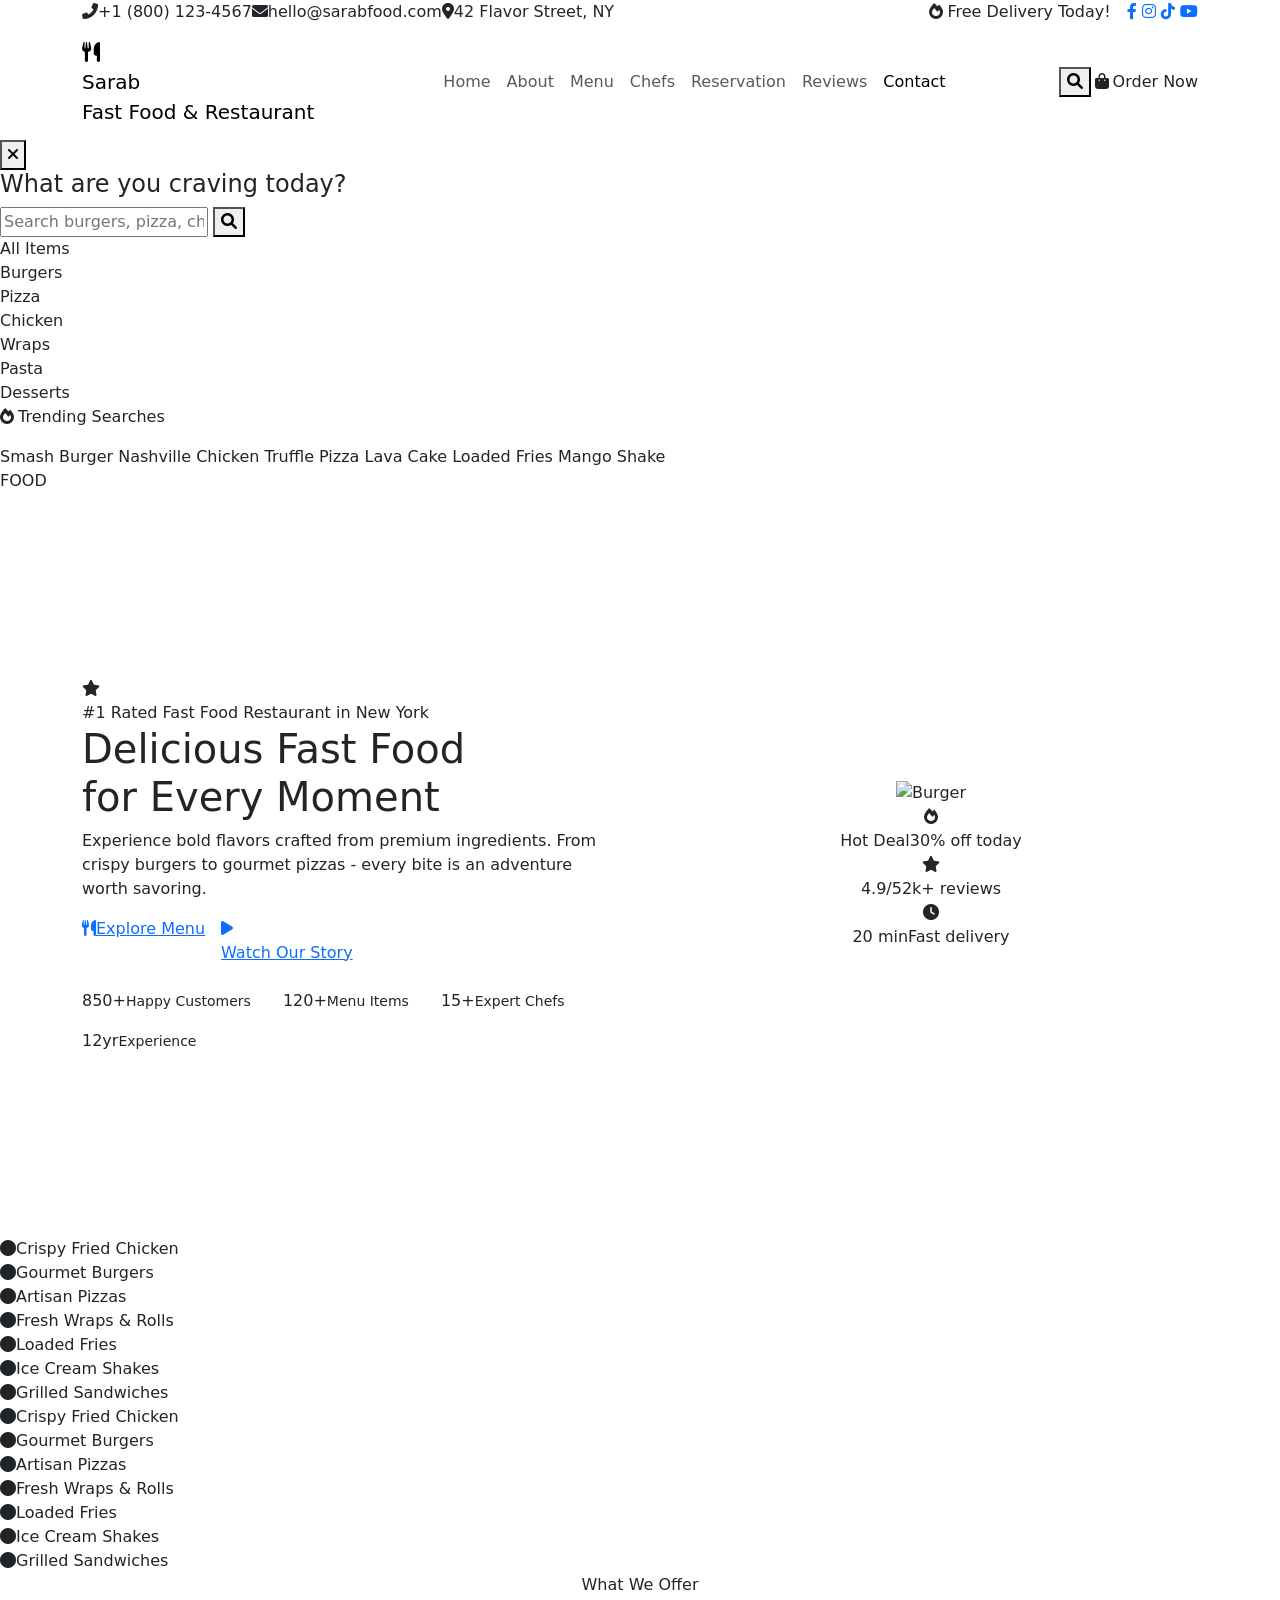
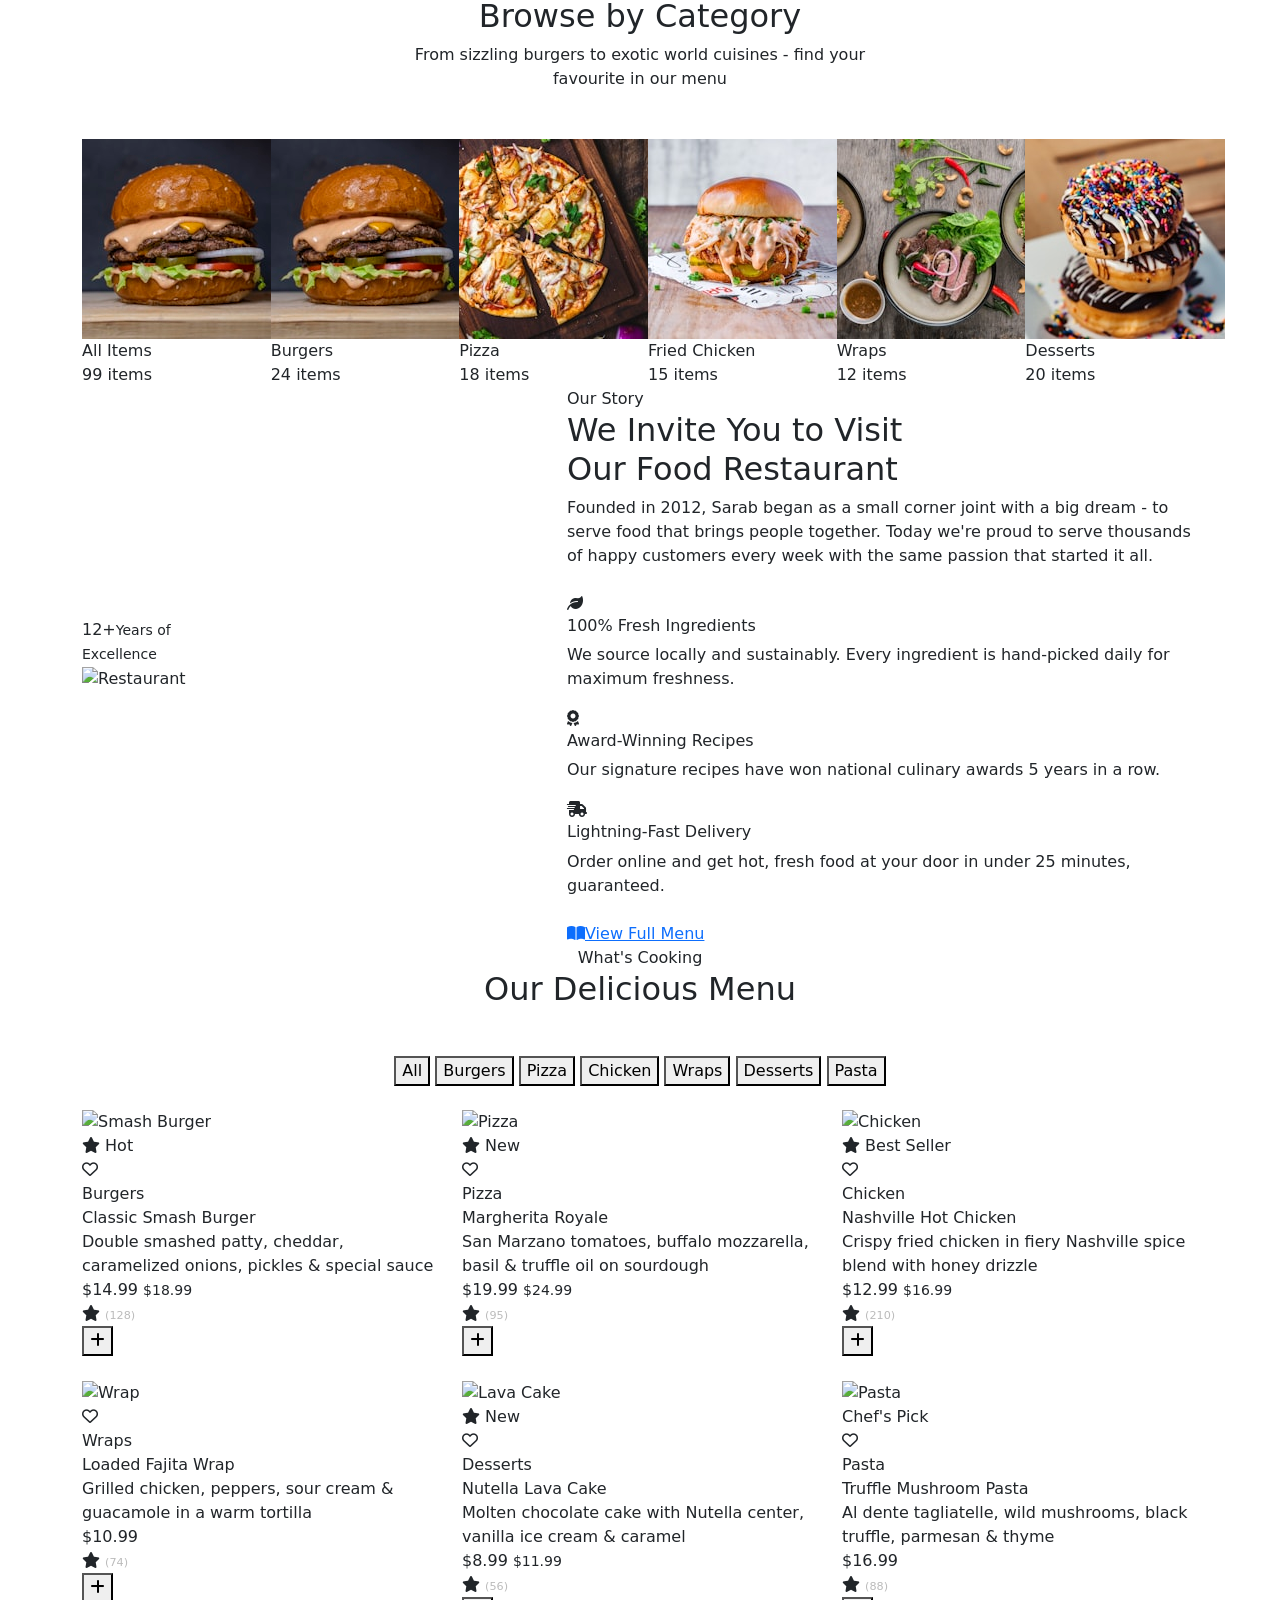
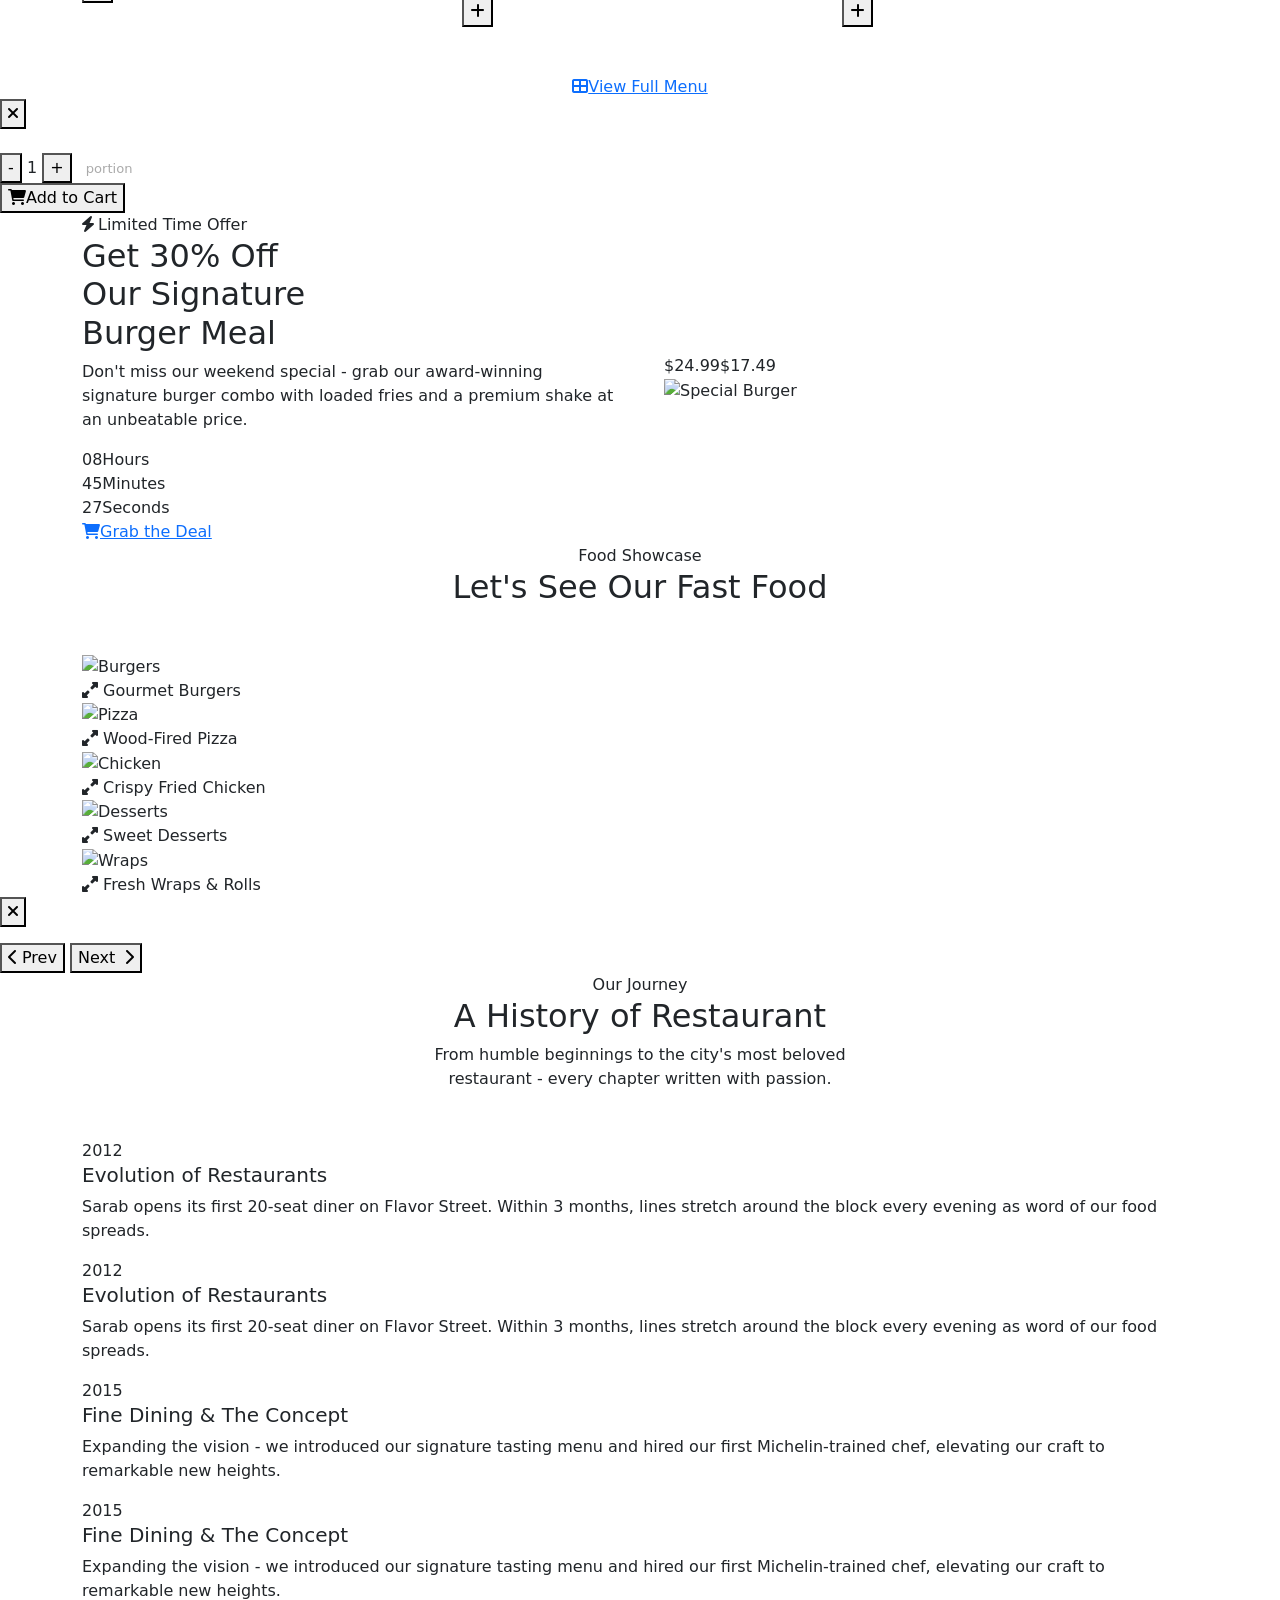
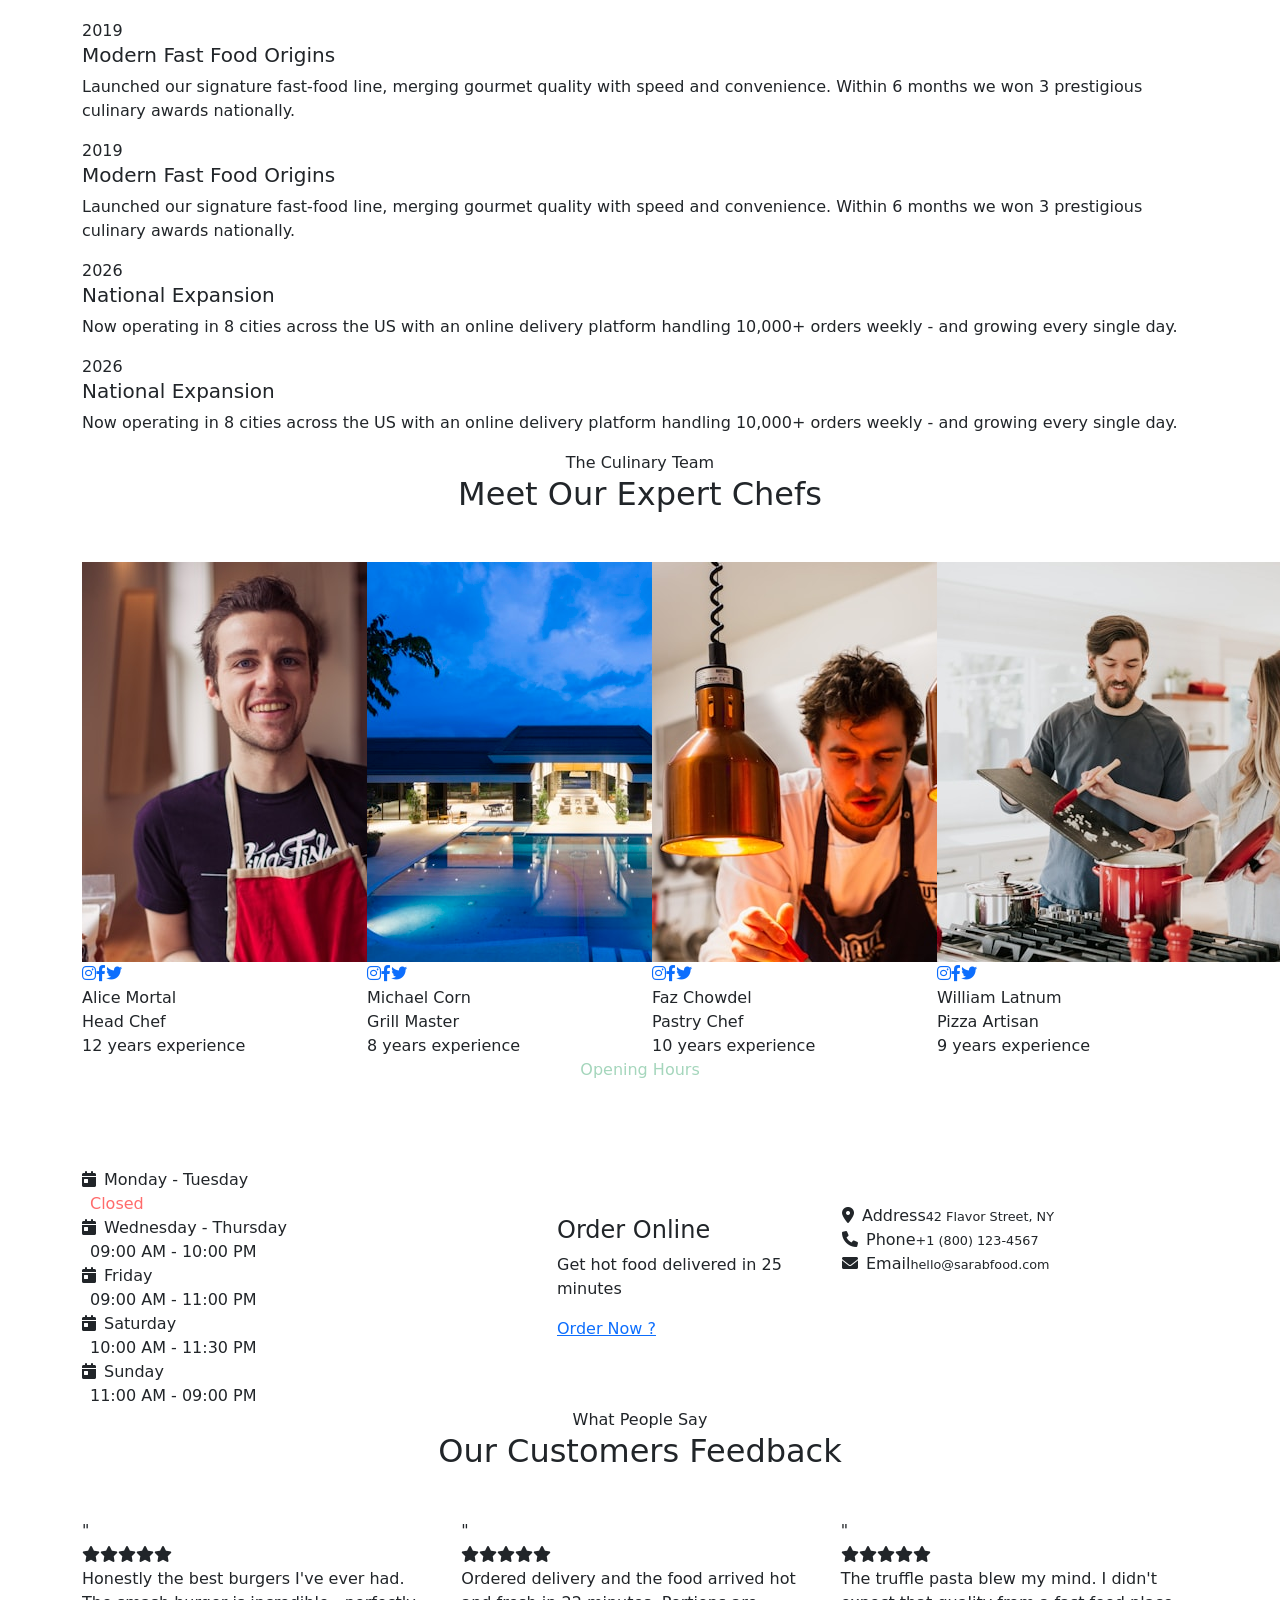
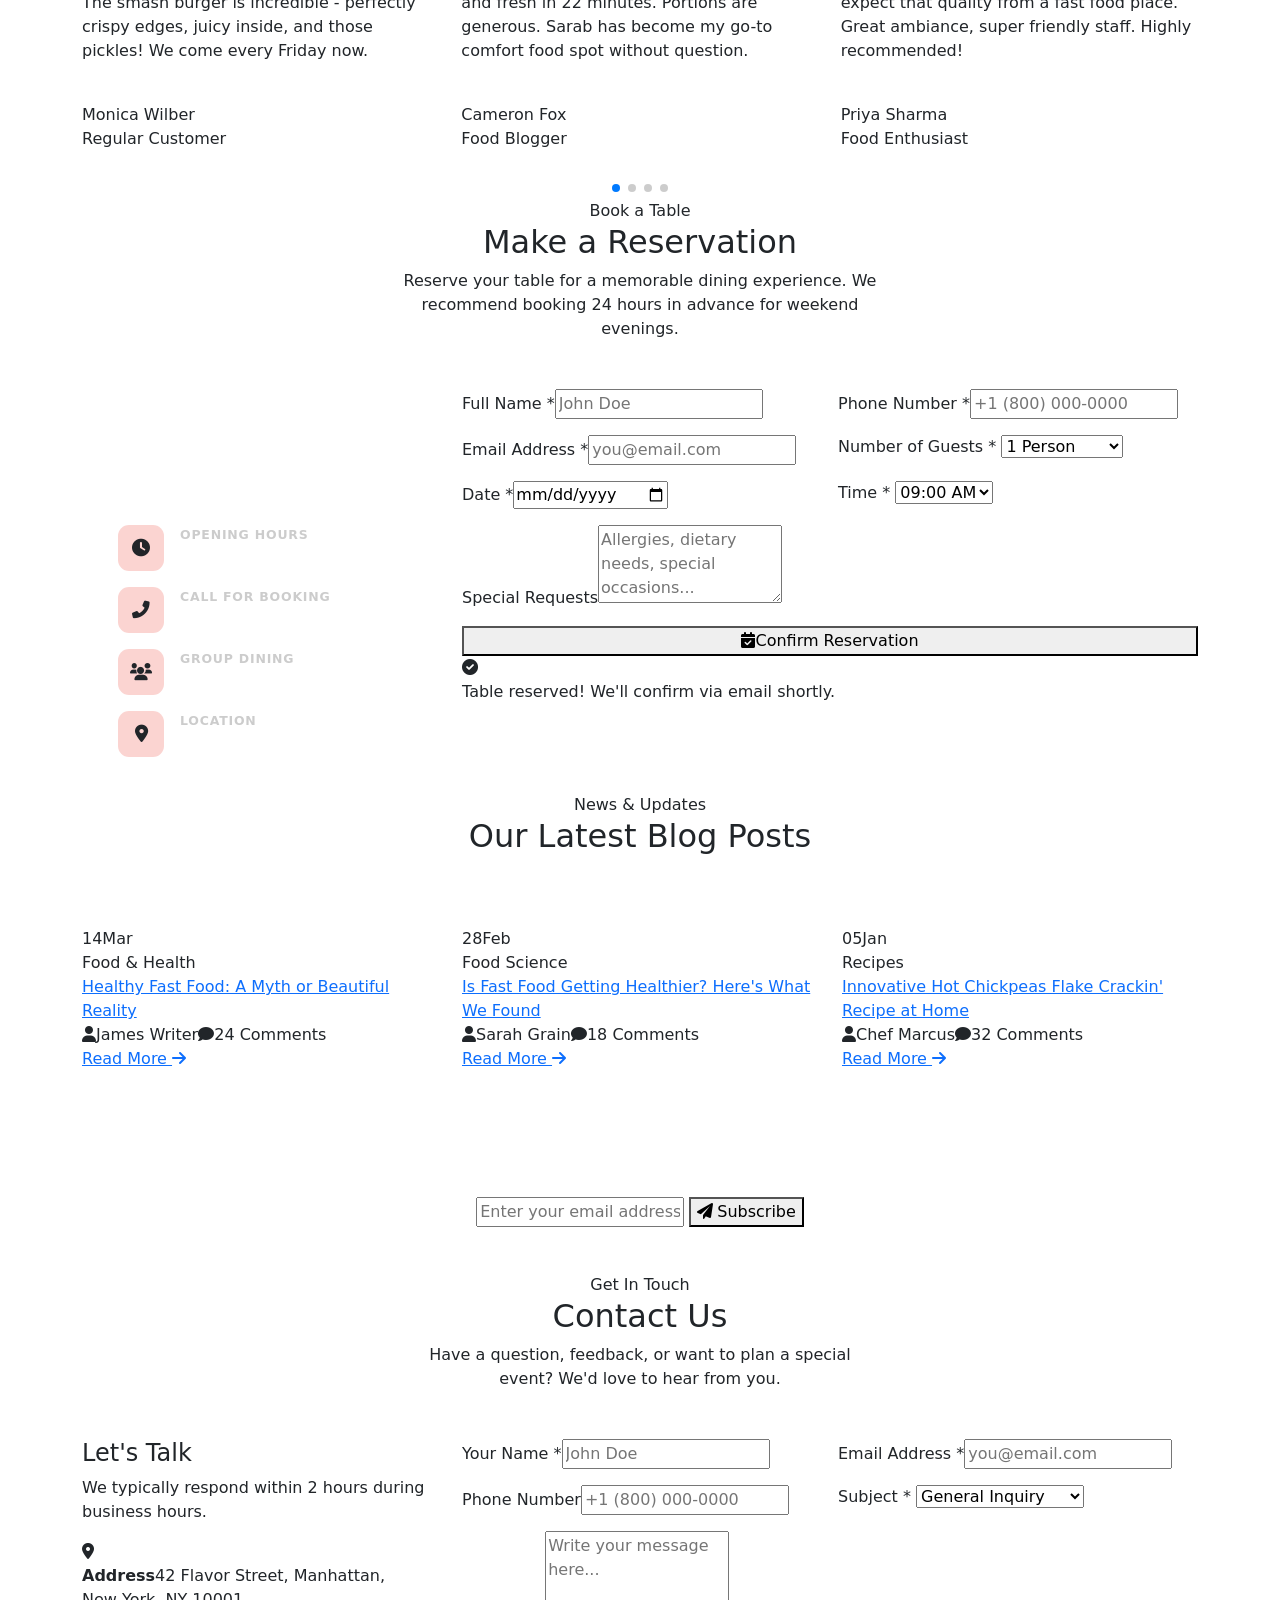
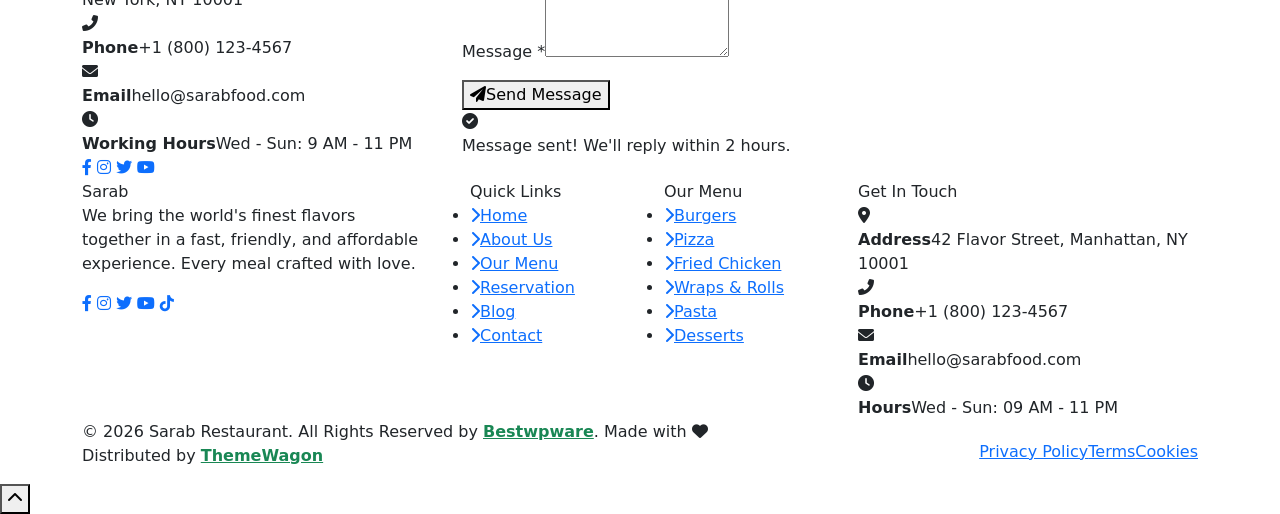
==== sarab/index.html @ 5ac284dc "versão 0.1" ====
<!DOCTYPE html>
<html lang="en">
   <head>
      <meta charset="UTF-8">
      <meta http-equiv="X-UA-Compatible" content="IE=edge">
      <meta name="viewport" content="width=device-width, initial-scale=1">
      <meta name="author" content="Sarab">
      <meta name="description" content="Sarab - Fast Food & Restaurant HTML Template">
      <title>Sarab - Fast Food & Restaurant HTML Template</title>
      <link href="https://fonts.googleapis.com/css2?family=Playfair+Display:wght@400;700;900&family=Poppins:wght@300;400;500;600;700&family=Dancing+Script:wght@700&display=swap" rel="stylesheet"/>
      <!-- Bootstrap 5.3 -->
      <link href="css/bootstrap.min.css" rel="stylesheet"/>
      <!-- AOS Animate on Scroll -->
      <link href="css/aos.css" rel="stylesheet"/>
      <!-- Swiper -->
      <link href="css/swiper-bundle.min.css" rel="stylesheet"/>
      <!-- all min css -->
      <link rel="stylesheet" href="css/all.min.css"/>
      <!-- magnific CSS -->
      <link rel="stylesheet" href="css/magnific-popup.css"/>
      <!-- Style CSS -->
      <link rel="stylesheet" href="css/style.css" />
   </head>
   <body>
      <!-- ============================================================
         TOP BAR
         ============================================================ -->
      <div id="topbar">
         <div class="container">
            <div class="d-flex justify-content-between align-items-center flex-wrap gap-2">
               <div class="top-contact d-flex flex-wrap">
                  <span><i class="fas fa-phone-alt"></i>+1 (800) 123-4567</span>
                  <span><i class="fas fa-envelope"></i>hello@sarabfood.com</span>
                  <span><i class="fas fa-map-marker-alt"></i>42 Flavor Street, NY</span>
               </div>
               <div class="d-flex align-items-center gap-3">
                  <span class="ttag"><i class="fas fa-fire me-1"></i>Free Delivery Today!</span>
                  <div class="tsoc">
                     <a href="#"><i class="fab fa-facebook-f"></i></a>
                     <a href="#"><i class="fab fa-instagram"></i></a>
                     <a href="#"><i class="fab fa-tiktok"></i></a>
                     <a href="#"><i class="fab fa-youtube"></i></a>
                  </div>
               </div>
            </div>
         </div>
      </div>
      <!-- ============================================================
         NAVBAR
         ============================================================ -->
      <nav class="navbar navbar-expand-lg" id="nav">
         <div class="container">
            <a class="navbar-brand" href="#">
               <div class="blogo">
                  <div class="bico"><i class="fas fa-utensils"></i></div>
                  <div>
                     <div class="bname">Sar<span>ab</span></div>
                     <div class="bsub">Fast Food & Restaurant</div>
                  </div>
               </div>
            </a>
            <button class="navbar-toggler border-0" type="button" data-bs-toggle="collapse" data-bs-target="#navmenu">
            <i class="fas fa-bars" style="color:var(--primary);font-size:1.35rem;"></i>
            </button>
            <div class="collapse navbar-collapse" id="navmenu">
               <ul class="navbar-nav mx-auto">
                  <li class="nav-item"><a class="nav-link active" href="#hero">Home</a></li>
                  <li class="nav-item"><a class="nav-link" href="#about">About</a></li>
                  <li class="nav-item"><a class="nav-link" href="#menu">Menu</a></li>
                  <li class="nav-item"><a class="nav-link" href="#chefs">Chefs</a></li>
                  <li class="nav-item"><a class="nav-link" href="#reservation">Reservation</a></li>
                  <li class="nav-item"><a class="nav-link" href="#testimonials">Reviews</a></li>
                  <li class="nav-item"><a class="nav-link" href="#contact-section">Contact</a></li>
               </ul>
               <div class="d-flex align-items-center gap-1">
                  <!-- FIX 1: Search button -->
                  <button id="navSearchBtn" title="Search"><i class="fas fa-search"></i></button>
                  <a href="#menu" class="nav-link nav-cta"><i class="fas fa-shopping-bag me-1"></i>Order Now</a>
               </div>
            </div>
         </div>
      </nav>
      <!-- ============================================================
         FIX 1 � SEARCH OVERLAY POPUP
         ============================================================ -->
      <div id="searchOv">
         <button class="sovclose" id="searchClose"><i class="fas fa-times"></i></button>
         <div class="sovbox">
            <h4>What are you craving today?</h4>
            <div class="sovinput">
               <input type="text" id="searchInput" placeholder="Search burgers, pizza, chicken..." autocomplete="off"/>
               <button><i class="fas fa-search"></i></button>
            </div>
            <!-- Categories inside search box -->
            <div class="sovcats">
               <div class="sovcat active" data-cat="all">
                  <img src="img/menu/1.jpg" alt=""/>All Items
               </div>
               <div class="sovcat" data-cat="burgers">
                  <img src="img/menu/1.jpg" alt=""/>Burgers
               </div>
               <div class="sovcat" data-cat="pizza">
                  <img src="img/menu/2.jpg" alt=""/>Pizza
               </div>
               <div class="sovcat" data-cat="chicken">
                  <img src="img/menu/3.jpg" alt=""/>Chicken
               </div>
               <div class="sovcat" data-cat="wraps">
                  <img src="img/menu/4.jpg" alt=""/>Wraps
               </div>
               <div class="sovcat" data-cat="pasta">
                  <img src="img/menu/5.jpg" alt=""/>Pasta
               </div>
               <div class="sovcat" data-cat="desserts">
                  <img src="img/menu/6.jpg" alt=""/>Desserts
               </div>
            </div>
            <div class="sovtrend">
               <p><i class="fas fa-fire me-1" style="color:var(--secondary);"></i>Trending Searches</p>
               <span class="ttag">Smash Burger</span>
               <span class="ttag">Nashville Chicken</span>
               <span class="ttag">Truffle Pizza</span>
               <span class="ttag">Lava Cake</span>
               <span class="ttag">Loaded Fries</span>
               <span class="ttag">Mango Shake</span>
            </div>
         </div>
      </div>
      <!-- ============================================================
         HERO
         ============================================================ -->
      <section id="hero">
         <div class="hs hs1"></div>
         <div class="hs hs2"></div>
         <div class="hbgtxt">FOOD</div>
         <div class="container">
            <div class="row align-items-center g-5" style="min-height:88vh;">
               <div class="col-lg-6">
                  <div class="hbadge">
                     <div class="hbi"><i class="fas fa-star"></i></div>
                     <span>#1 Rated Fast Food Restaurant in New York</span>
                  </div>
                  <h1 class="htitle">Delicious <span class="hl">Fast Food</span><br/>for Every Moment</h1>
                  <p class="hdesc">Experience bold flavors crafted from premium ingredients. From crispy burgers to gourmet pizzas - every bite is an adventure worth savoring.</p>
                  <div class="d-flex flex-wrap gap-3 mb-2">
                     <a href="#menu" class="btn-red"><i class="fas fa-utensils"></i>Explore Menu</a>
                     <!-- FIX 2: Magnific popup video trigger -->
					 <a href="https://www.youtube.com/watch?v=RXv_uIN6e-Y" class="magnific_popup btn-play popup-youtube">
						<div class="pico"><i class="fas fa-play"></i></div>
						<span>Watch Our Story</span>
					 </a>
                  </div>
                  <div class="hstats d-flex gap-3 flex-wrap mt-4">
                     <div class="hstat"><span class="snum">850<em>+</em></span><small>Happy Customers</small></div>
                     <div class="sdiv"></div>
                     <div class="hstat"><span class="snum">120<em>+</em></span><small>Menu Items</small></div>
                     <div class="sdiv"></div>
                     <div class="hstat"><span class="snum">15<em>+</em></span><small>Expert Chefs</small></div>
                     <div class="sdiv"></div>
                     <div class="hstat"><span class="snum">12<em>yr</em></span><small>Experience</small></div>
                  </div>
               </div>
               <div class="col-lg-6">
                  <div style="position:relative;text-align:center;">
                     <div class="hcircle">
                        <img src="img/banner-img.jpg" alt="Burger"/>
                     </div>
                     <div class="fcard fc1">
                        <div class="fcoi r"><i class="fas fa-fire"></i></div>
                        <div><span class="fcnum">Hot Deal</span><span class="fcsm">30% off today</span></div>
                     </div>
                     <div class="fcard fc2">
                        <div class="fcoi y"><i class="fas fa-star"></i></div>
                        <div><span class="fcnum">4.9/5</span><span class="fcsm">2k+ reviews</span></div>
                     </div>
                     <div class="fcard fc3">
                        <div class="fcoi g"><i class="fas fa-clock"></i></div>
                        <div><span class="fcnum">20 min</span><span class="fcsm">Fast delivery</span></div>
                     </div>
                  </div>
               </div>
            </div>
         </div>
      </section>
      <!-- MARQUEE -->
      <div class="mqsec">
         <div class="mqtrack">
            <div class="mqitem"><i class="fas fa-circle"></i>Crispy Fried Chicken</div>
            <div class="mqitem"><i class="fas fa-circle"></i>Gourmet Burgers</div>
            <div class="mqitem"><i class="fas fa-circle"></i>Artisan Pizzas</div>
            <div class="mqitem"><i class="fas fa-circle"></i>Fresh Wraps &amp; Rolls</div>
            <div class="mqitem"><i class="fas fa-circle"></i>Loaded Fries</div>
            <div class="mqitem"><i class="fas fa-circle"></i>Ice Cream Shakes</div>
            <div class="mqitem"><i class="fas fa-circle"></i>Grilled Sandwiches</div>
            <div class="mqitem"><i class="fas fa-circle"></i>Crispy Fried Chicken</div>
            <div class="mqitem"><i class="fas fa-circle"></i>Gourmet Burgers</div>
            <div class="mqitem"><i class="fas fa-circle"></i>Artisan Pizzas</div>
            <div class="mqitem"><i class="fas fa-circle"></i>Fresh Wraps &amp; Rolls</div>
            <div class="mqitem"><i class="fas fa-circle"></i>Loaded Fries</div>
            <div class="mqitem"><i class="fas fa-circle"></i>Ice Cream Shakes</div>
            <div class="mqitem"><i class="fas fa-circle"></i>Grilled Sandwiches</div>
         </div>
      </div>
      <!-- CATEGORY -->
      <section id="category">
         <div class="container">
            <div class="text-center mb-5" data-aos="fade-up">
               <span class="slbl">What We Offer</span>
               <h2 class="stitle">Browse by <span>Category</span></h2>
               <div class="sline"></div>
               <p class="sdesc mx-auto" style="max-width:480px;">From sizzling burgers to exotic world cuisines - find your favourite in our menu</p>
            </div>
            <div class="row g-3 justify-content-center">
               <div class="col-6 col-sm-4 col-md-3 col-lg-2" data-aos="zoom-in" data-aos-delay="0">
                  <div class="catcard active" data-filter="all">
                     <img class="catimg" src="img/category/1.jpg" alt=""/>
                     <div class="catnm">All Items</div>
                     <div class="catct">99 items</div>
                  </div>
               </div>
               <div class="col-6 col-sm-4 col-md-3 col-lg-2" data-aos="zoom-in" data-aos-delay="70">
                  <div class="catcard" data-filter="burgers">
                     <img class="catimg" src="img/category/2.jpg" alt=""/>
                     <div class="catnm">Burgers</div>
                     <div class="catct">24 items</div>
                  </div>
               </div>
               <div class="col-6 col-sm-4 col-md-3 col-lg-2" data-aos="zoom-in" data-aos-delay="140">
                  <div class="catcard" data-filter="pizza">
                     <img class="catimg" src="img/category/3.jpg" alt=""/>
                     <div class="catnm">Pizza</div>
                     <div class="catct">18 items</div>
                  </div>
               </div>
               <div class="col-6 col-sm-4 col-md-3 col-lg-2" data-aos="zoom-in" data-aos-delay="210">
                  <div class="catcard" data-filter="chicken">
                     <img class="catimg" src="img/category/4.jpg" alt=""/>
                     <div class="catnm">Fried Chicken</div>
                     <div class="catct">15 items</div>
                  </div>
               </div>
               <div class="col-6 col-sm-4 col-md-3 col-lg-2" data-aos="zoom-in" data-aos-delay="280">
                  <div class="catcard" data-filter="wraps">
                     <img class="catimg" src="img/category/5.jpg" alt=""/>
                     <div class="catnm">Wraps</div>
                     <div class="catct">12 items</div>
                  </div>
               </div>
               <div class="col-6 col-sm-4 col-md-3 col-lg-2" data-aos="zoom-in" data-aos-delay="350">
                  <div class="catcard" data-filter="desserts">
                     <img class="catimg" src="img/category/6.jpg" alt=""/>
                     <div class="catnm">Desserts</div>
                     <div class="catct">20 items</div>
                  </div>
               </div>
            </div>
         </div>
      </section>
      <!-- ABOUT -->
      <section id="about">
         <div class="container">
            <div class="row align-items-center g-5">
               <div class="col-lg-5" data-aos="fade-right">
                  <div class="astack">
                     <div class="aexp"><span class="anum">12+</span><small>Years of<br/>Excellence</small></div>
                     <div class="amain"><img src="img/about1.jpg" alt="Restaurant"/></div>
                     <div class="asm"><img src="img/about2.jpg" alt=""/></div>
                  </div>
               </div>
               <div class="col-lg-7" data-aos="fade-left">
                  <span class="slbl">Our Story</span>
                  <h2 class="stitle text-start">We Invite You to Visit<br/>Our <span>Food Restaurant</span></h2>
                  <div class="sline lft"></div>
                  <p class="sdesc mb-4">Founded in 2012, Sarab began as a small corner joint with a big dream - to serve food that brings people together. Today we're proud to serve thousands of happy customers every week with the same passion that started it all.</p>
                  <div class="mb-4">
                     <div class="fti">
                        <div class="ftico r"><i class="fas fa-leaf"></i></div>
                        <div>
                           <h6>100% Fresh Ingredients</h6>
                           <p>We source locally and sustainably. Every ingredient is hand-picked daily for maximum freshness.</p>
                        </div>
                     </div>
                     <div class="fti">
                        <div class="ftico y"><i class="fas fa-award"></i></div>
                        <div>
                           <h6>Award-Winning Recipes</h6>
                           <p>Our signature recipes have won national culinary awards 5 years in a row.</p>
                        </div>
                     </div>
                     <div class="fti">
                        <div class="ftico g"><i class="fas fa-shipping-fast"></i></div>
                        <div>
                           <h6>Lightning-Fast Delivery</h6>
                           <p>Order online and get hot, fresh food at your door in under 25 minutes, guaranteed.</p>
                        </div>
                     </div>
                  </div>
                  <a href="#menu" class="btn-red"><i class="fas fa-book-open"></i>View Full Menu</a>
               </div>
            </div>
         </div>
      </section>
      <!-- ============================================================
         MENU � FIX 3 (filter works) + FIX 4 (plus opens popup)
         ============================================================ -->
      <section id="menu">
         <div class="container">
            <div class="text-center mb-5" data-aos="fade-up">
               <span class="slbl">What's Cooking</span>
               <h2 class="stitle">Our Delicious <span>Menu</span></h2>
               <div class="sline"></div>
            </div>
            <!-- FIX 3 � filter buttons -->
            <div class="text-center mb-4" data-aos="fade-up">
               <button class="filtbtn active" data-f="all">All</button>
               <button class="filtbtn" data-f="burgers">Burgers</button>
               <button class="filtbtn" data-f="pizza">Pizza</button>
               <button class="filtbtn" data-f="chicken">Chicken</button>
               <button class="filtbtn" data-f="wraps">Wraps</button>
               <button class="filtbtn" data-f="desserts">Desserts</button>
               <button class="filtbtn" data-f="pasta">Pasta</button>
            </div>
            <div class="row g-4" id="mgrid">
               <!-- CARD 1: Burgers -->
               <div class="col-sm-6 col-lg-4 mwrap" data-c="burgers" data-aos="fade-up">
                  <div class="mcard"
                     data-img="img/menu/1.jpg"
                     data-title="Classic Smash Burger"
                     data-cat="Burgers"
                     data-price="$14.99" data-old="$18.99"
                     data-rating="4.9" data-reviews="128"
                     data-cal="620" data-time="12"
                     data-desc="Double smashed patty, cheddar cheese, caramelized onions, house pickles and our legendary special sauce. Made fresh to order on a toasted brioche bun."
                     data-tags="Spicy,Bestseller,Beef">
                     <div class="mimg">
                        <img src="img/menu/1.jpg" alt="Smash Burger"/>
                        <div class="mbdg hot"><i class="fas fa-star"></i> Hot</div>
                        <div class="mhrt"><i class="far fa-heart"></i></div>
                     </div>
                     <div class="mbody">
                        <div class="mcat">Burgers</div>
                        <div class="mtit">Classic Smash Burger</div>
                        <div class="mdesc">Double smashed patty, cheddar, caramelized onions, pickles &amp; special sauce</div>
                        <div class="mfoot">
                           <div>
                              <div class="mprice">$14.99 <small>$18.99</small></div>
                              <div class="mstars"><i class="fas fa-star"></i> <span style="color:#bbb;font-size:.7rem;">(128)</span></div>
                           </div>
                           <button class="madd" title="View Details"><i class="fas fa-plus"></i></button>
                        </div>
                     </div>
                  </div>
               </div>
               <!-- CARD 2: Pizza -->
               <div class="col-sm-6 col-lg-4 mwrap" data-c="pizza" data-aos="fade-up" data-aos-delay="80">
                  <div class="mcard"
                     data-img="img/menu/2.jpg"
                     data-title="Margherita Royale"
                     data-cat="Pizza"
                     data-price="$19.99" data-old="$24.99"
                     data-rating="4.8" data-reviews="95"
                     data-cal="480" data-time="18"
                     data-desc="San Marzano tomatoes, fresh buffalo mozzarella, fragrant basil leaves, drizzled with Italian truffle oil on a hand-stretched sourdough base."
                     data-tags="Vegetarian,New,Italian">
                     <div class="mimg">
                        <img src="img/menu/2.jpg" alt="Pizza"/>
                        <div class="mbdg new"><i class="fas fa-star"></i> New</div>
                        <div class="mhrt"><i class="far fa-heart"></i></div>
                     </div>
                     <div class="mbody">
                        <div class="mcat">Pizza</div>
                        <div class="mtit">Margherita Royale</div>
                        <div class="mdesc">San Marzano tomatoes, buffalo mozzarella, basil &amp; truffle oil on sourdough</div>
                        <div class="mfoot">
                           <div>
                              <div class="mprice">$19.99 <small>$24.99</small></div>
                              <div class="mstars"><i class="fas fa-star"></i> <span style="color:#bbb;font-size:.7rem;">(95)</span></div>
                           </div>
                           <button class="madd" title="View Details"><i class="fas fa-plus"></i></button>
                        </div>
                     </div>
                  </div>
               </div>
               <!-- CARD 3: Chicken -->
               <div class="col-sm-6 col-lg-4 mwrap" data-c="chicken" data-aos="fade-up" data-aos-delay="160">
                  <div class="mcard"
                     data-img="img/menu/3.jpg"
                     data-title="Nashville Hot Chicken"
                     data-cat="Chicken"
                     data-price="$12.99" data-old="$16.99"
                     data-rating="5.0" data-reviews="210"
                     data-cal="710" data-time="15"
                     data-desc="Extra-crispy fried chicken tossed in our signature fiery Nashville spice blend, served with honey drizzle and house pickles on a toasted brioche bun."
                     data-tags="Spicy,Bestseller,Crispy">
                     <div class="mimg">
                        <img src="img/menu/3.jpg" alt="Chicken"/>
                        <div class="mbdg"><i class="fas fa-star"></i> Best Seller</div>
                        <div class="mhrt"><i class="far fa-heart"></i></div>
                     </div>
                     <div class="mbody">
                        <div class="mcat">Chicken</div>
                        <div class="mtit">Nashville Hot Chicken</div>
                        <div class="mdesc">Crispy fried chicken in fiery Nashville spice blend with honey drizzle</div>
                        <div class="mfoot">
                           <div>
                              <div class="mprice">$12.99 <small>$16.99</small></div>
                              <div class="mstars"><i class="fas fa-star"></i> <span style="color:#bbb;font-size:.7rem;">(210)</span></div>
                           </div>
                           <button class="madd" title="View Details"><i class="fas fa-plus"></i></button>
                        </div>
                     </div>
                  </div>
               </div>
               <!-- CARD 4: Wraps -->
               <div class="col-sm-6 col-lg-4 mwrap" data-c="wraps" data-aos="fade-up">
                  <div class="mcard"
                     data-img="img/menu/4.jpg"
                     data-title="Loaded Fajita Wrap"
                     data-cat="Wraps"
                     data-price="$10.99" data-old=""
                     data-rating="4.5" data-reviews="74"
                     data-cal="520" data-time="10"
                     data-desc="Grilled chicken strips, saut�ed bell peppers and onions, sour cream, fresh guacamole and salsa wrapped in a warm flour tortilla with melted cheddar."
                     data-tags="Grilled,Fresh,Mexican">
                     <div class="mimg">
                        <img src="img/menu/4.jpg" alt="Wrap"/>
                        <div class="mhrt"><i class="far fa-heart"></i></div>
                     </div>
                     <div class="mbody">
                        <div class="mcat">Wraps</div>
                        <div class="mtit">Loaded Fajita Wrap</div>
                        <div class="mdesc">Grilled chicken, peppers, sour cream &amp; guacamole in a warm tortilla</div>
                        <div class="mfoot">
                           <div>
                              <div class="mprice">$10.99</div>
                              <div class="mstars"><i class="fas fa-star"></i> <span style="color:#bbb;font-size:.7rem;">(74)</span></div>
                           </div>
                           <button class="madd" title="View Details"><i class="fas fa-plus"></i></button>
                        </div>
                     </div>
                  </div>
               </div>
               <!-- CARD 5: Desserts -->
               <div class="col-sm-6 col-lg-4 mwrap" data-c="desserts" data-aos="fade-up" data-aos-delay="80">
                  <div class="mcard"
                     data-img="img/menu/5.jpg"
                     data-title="Nutella Lava Cake"
                     data-cat="Desserts"
                     data-price="$8.99" data-old="$11.99"
                     data-rating="4.9" data-reviews="56"
                     data-cal="390" data-time="8"
                     data-desc="Warm molten chocolate cake with a gooey Nutella center, served alongside Madagascar vanilla bean ice cream with salted caramel drizzle and fresh berries."
                     data-tags="Sweet,New,Chocolate">
                     <div class="mimg">
                        <img src="img/menu/5.jpg" alt="Lava Cake"/>
                        <div class="mbdg new"><i class="fas fa-star"></i> New</div>
                        <div class="mhrt"><i class="far fa-heart"></i></div>
                     </div>
                     <div class="mbody">
                        <div class="mcat">Desserts</div>
                        <div class="mtit">Nutella Lava Cake</div>
                        <div class="mdesc">Molten chocolate cake with Nutella center, vanilla ice cream &amp; caramel</div>
                        <div class="mfoot">
                           <div>
                              <div class="mprice">$8.99 <small>$11.99</small></div>
                              <div class="mstars"><i class="fas fa-star"></i> <span style="color:#bbb;font-size:.7rem;">(56)</span></div>
                           </div>
                           <button class="madd" title="View Details"><i class="fas fa-plus"></i></button>
                        </div>
                     </div>
                  </div>
               </div>
               <!-- CARD 6: Pasta -->
               <div class="col-sm-6 col-lg-4 mwrap" data-c="pasta" data-aos="fade-up" data-aos-delay="160">
                  <div class="mcard"
                     data-img="img/menu/6.jpg"
                     data-title="Truffle Mushroom Pasta"
                     data-cat="Pasta"
                     data-price="$16.99" data-old=""
                     data-rating="4.9" data-reviews="88"
                     data-cal="560" data-time="20"
                     data-desc="Al dente tagliatelle tossed with mixed wild mushrooms, freshly shaved black truffle, aged parmesan, fresh thyme and a touch of cream in garlic butter."
                     data-tags="Vegetarian,Chef's Pick,Italian">
                     <div class="mimg">
                        <img src="img/menu/6.jpg" alt="Pasta"/>
                        <div class="mbdg hot">Chef's Pick</div>
                        <div class="mhrt"><i class="far fa-heart"></i></div>
                     </div>
                     <div class="mbody">
                        <div class="mcat">Pasta</div>
                        <div class="mtit">Truffle Mushroom Pasta</div>
                        <div class="mdesc">Al dente tagliatelle, wild mushrooms, black truffle, parmesan &amp; thyme</div>
                        <div class="mfoot">
                           <div>
                              <div class="mprice">$16.99</div>
                              <div class="mstars"><i class="fas fa-star"></i> <span style="color:#bbb;font-size:.7rem;">(88)</span></div>
                           </div>
                           <button class="madd" title="View Details"><i class="fas fa-plus"></i></button>
                        </div>
                     </div>
                  </div>
               </div>
            </div>
            <!-- end #mgrid -->
            <div class="text-center mt-5"><a href="#" class="btn-red"><i class="fas fa-th-large"></i>View Full Menu</a></div>
         </div>
      </section>
	  
	  
      <!-- ============================================================
         FIX 4 � MENU DETAIL POPUP MODAL
         ============================================================ -->
      <div id="menuPop">
         <div class="mpbox">
            <button class="mpclose" id="mpClose"><i class="fas fa-times"></i></button>
            <div class="mpimg"><img id="mpImg" src="" alt=""/></div>
            <div class="mpbody">
               <div id="mpCat"></div>
               <div id="mpTitle"></div>
               <div id="mpStars"></div>
               <div id="mpDesc"></div>
               <div id="mpPrice"></div>
               <div class="mpmeta" id="mpMeta"></div>
               <div class="mpqty">
                  <button class="mpqbtn" id="mpMinus">-</button>
                  <span class="mpqnum" id="mpQnum">1</span>
                  <button class="mpqbtn" id="mpPlus">+</button>
                  <span style="font-size:.82rem;color:#aaa;margin-left:9px;">portion</span>
               </div>
               <div class="mptags" id="mpTags"></div>
               <button class="mpaddcart" id="mpAddCart"><i class="fas fa-shopping-cart"></i>Add to Cart</button>
            </div>
         </div>
      </div>
      <!-- SPECIAL OFFER -->
      <section id="special">
         <div class="spbg"></div>
         <div class="container" style="position:relative;z-index:2;">
            <div class="row align-items-center g-5">
               <div class="col-lg-6" data-aos="fade-right">
                  <div class="sptag"><i class="fas fa-bolt me-1"></i>Limited Time Offer</div>
                  <h2 class="sptitle">Get 30% Off<br/>Our Signature<br/><span>Burger</span> Meal</h2>
                  <p class="spdesc">Don't miss our weekend special - grab our award-winning signature burger combo with loaded fries and a premium shake at an unbeatable price.</p>
                  <div class="cdwrap">
                     <div class="cditem"><span class="cdnum" id="cdH">08</span><span class="cdlbl">Hours</span></div>
                     <div class="cditem"><span class="cdnum" id="cdM">45</span><span class="cdlbl">Minutes</span></div>
                     <div class="cditem"><span class="cdnum" id="cdS">30</span><span class="cdlbl">Seconds</span></div>
                  </div>
                  <a href="#menu" class="btn-red"><i class="fas fa-shopping-cart"></i>Grab the Deal</a>
               </div>
               <div class="col-lg-6" data-aos="fade-left">
                  <div class="spimgw">
                     <div class="spglow"></div>
                     <div class="sppbdg"><span class="old">$24.99</span><span class="np">$17.49</span></div>
                     <img src="img/off-img.jpg" alt="Special Burger"/>
                  </div>
               </div>
            </div>
         </div>
      </section>
	  
	  
      <!-- ============================================================
         GALLERY � FIX 7 (click opens detail popup)
         ============================================================ -->
      <section id="gallery">
         <div class="container">
            <div class="text-center mb-5" data-aos="fade-up">
               <span class="slbl">Food Showcase</span>
               <h2 class="stitle">Let's See Our <span>Fast Food</span></h2>
               <div class="sline"></div>
            </div>
            <div class="ggrid" data-aos="fade-up">
               <div class="gitem"
                  data-gi="0"
                  data-gimg="img/portfolio/work1.jpg"
                  data-gtitle="Gourmet Burgers"
                  data-gdesc="Our award-winning smash burgers, hand-crafted with 100% premium beef, aged cheddar and house-made sauces.">
                  <img src="img/portfolio/work1.jpg" alt="Burgers"/>
                  <div class="gover"><span><i class="fas fa-expand-alt"></i> Gourmet Burgers</span></div>
               </div>
               <div class="gitem"
                  data-gi="1"
                  data-gimg="img/portfolio/work2.jpg"
                  data-gtitle="Wood-Fired Pizza"
                  data-gdesc="Authentic Neapolitan-style pizzas fired at 900deg F in our wood-burning stone oven for the perfect char.">
                  <img src="img/portfolio/work2.jpg" alt="Pizza"/>
                  <div class="gover"><span><i class="fas fa-expand-alt"></i> Wood-Fired Pizza</span></div>
               </div>
               <div class="gitem"
                  data-gi="2"
                  data-gimg="img/portfolio/work3.jpg"
                  data-gtitle="Crispy Fried Chicken"
                  data-gdesc="Double-brined, hand-battered chicken fried to golden perfection using our 15-spice secret blend.">
                  <img src="img/portfolio/work3.jpg" alt="Chicken"/>
                  <div class="gover"><span><i class="fas fa-expand-alt"></i> Crispy Fried Chicken</span></div>
               </div>
               <div class="gitem"
                  data-gi="3"
                  data-gimg="img/portfolio/work4.jpg"
                  data-gtitle="Sweet Desserts"
                  data-gdesc="Handcrafted desserts - from molten lava cakes to artisan ice cream sundaes and seasonal pastries.">
                  <img src="img/portfolio/work4.jpg" alt="Desserts"/>
                  <div class="gover"><span><i class="fas fa-expand-alt"></i> Sweet Desserts</span></div>
               </div>
               <div class="gitem"
                  data-gi="4"
                  data-gimg="img/portfolio/work5.jpg"
                  data-gtitle="Fresh Wraps &amp; Rolls"
                  data-gdesc="Loaded fresh wraps packed with grilled proteins, crunchy vegetables and our house-made sauces.">
                  <img src="img/portfolio/work5.jpg" alt="Wraps"/>
                  <div class="gover"><span><i class="fas fa-expand-alt"></i> Fresh Wraps &amp; Rolls</span></div>
               </div>
            </div>
         </div>
      </section>
      <!-- FIX 7 � GALLERY POPUP -->
      <div id="galPop">
         <div class="gpbox">
            <button class="gpclose" id="gpClose"><i class="fas fa-times"></i></button>
            <img id="gpImg" src="" alt=""/>
            <div class="gpcap">
               <h5 id="gpTitle"></h5>
               <p id="gpDesc"></p>
            </div>
            <div class="gpnav">
               <button id="gpPrev"><i class="fas fa-chevron-left me-1"></i>Prev</button>
               <button id="gpNext">Next <i class="fas fa-chevron-right ms-1"></i></button>
            </div>
         </div>
      </div>
	  
	  
      <!-- ============================================================
         HISTORY � FIX 8 (alternating left/right text)
         ============================================================ -->
      <section id="history">
         <div class="container">
            <div class="text-center mb-5" data-aos="fade-up">
               <span class="slbl">Our Journey</span>
               <h2 class="stitle">A History of <span>Restaurant</span></h2>
               <div class="sline"></div>
               <p class="sdesc mx-auto" style="max-width:480px;">From humble beginnings to the city's most beloved restaurant - every chapter written with passion.</p>
            </div>
            <div class="timeline" data-aos="fade-up">
               <!-- ODD ? text on LEFT -->
               <div class="tli">
                  <div class="tl-left">
                     <div class="tlyear">2012</div>
                     <h5>Evolution of Restaurants</h5>
                     <p>Sarab opens its first 20-seat diner on Flavor Street. Within 3 months, lines stretch around the block every evening as word of our food spreads.</p>
                  </div>
                  <div class="tl-center">
                     <div class="tldot"></div>
                  </div>
                  <div class="tl-right">
                     <div class="tlyear">2012</div>
                     <h5>Evolution of Restaurants</h5>
                     <p>Sarab opens its first 20-seat diner on Flavor Street. Within 3 months, lines stretch around the block every evening as word of our food spreads.</p>
                  </div>
               </div>
               <!-- EVEN ? text on RIGHT -->
               <div class="tli">
                  <div class="tl-left">
                     <div class="tlyear">2015</div>
                     <h5>Fine Dining &amp; The Concept</h5>
                     <p>Expanding the vision - we introduced our signature tasting menu and hired our first Michelin-trained chef, elevating our craft to remarkable new heights.</p>
                  </div>
                  <div class="tl-center">
                     <div class="tldot"></div>
                  </div>
                  <div class="tl-right">
                     <div class="tlyear">2015</div>
                     <h5>Fine Dining &amp; The Concept</h5>
                     <p>Expanding the vision - we introduced our signature tasting menu and hired our first Michelin-trained chef, elevating our craft to remarkable new heights.</p>
                  </div>
               </div>
               <!-- ODD ? text on LEFT -->
               <div class="tli">
                  <div class="tl-left">
                     <div class="tlyear">2019</div>
                     <h5>Modern Fast Food Origins</h5>
                     <p>Launched our signature fast-food line, merging gourmet quality with speed and convenience. Within 6 months we won 3 prestigious culinary awards nationally.</p>
                  </div>
                  <div class="tl-center">
                     <div class="tldot"></div>
                  </div>
                  <div class="tl-right">
                     <div class="tlyear">2019</div>
                     <h5>Modern Fast Food Origins</h5>
                     <p>Launched our signature fast-food line, merging gourmet quality with speed and convenience. Within 6 months we won 3 prestigious culinary awards nationally.</p>
                  </div>
               </div>
               <!-- EVEN ? text on RIGHT -->
               <div class="tli">
                  <div class="tl-left">
                     <div class="tlyear">2026</div>
                     <h5>National Expansion</h5>
                     <p>Now operating in 8 cities across the US with an online delivery platform handling 10,000+ orders weekly - and growing every single day.</p>
                  </div>
                  <div class="tl-center">
                     <div class="tldot"></div>
                  </div>
                  <div class="tl-right">
                     <div class="tlyear">2026</div>
                     <h5>National Expansion</h5>
                     <p>Now operating in 8 cities across the US with an online delivery platform handling 10,000+ orders weekly - and growing every single day.</p>
                  </div>
               </div>
            </div>
         </div>
      </section>
	  
	  
      <!-- CHEFS -->
      <section id="chefs">
         <div class="container">
            <div class="text-center mb-5" data-aos="fade-up">
               <span class="slbl">The Culinary Team</span>
               <h2 class="stitle">Meet Our Expert <span>Chefs</span></h2>
               <div class="sline"></div>
            </div>
            <div class="row g-4">
               <div class="col-sm-6 col-lg-3" data-aos="fade-up" data-aos-delay="0">
                  <div class="chcard">
                     <div class="chimg">
                        <img src="img/chefs/1.jpg" alt=""/>
                        <div class="chsoc"><a href="#"><i class="fab fa-instagram"></i></a><a href="#"><i class="fab fa-facebook-f"></i></a><a href="#"><i class="fab fa-twitter"></i></a></div>
                     </div>
                     <div class="chbody">
                        <div class="chnm">Alice Mortal</div>
                        <div class="chrole">Head Chef</div>
                        <div class="chexp">12 years experience</div>
                     </div>
                  </div>
               </div>
               <div class="col-sm-6 col-lg-3" data-aos="fade-up" data-aos-delay="80">
                  <div class="chcard">
                     <div class="chimg">
                        <img src="img/chefs/2.jpg" alt=""/>
                        <div class="chsoc"><a href="#"><i class="fab fa-instagram"></i></a><a href="#"><i class="fab fa-facebook-f"></i></a><a href="#"><i class="fab fa-twitter"></i></a></div>
                     </div>
                     <div class="chbody">
                        <div class="chnm">Michael Corn</div>
                        <div class="chrole">Grill Master</div>
                        <div class="chexp">8 years experience</div>
                     </div>
                  </div>
               </div>
               <div class="col-sm-6 col-lg-3" data-aos="fade-up" data-aos-delay="160">
                  <div class="chcard">
                     <div class="chimg">
                        <img src="img/chefs/3.jpg" alt=""/>
                        <div class="chsoc"><a href="#"><i class="fab fa-instagram"></i></a><a href="#"><i class="fab fa-facebook-f"></i></a><a href="#"><i class="fab fa-twitter"></i></a></div>
                     </div>
                     <div class="chbody">
                        <div class="chnm">Faz Chowdel</div>
                        <div class="chrole">Pastry Chef</div>
                        <div class="chexp">10 years experience</div>
                     </div>
                  </div>
               </div>
               <div class="col-sm-6 col-lg-3" data-aos="fade-up" data-aos-delay="240">
                  <div class="chcard">
                     <div class="chimg">
                        <img src="img/chefs/4.jpg" alt=""/>
                        <div class="chsoc"><a href="#"><i class="fab fa-instagram"></i></a><a href="#"><i class="fab fa-facebook-f"></i></a><a href="#"><i class="fab fa-twitter"></i></a></div>
                     </div>
                     <div class="chbody">
                        <div class="chnm">William Latnum</div>
                        <div class="chrole">Pizza Artisan</div>
                        <div class="chexp">9 years experience</div>
                     </div>
                  </div>
               </div>
            </div>
         </div>
      </section>
	  
	  
      <!-- HOURS -->
      <section id="hours">
         <div class="hrsbg"></div>
         <div class="container" style="position:relative;z-index:2;">
            <div class="text-center mb-5" data-aos="fade-up">
               <span class="slbl" style="color:#a5d6bc;">Opening Hours</span>
               <h2 class="stitle" style="color:#fff;">We're Open <span style="color:var(--secondary);">For You</span></h2>
               <div class="sline"></div>
            </div>
            <div class="row g-4 align-items-start">
               <div class="col-lg-5" data-aos="fade-right">
                  <div class="hrscard">
                     <div class="hrsrow">
                        <span class="hrsday"><i class="fas fa-calendar-day me-2" style="color:var(--secondary);"></i>Monday - Tuesday</span>
                        <div class="d-flex align-items-center gap-2">
                           <div class="hdot off"></div>
                           <span class="hrstime" style="color:#ff6b6b;">Closed</span>
                        </div>
                     </div>
                     <div class="hrsrow">
                        <span class="hrsday"><i class="fas fa-calendar-day me-2" style="color:var(--secondary);"></i>Wednesday - Thursday</span>
                        <div class="d-flex align-items-center gap-2">
                           <div class="hdot on"></div>
                           <span class="hrstime">09:00 AM - 10:00 PM</span>
                        </div>
                     </div>
                     <div class="hrsrow">
                        <span class="hrsday"><i class="fas fa-calendar-day me-2" style="color:var(--secondary);"></i>Friday</span>
                        <div class="d-flex align-items-center gap-2">
                           <div class="hdot on"></div>
                           <span class="hrstime">09:00 AM - 11:00 PM</span>
                        </div>
                     </div>
                     <div class="hrsrow">
                        <span class="hrsday"><i class="fas fa-calendar-day me-2" style="color:var(--secondary);"></i>Saturday</span>
                        <div class="d-flex align-items-center gap-2">
                           <div class="hdot on"></div>
                           <span class="hrstime">10:00 AM - 11:30 PM</span>
                        </div>
                     </div>
                     <div class="hrsrow">
                        <span class="hrsday"><i class="fas fa-calendar-day me-2" style="color:var(--secondary);"></i>Sunday</span>
                        <div class="d-flex align-items-center gap-2">
                           <div class="hdot on"></div>
                           <span class="hrstime">11:00 AM - 09:00 PM</span>
                        </div>
                     </div>
                  </div>
               </div>
               <div class="col-lg-3" data-aos="zoom-in">
                  <div class="hrscta">
                     <i class="fas fa-truck-fast fa-2x mb-3" style="color:rgba(255,255,255,.8);"></i>
                     <h4>Order Online</h4>
                     <p>Get hot food delivered in 25 minutes</p>
                     <a href="#menu" class="btnw">Order Now ?</a>
                  </div>
               </div>
               <div class="col-lg-4" data-aos="fade-left">
                  <div class="hrscard">
                     <h5 style="color:#fff;margin-bottom:18px;font-family:'Poppins',sans-serif;font-size:.95rem;font-weight:700;"><i class="fas fa-map-marker-alt me-2" style="color:var(--secondary);"></i>Find Us</h5>
                     <div class="hrsrow"><span class="hrsday"><i class="fas fa-location-dot me-2" style="color:var(--secondary);"></i>Address</span><span class="hrstime" style="font-size:.8rem;">42 Flavor Street, NY</span></div>
                     <div class="hrsrow"><span class="hrsday"><i class="fas fa-phone me-2" style="color:var(--secondary);"></i>Phone</span><span class="hrstime" style="font-size:.8rem;">+1 (800) 123-4567</span></div>
                     <div class="hrsrow"><span class="hrsday"><i class="fas fa-envelope me-2" style="color:var(--secondary);"></i>Email</span><span class="hrstime" style="font-size:.8rem;">hello@sarabfood.com</span></div>
                  </div>
               </div>
            </div>
         </div>
      </section>
	  
	  
      <!-- TESTIMONIALS -->
      <section id="testimonials">
         <div class="container">
            <div class="text-center mb-5" data-aos="fade-up">
               <span class="slbl">What People Say</span>
               <h2 class="stitle">Our Customers <span>Feedback</span></h2>
               <div class="sline"></div>
            </div>
            <div class="swiper tesSwiper" data-aos="fade-up">
               <div class="swiper-wrapper">
                  <div class="swiper-slide">
                     <div class="tescard">
                        <div class="tesq">"</div>
                        <div class="tess"><i class="fas fa-star"></i><i class="fas fa-star"></i><i class="fas fa-star"></i><i class="fas fa-star"></i><i class="fas fa-star"></i></div>
                        <p class="testxt">Honestly the best burgers I've ever had. The smash burger is incredible - perfectly crispy edges, juicy inside, and those pickles! We come every Friday now.</p>
                        <div class="tesauth">
                           <img src="img/testimonial/1.jpg" alt=""/>
                           <div>
                              <div class="tesnm">Monica Wilber</div>
                              <div class="tesrl">Regular Customer</div>
                           </div>
                        </div>
                     </div>
                  </div>
                  <div class="swiper-slide">
                     <div class="tescard">
                        <div class="tesq">"</div>
                        <div class="tess"><i class="fas fa-star"></i><i class="fas fa-star"></i><i class="fas fa-star"></i><i class="fas fa-star"></i><i class="fas fa-star"></i></div>
                        <p class="testxt">Ordered delivery and the food arrived hot and fresh in 22 minutes. Portions are generous. Sarab has become my go-to comfort food spot without question.</p>
                        <div class="tesauth">
                           <img src="img/testimonial/2.jpg" alt=""/>
                           <div>
                              <div class="tesnm">Cameron Fox</div>
                              <div class="tesrl">Food Blogger</div>
                           </div>
                        </div>
                     </div>
                  </div>
                  <div class="swiper-slide">
                     <div class="tescard">
                        <div class="tesq">"</div>
                        <div class="tess"><i class="fas fa-star"></i><i class="fas fa-star"></i><i class="fas fa-star"></i><i class="fas fa-star"></i><i class="fas fa-star"></i></div>
                        <p class="testxt">The truffle pasta blew my mind. I didn't expect that quality from a fast food place. Great ambiance, super friendly staff. Highly recommended!</p>
                        <div class="tesauth">
                           <img src="img/testimonial/3.jpg" alt=""/>
                           <div>
                              <div class="tesnm">Priya Sharma</div>
                              <div class="tesrl">Food Enthusiast</div>
                           </div>
                        </div>
                     </div>
                  </div>
                  <div class="swiper-slide">
                     <div class="tescard">
                        <div class="tesq">"</div>
                        <div class="tess"><i class="fas fa-star"></i><i class="fas fa-star"></i><i class="fas fa-star"></i><i class="fas fa-star"></i><i class="fas fa-star"></i></div>
                        <p class="testxt">Catered our office party of 50 people and everything was flawless. Fresh, delicious, on time and well presented. Nashville chicken was the absolute star!</p>
                        <div class="tesauth">
                           <img src="img/testimonial/4.jpg" alt=""/>
                           <div>
                              <div class="tesnm">David Park</div>
                              <div class="tesrl">Corporate Client</div>
                           </div>
                        </div>
                     </div>
                  </div>
               </div>
               <div class="swiper-pagination mt-4" style="position:static;"></div>
            </div>
         </div>
      </section>
	  
      <!-- RESERVATION FORM -->
      <section id="reservation">
         <div class="container">
            <div class="text-center mb-5" data-aos="fade-up">
               <span class="slbl">Book a Table</span>
               <h2 class="stitle">Make a <span>Reservation</span></h2>
               <div class="sline"></div>
               <p class="sdesc mx-auto" style="max-width:480px;">Reserve your table for a memorable dining experience. We recommend booking 24 hours in advance for weekend evenings.</p>
            </div>
            <div class="row g-4 align-items-start">
               <div class="col-lg-4" data-aos="fade-right">
                  <div style="background:var(--dark);border-radius:18px;padding:36px;">
                     <h4 style="color:#fff;font-size:1.3rem;margin-bottom:8px;">Contact Info</h4>
                     <p style="color:rgba(255,255,255,.55);font-size:.85rem;margin-bottom:26px;">We're happy to help you plan the perfect dining experience.</p>
                     <div class="d-flex flex-column gap-3">
                        <div class="d-flex align-items-center gap-3">
                           <div style="width:46px;height:46px;border-radius:11px;background:rgba(232,40,26,.2);display:flex;align-items:center;justify-content:center;color:var(--primary);font-size:1.1rem;flex-shrink:0;"><i class="fas fa-clock"></i></div>
                           <div><strong style="display:block;color:#ccc;font-size:.78rem;text-transform:uppercase;letter-spacing:.8px;">Opening Hours</strong><span style="color:#fff;font-size:.87rem;">Wed - Sun, 9 AM - 11 PM</span></div>
                        </div>
                        <div class="d-flex align-items-center gap-3">
                           <div style="width:46px;height:46px;border-radius:11px;background:rgba(232,40,26,.2);display:flex;align-items:center;justify-content:center;color:var(--primary);font-size:1.1rem;flex-shrink:0;"><i class="fas fa-phone-alt"></i></div>
                           <div><strong style="display:block;color:#ccc;font-size:.78rem;text-transform:uppercase;letter-spacing:.8px;">Call for Booking</strong><span style="color:#fff;font-size:.87rem;">+1 (800) 123-4567</span></div>
                        </div>
                        <div class="d-flex align-items-center gap-3">
                           <div style="width:46px;height:46px;border-radius:11px;background:rgba(232,40,26,.2);display:flex;align-items:center;justify-content:center;color:var(--primary);font-size:1.1rem;flex-shrink:0;"><i class="fas fa-users"></i></div>
                           <div><strong style="display:block;color:#ccc;font-size:.78rem;text-transform:uppercase;letter-spacing:.8px;">Group Dining</strong><span style="color:#fff;font-size:.87rem;">Special menus for 10+ guests</span></div>
                        </div>
                        <div class="d-flex align-items-center gap-3">
                           <div style="width:46px;height:46px;border-radius:11px;background:rgba(232,40,26,.2);display:flex;align-items:center;justify-content:center;color:var(--primary);font-size:1.1rem;flex-shrink:0;"><i class="fas fa-map-marker-alt"></i></div>
                           <div><strong style="display:block;color:#ccc;font-size:.78rem;text-transform:uppercase;letter-spacing:.8px;">Location</strong><span style="color:#fff;font-size:.87rem;">42 Flavor Street, NY</span></div>
                        </div>
                     </div>
                  </div>
               </div>
               <div class="col-lg-8" data-aos="fade-left">
                  <div class="fcard">
                     <div class="row g-3">
                        <div class="col-sm-6"><label class="flbl">Full Name *</label><input type="text" class="fctrl" placeholder="John Doe"/></div>
                        <div class="col-sm-6"><label class="flbl">Phone Number *</label><input type="tel" class="fctrl" placeholder="+1 (800) 000-0000"/></div>
                        <div class="col-sm-6"><label class="flbl">Email Address *</label><input type="email" class="fctrl" placeholder="you@email.com"/></div>
                        <div class="col-sm-6">
                           <label class="flbl">Number of Guests *</label>
                           <select class="fctrl">
                              <option>1 Person</option>
                              <option>2 People</option>
                              <option>3 - 4 People</option>
                              <option>5 - 6 People</option>
                              <option>7 -10 People</option>
                              <option>10+ People</option>
                           </select>
                        </div>
                        <div class="col-sm-6"><label class="flbl">Date *</label><input type="date" class="fctrl"/></div>
                        <div class="col-sm-6">
                           <label class="flbl">Time *</label>
                           <select class="fctrl">
                              <option>09:00 AM</option>
                              <option>10:00 AM</option>
                              <option>11:00 AM</option>
                              <option>12:00 PM</option>
                              <option>01:00 PM</option>
                              <option>02:00 PM</option>
                              <option>06:00 PM</option>
                              <option>07:00 PM</option>
                              <option>08:00 PM</option>
                              <option>09:00 PM</option>
                              <option>10:00 PM</option>
                           </select>
                        </div>
                        <div class="col-12"><label class="flbl">Special Requests</label><textarea class="fctrl" rows="3" placeholder="Allergies, dietary needs, special occasions..."></textarea></div>
                        <div class="col-12"><button class="btn-red w-100 justify-content-center" id="resBtn"><i class="fas fa-calendar-check"></i>Confirm Reservation</button></div>
                     </div>
                     <div class="sucmsg" id="resOk">
                        <i class="fas fa-check-circle"></i>
                        <p>Table reserved! We'll confirm via email shortly.</p>
                     </div>
                  </div>
               </div>
            </div>
         </div>
      </section>
	  
      <!-- BLOG -->
      <section id="blog">
         <div class="container">
            <div class="text-center mb-5" data-aos="fade-up">
               <span class="slbl">News &amp; Updates</span>
               <h2 class="stitle">Our Latest <span>Blog</span> Posts</h2>
               <div class="sline"></div>
            </div>
            <div class="row g-4">
               <div class="col-md-6 col-lg-4" data-aos="fade-up" data-aos-delay="0">
                  <div class="blcard">
                     <div class="blimg">
                        <img src="img/blog/1.jpg" alt=""/>
                        <div class="bldatebdg"><span class="bd">14</span><span class="bm">Mar</span></div>
                     </div>
                     <div class="blbody">
                        <div class="bltag">Food &amp; Health</div>
                        <div class="bltit"><a href="#">Healthy Fast Food: A Myth or Beautiful Reality</a></div>
                        <div class="blmeta"><span><i class="fas fa-user"></i>James Writer</span><span><i class="fas fa-comment"></i>24 Comments</span></div>
                        <a href="#" class="blmore">Read More <i class="fas fa-arrow-right"></i></a>
                     </div>
                  </div>
               </div>
               <div class="col-md-6 col-lg-4" data-aos="fade-up" data-aos-delay="80">
                  <div class="blcard">
                     <div class="blimg">
                        <img src="img/blog/2.jpg" alt=""/>
                        <div class="bldatebdg"><span class="bd">28</span><span class="bm">Feb</span></div>
                     </div>
                     <div class="blbody">
                        <div class="bltag">Food Science</div>
                        <div class="bltit"><a href="#">Is Fast Food Getting Healthier? Here's What We Found</a></div>
                        <div class="blmeta"><span><i class="fas fa-user"></i>Sarah Grain</span><span><i class="fas fa-comment"></i>18 Comments</span></div>
                        <a href="#" class="blmore">Read More <i class="fas fa-arrow-right"></i></a>
                     </div>
                  </div>
               </div>
               <div class="col-md-6 col-lg-4" data-aos="fade-up" data-aos-delay="160">
                  <div class="blcard">
                     <div class="blimg">
                        <img src="img/blog/3.jpg" alt=""/>
                        <div class="bldatebdg"><span class="bd">05</span><span class="bm">Jan</span></div>
                     </div>
                     <div class="blbody">
                        <div class="bltag">Recipes</div>
                        <div class="bltit"><a href="#">Innovative Hot Chickpeas Flake Crackin' Recipe at Home</a></div>
                        <div class="blmeta"><span><i class="fas fa-user"></i>Chef Marcus</span><span><i class="fas fa-comment"></i>32 Comments</span></div>
                        <a href="#" class="blmore">Read More <i class="fas fa-arrow-right"></i></a>
                     </div>
                  </div>
               </div>
            </div>
         </div>
      </section>
	  
      <!-- NEWSLETTER -->
      <section id="newsletter">
         <div class="nlbg"></div>
         <div class="container">
            <div class="nlw text-center" data-aos="zoom-in">
               <span class="slbl" style="color:rgba(255,255,255,.7);">Stay Connected</span>
               <h2 class="mb-3" style="color:#fff;">Subscribe &amp; Get Exclusive <span style="color:var(--secondary);">Deals</span></h2>
               <p class="mb-4" style="color:rgba(255,255,255,.78);">Get 15% off your first order plus early access to new menu items</p>
               <div class="nl-form-wrap">
                  <input class="nlinput" type="email" id="nlEmail" placeholder="Enter your email address..."/>
                  <button class="nlbtn" id="nlBtn"><i class="fas fa-paper-plane me-1"></i>Subscribe</button>
               </div>
               <p style="color:rgba(255,255,255,.45);font-size:.76rem;margin-top:11px;"><i class="fas fa-lock me-1"></i>No spam, unsubscribe anytime.</p>
            </div>
         </div>
      </section>
	  
      <!-- ============================================================
         FIX 6 � CONTACT FORM
         ============================================================ -->
      <section id="contact-section">
         <div class="container">
            <div class="text-center mb-5" data-aos="fade-up">
               <span class="slbl">Get In Touch</span>
               <h2 class="stitle">Contact <span>Us</span></h2>
               <div class="sline"></div>
               <p class="sdesc mx-auto" style="max-width:480px;">Have a question, feedback, or want to plan a special event? We'd love to hear from you.</p>
            </div>
            <div class="row g-4">
               <div class="col-lg-4" data-aos="fade-right">
                  <div class="ctdark">
                     <h4>Let's Talk</h4>
                     <p class="ctsub">We typically respond within 2 hours during business hours.</p>
                     <div class="ctitem">
                        <div class="cticon"><i class="fas fa-map-marker-alt"></i></div>
                        <div class="ctinfo"><strong>Address</strong><span>42 Flavor Street, Manhattan,<br/>New York, NY 10001</span></div>
                     </div>
                     <div class="ctitem">
                        <div class="cticon"><i class="fas fa-phone-alt"></i></div>
                        <div class="ctinfo"><strong>Phone</strong><span>+1 (800) 123-4567</span></div>
                     </div>
                     <div class="ctitem">
                        <div class="cticon"><i class="fas fa-envelope"></i></div>
                        <div class="ctinfo"><strong>Email</strong><span>hello@sarabfood.com</span></div>
                     </div>
                     <div class="ctitem">
                        <div class="cticon"><i class="fas fa-clock"></i></div>
                        <div class="ctinfo"><strong>Working Hours</strong><span>Wed - Sun: 9 AM - 11 PM</span></div>
                     </div>
                     <div class="ctsocrow">
                        <a href="#"><i class="fab fa-facebook-f"></i></a>
                        <a href="#"><i class="fab fa-instagram"></i></a>
                        <a href="#"><i class="fab fa-twitter"></i></a>
                        <a href="#"><i class="fab fa-youtube"></i></a>
                     </div>
                  </div>
               </div>
               <div class="col-lg-8" data-aos="fade-left">
                  <div class="fcard">
                     <div class="row g-3">
                        <div class="col-sm-6"><label class="flbl">Your Name *</label><input type="text" class="fctrl" placeholder="John Doe"/></div>
                        <div class="col-sm-6"><label class="flbl">Email Address *</label><input type="email" class="fctrl" placeholder="you@email.com"/></div>
                        <div class="col-sm-6"><label class="flbl">Phone Number</label><input type="tel" class="fctrl" placeholder="+1 (800) 000-0000"/></div>
                        <div class="col-sm-6">
                           <label class="flbl">Subject *</label>
                           <select class="fctrl">
                              <option>General Inquiry</option>
                              <option>Catering &amp; Events</option>
                              <option>Feedback</option>
                              <option>Partnership</option>
                              <option>Media &amp; Press</option>
                           </select>
                        </div>
                        <div class="col-12"><label class="flbl">Message *</label><textarea class="fctrl" rows="5" placeholder="Write your message here..."></textarea></div>
                        <div class="col-12"><button class="btn-red" id="ctcBtn"><i class="fas fa-paper-plane"></i>Send Message</button></div>
                     </div>
                     <div class="sucmsg" id="ctcOk">
                        <i class="fas fa-check-circle"></i>
                        <p>Message sent! We'll reply within 2 hours.</p>
                     </div>
                  </div>
               </div>
            </div>
         </div>
      </section>
	  
      <!-- FOOTER -->
      <footer>
         <div class="container">
            <div class="row g-5">
               <div class="col-lg-4">
                  <div class="fnm">Sar<span>ab</span></div>
                  <p class="fdesc">We bring the world's finest flavors together in a fast, friendly, and affordable experience. Every meal crafted with love.</p>
                  <div class="fsoc">
                     <a href="#"><i class="fab fa-facebook-f"></i></a>
                     <a href="#"><i class="fab fa-instagram"></i></a>
                     <a href="#"><i class="fab fa-twitter"></i></a>
                     <a href="#"><i class="fab fa-youtube"></i></a>
                     <a href="#"><i class="fab fa-tiktok"></i></a>
                  </div>
               </div>
               <div class="col-sm-6 col-lg-2">
                  <div class="ftit">Quick Links</div>
                  <ul class="flinks ps-0">
                     <li><a href="#hero"><i class="fas fa-chevron-right"></i>Home</a></li>
                     <li><a href="#about"><i class="fas fa-chevron-right"></i>About Us</a></li>
                     <li><a href="#menu"><i class="fas fa-chevron-right"></i>Our Menu</a></li>
                     <li><a href="#reservation"><i class="fas fa-chevron-right"></i>Reservation</a></li>
                     <li><a href="#blog"><i class="fas fa-chevron-right"></i>Blog</a></li>
                     <li><a href="#contact-section"><i class="fas fa-chevron-right"></i>Contact</a></li>
                  </ul>
               </div>
               <div class="col-sm-6 col-lg-2">
                  <div class="ftit">Our Menu</div>
                  <ul class="flinks ps-0">
                     <li><a href="#menu"><i class="fas fa-chevron-right"></i>Burgers</a></li>
                     <li><a href="#menu"><i class="fas fa-chevron-right"></i>Pizza</a></li>
                     <li><a href="#menu"><i class="fas fa-chevron-right"></i>Fried Chicken</a></li>
                     <li><a href="#menu"><i class="fas fa-chevron-right"></i>Wraps &amp; Rolls</a></li>
                     <li><a href="#menu"><i class="fas fa-chevron-right"></i>Pasta</a></li>
                     <li><a href="#menu"><i class="fas fa-chevron-right"></i>Desserts</a></li>
                  </ul>
               </div>
               <div class="col-lg-4">
                  <div class="ftit">Get In Touch</div>
                  <div class="fci">
                     <div class="fciico"><i class="fas fa-map-marker-alt"></i></div>
                     <div class="fciinfo"><strong>Address</strong>42 Flavor Street, Manhattan, NY 10001</div>
                  </div>
                  <div class="fci">
                     <div class="fciico"><i class="fas fa-phone-alt"></i></div>
                     <div class="fciinfo"><strong>Phone</strong>+1 (800) 123-4567</div>
                  </div>
                  <div class="fci">
                     <div class="fciico"><i class="fas fa-envelope"></i></div>
                     <div class="fciinfo"><strong>Email</strong>hello@sarabfood.com</div>
                  </div>
                  <div class="fci">
                     <div class="fciico"><i class="fas fa-clock"></i></div>
                     <div class="fciinfo"><strong>Hours</strong>Wed - Sun: 09 AM - 11 PM</div>
                  </div>
               </div>
            </div>
         </div>
         <div class="fbot">
            <div class="container">
               <div class="d-flex justify-content-between align-items-center flex-wrap gap-2">
                  <p>&copy 2026 <span>Sarab Restaurant</span>. All Rights Reserved by <a target="_blank" class="mx-0 fw-bold text-success" href="https://bestwpware.com/">Bestwpware</a>. Made with <span><i class="fas fa-heart"></i></span>  <br>Distributed by <a target="_blank" class="mx-0 fw-bold text-success" href="https://themewagon.com">ThemeWagon</a></p>
                  <div><a href="#">Privacy Policy</a><a href="#">Terms</a><a href="#">Cookies</a></div>
               </div>
            </div>
         </div>
      </footer>
      <!-- Floating cart -->
      <!-- <div class="cartfl"><i class="fas fa-shopping-cart"></i><span>My Cart</span><div class="ccount" id="cartCount">0</div></div> -->
      <!-- Back to top -->
      <button id="btt" onclick="window.scrollTo({top:0,behavior:'smooth'})"><i class="fas fa-chevron-up"></i></button>
    
	<!-- jQuery -->
      <script src="js/jquery-3.7.1.min.js"></script>
      <!-- Bootstrap 5 -->
      <script src="js/bootstrap.bundle.min.js"></script>
      <!-- AOS -->
      <script src="js/aos.js"></script>
      <!-- Swiper -->
      <script src="js/swiper-bundle.min.js"></script>
      <!-- CounterUp -->
      <script src="js/jquery.magnific-popup.min.js"></script>
      <!-- Main js -->
      <script src="js/main.js"></script>
   </body>
</html>
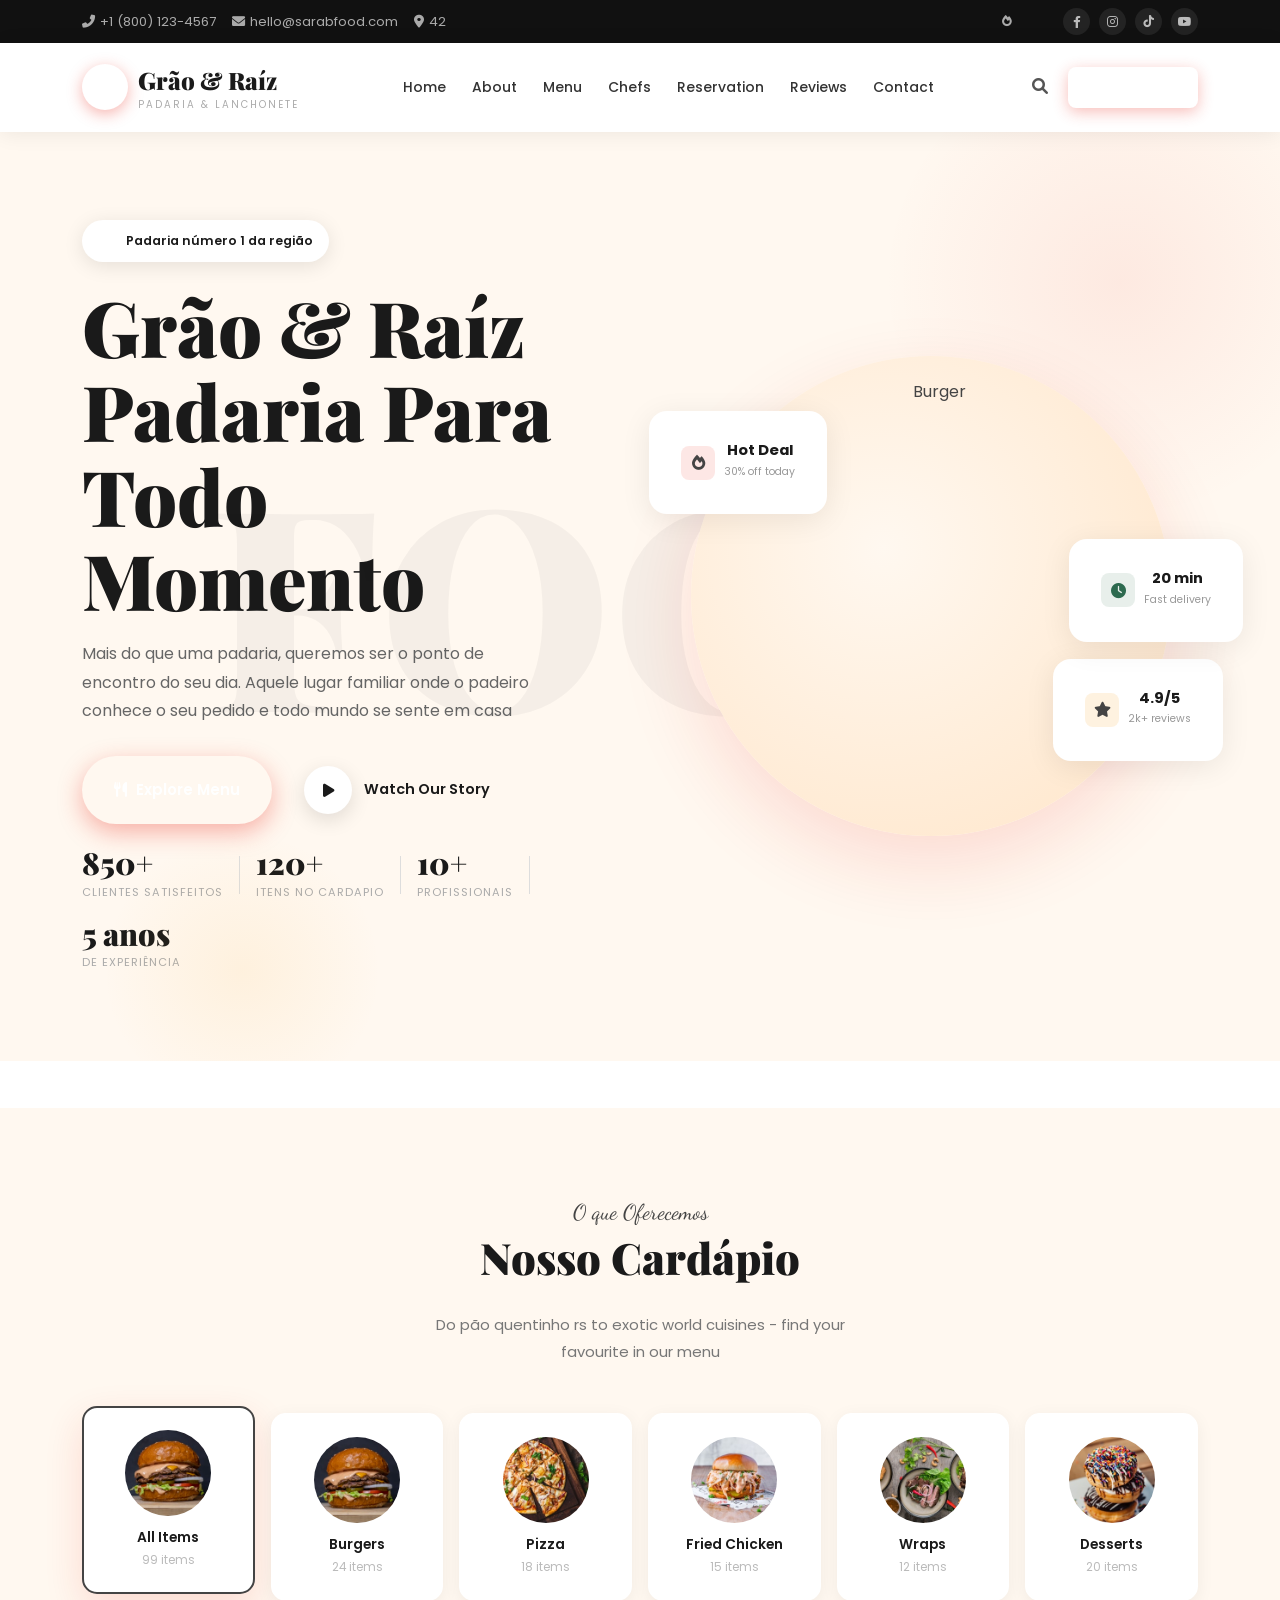
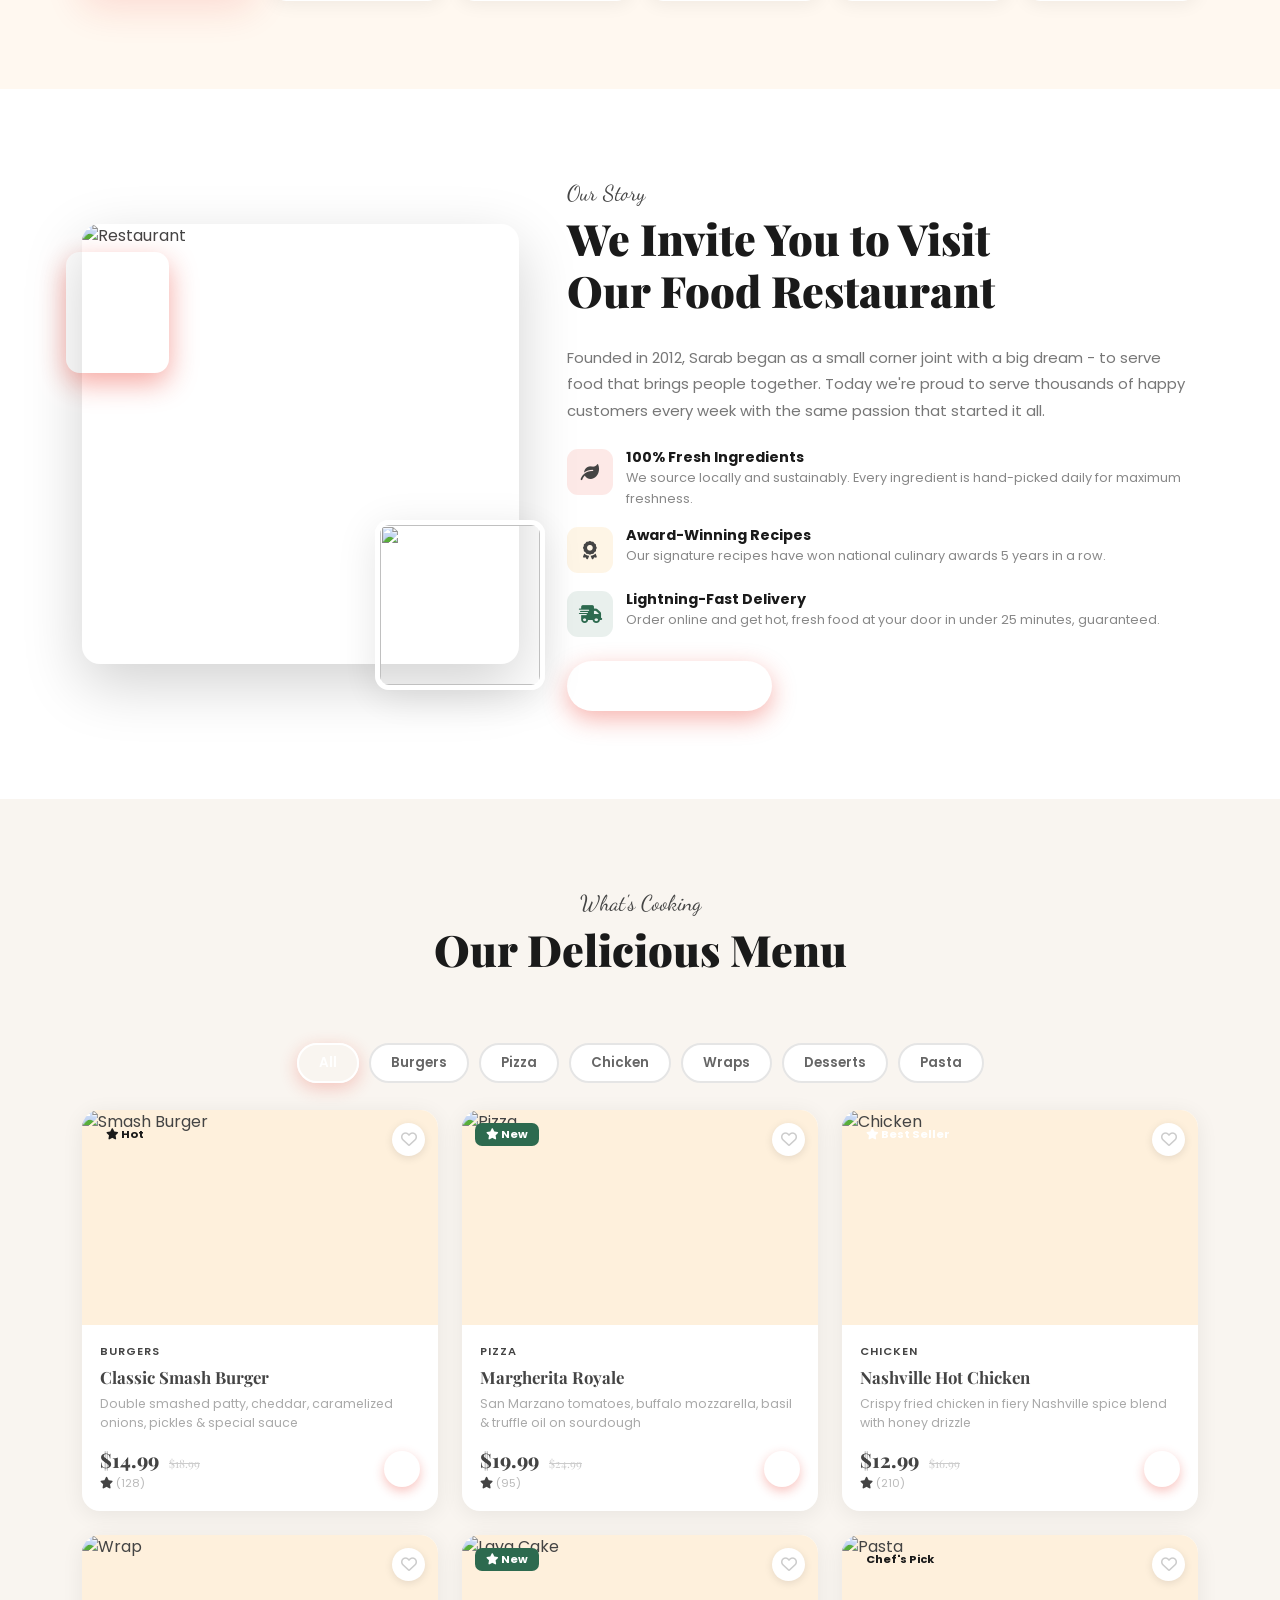
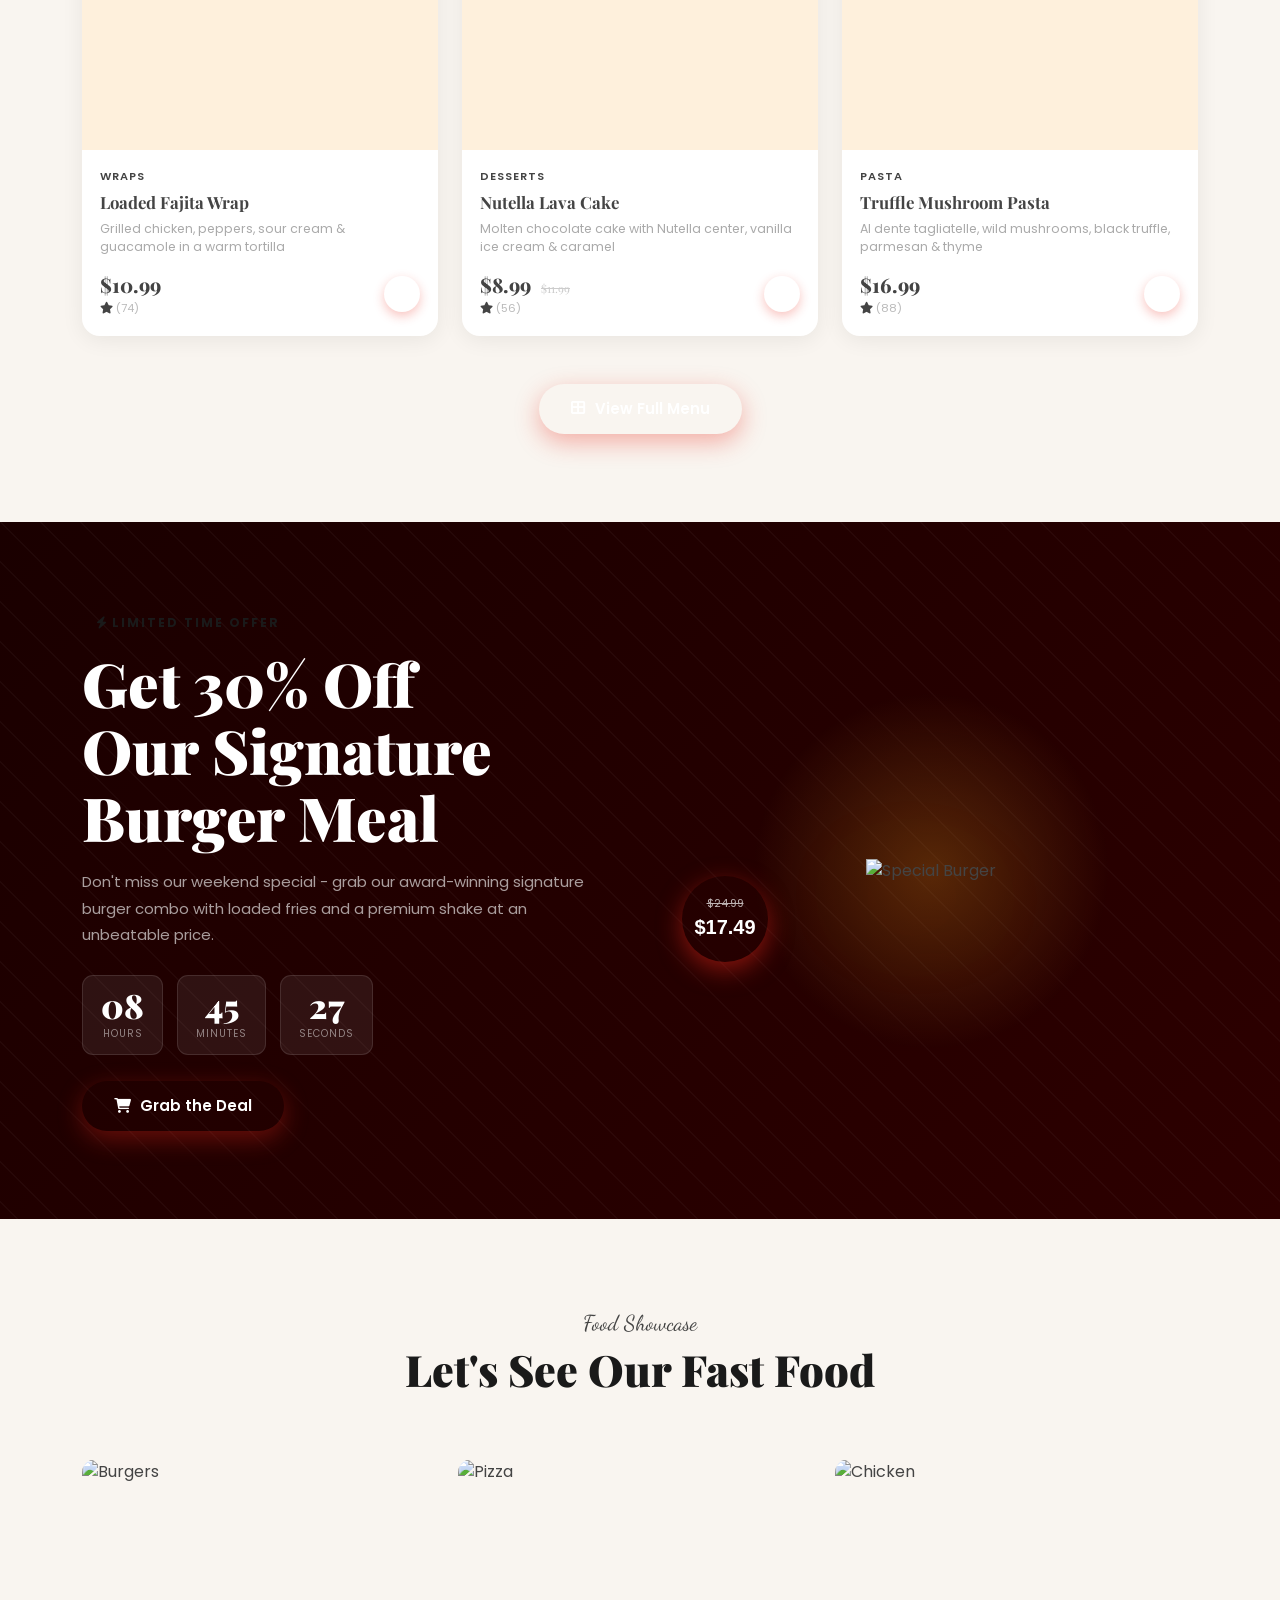
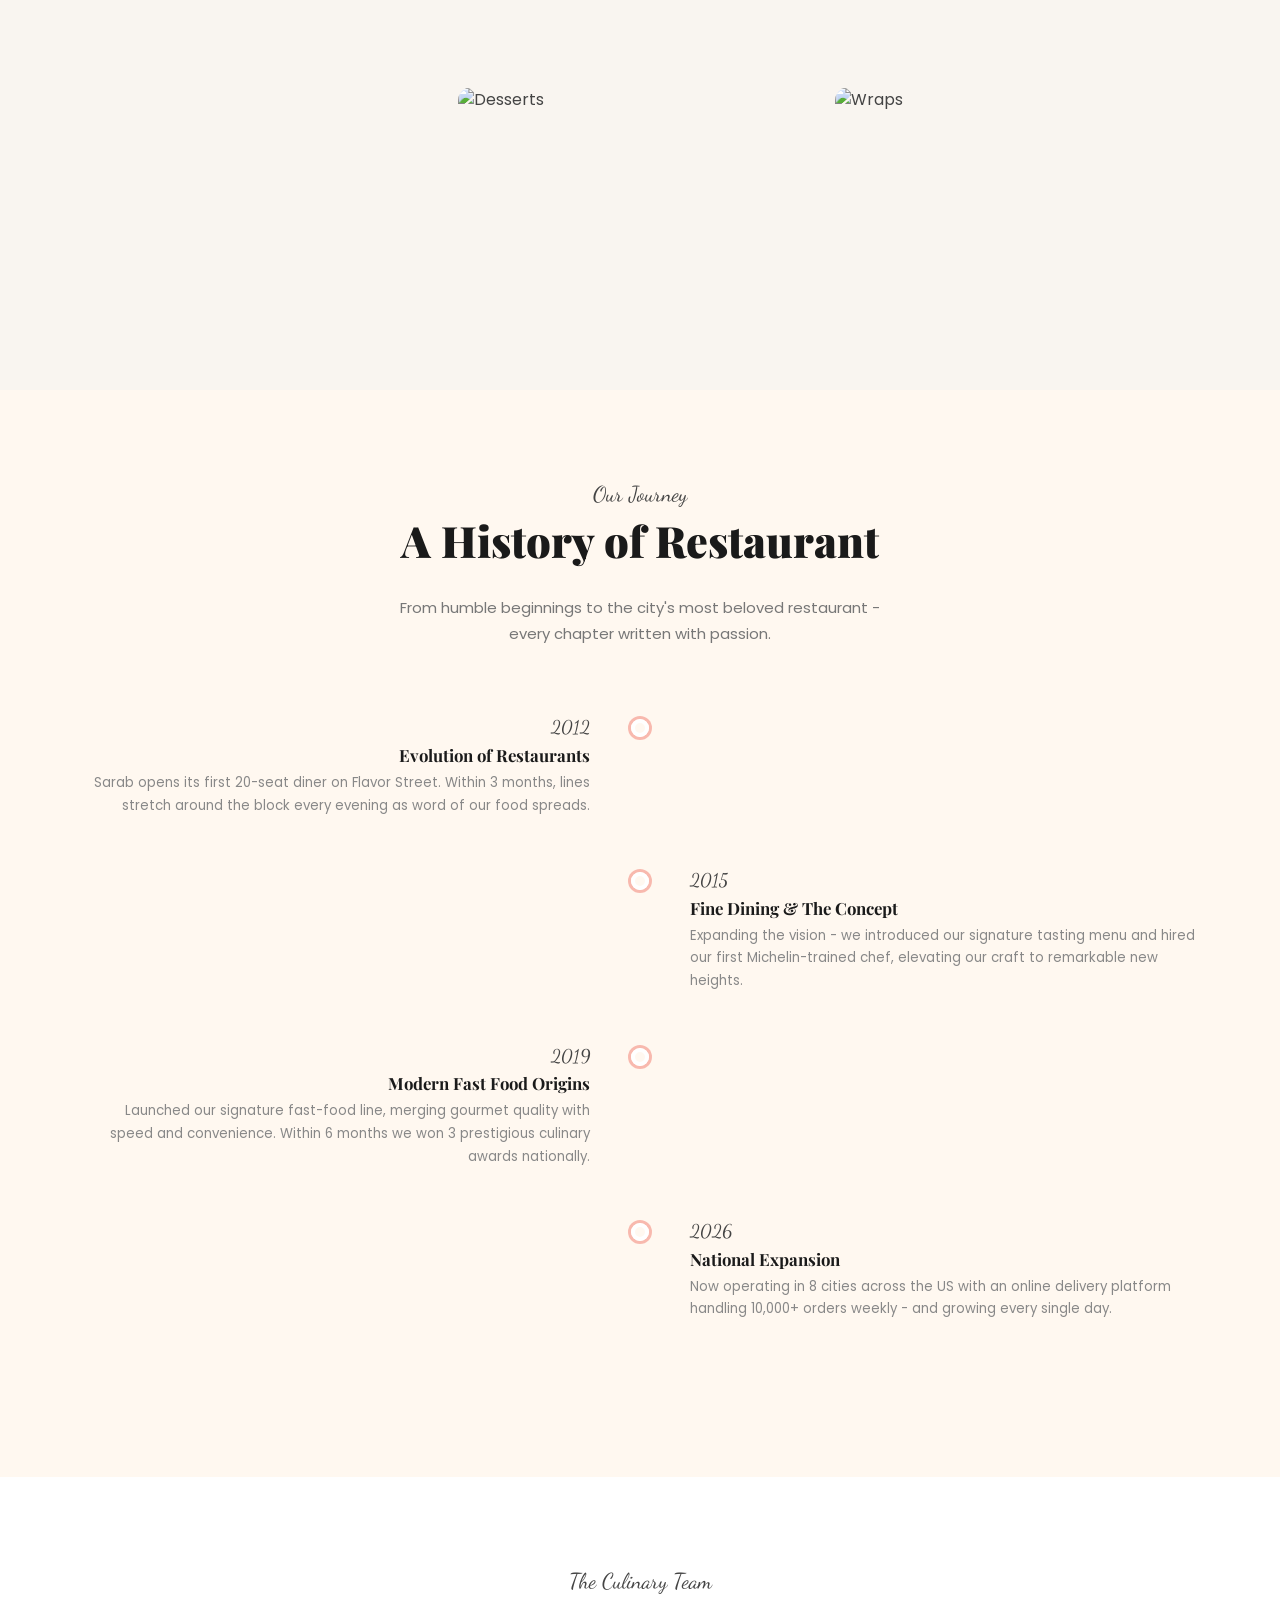
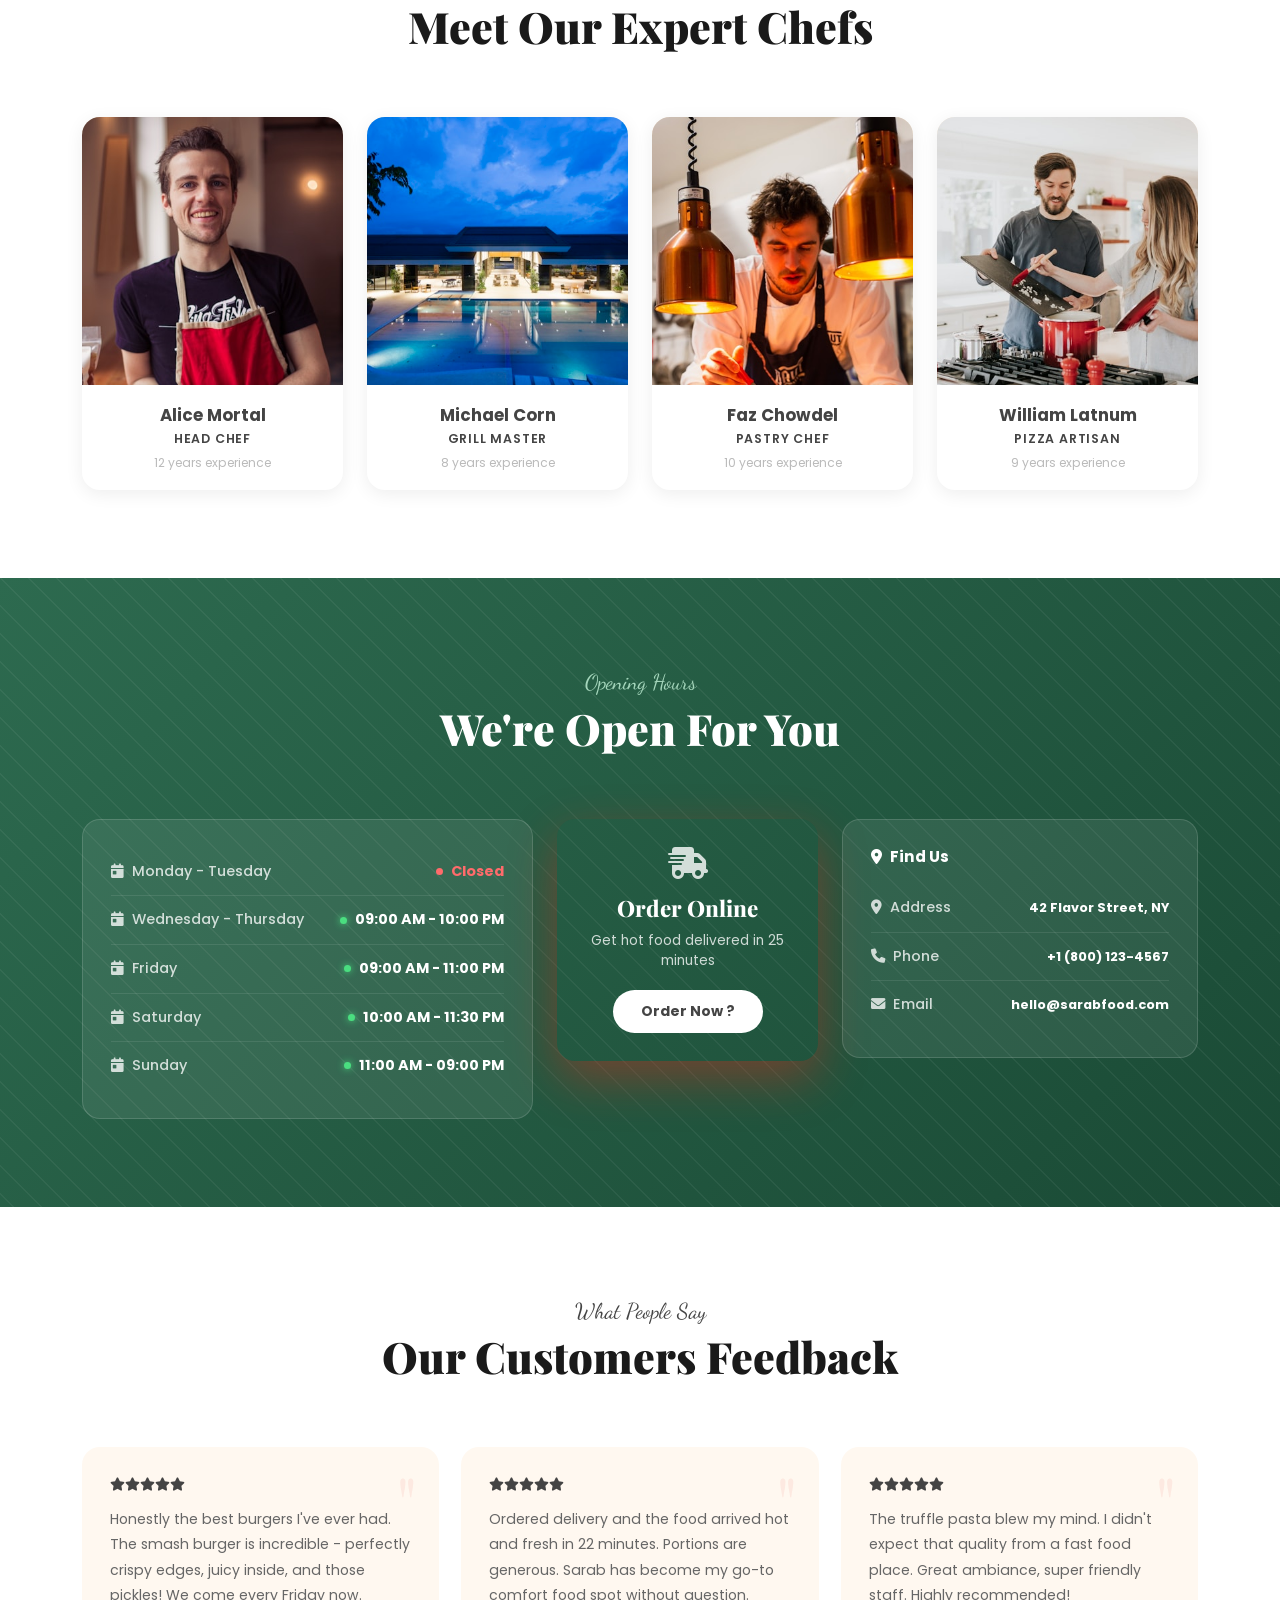
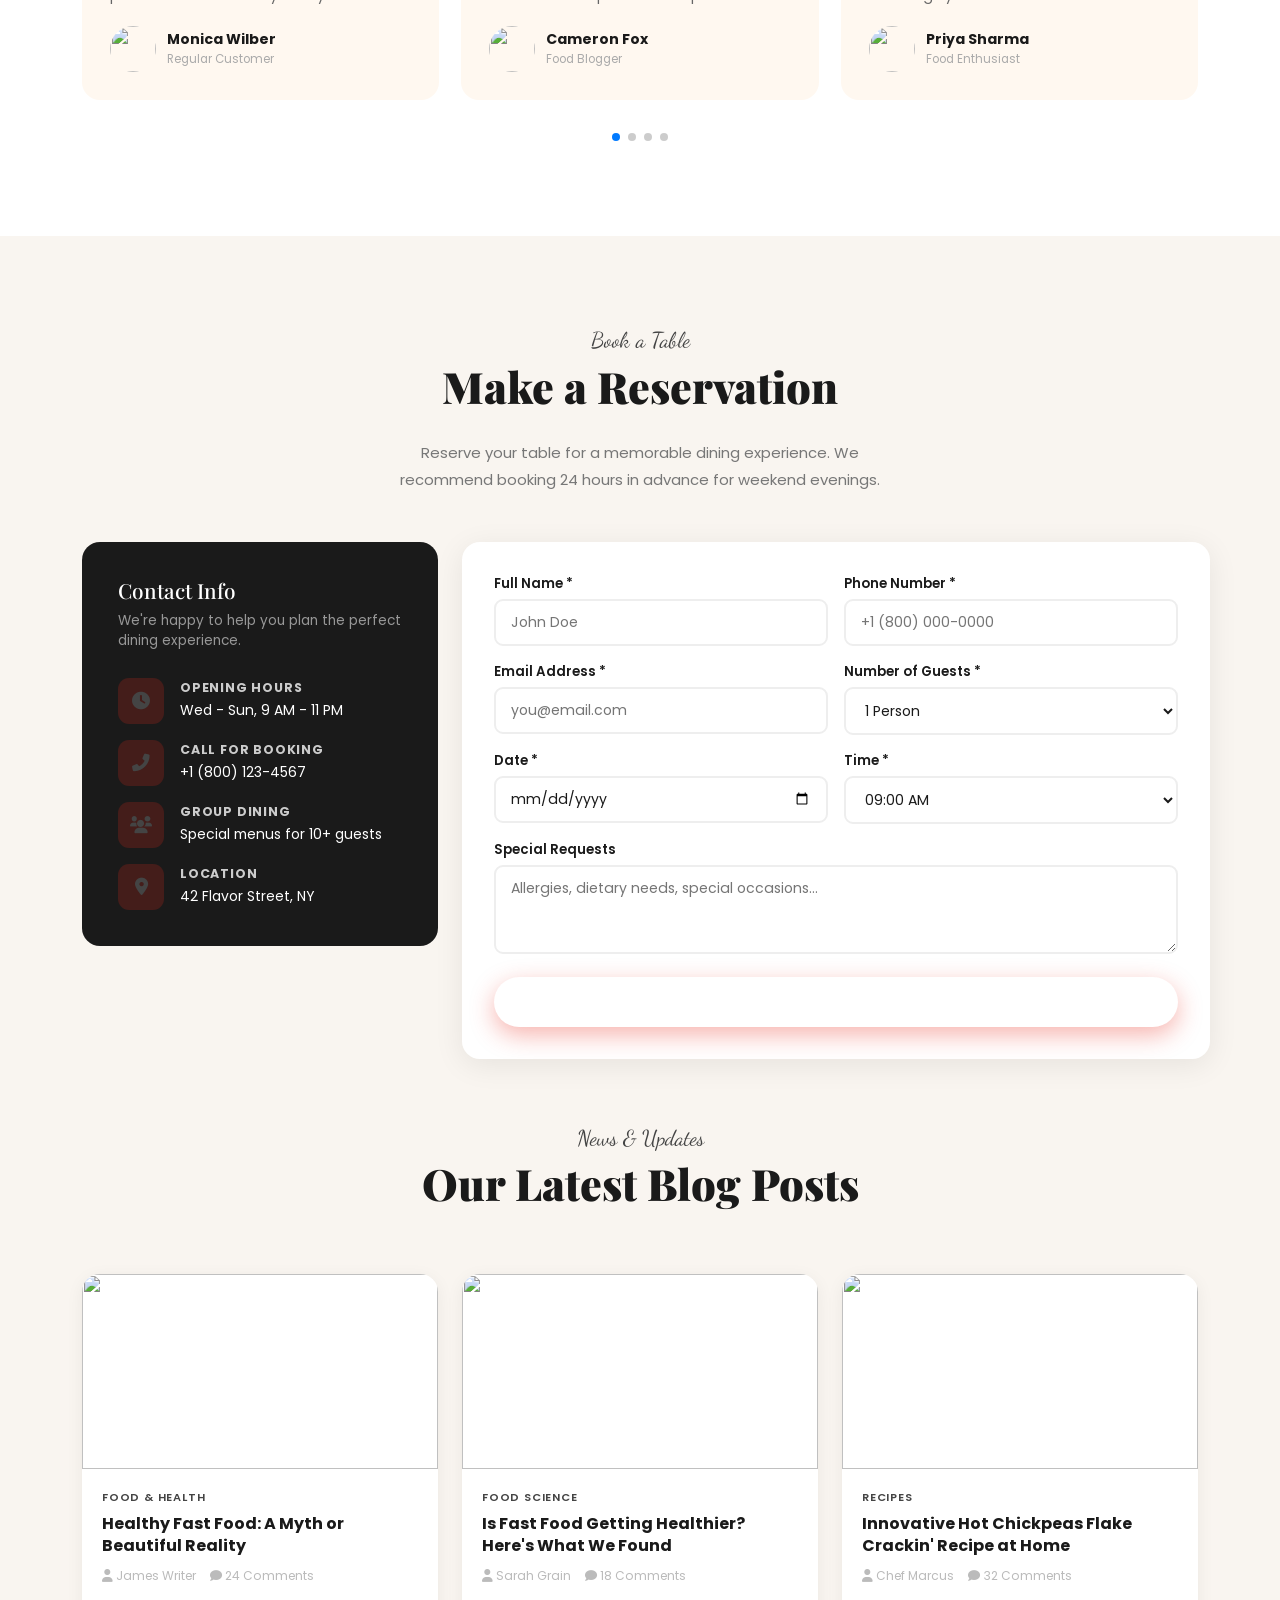
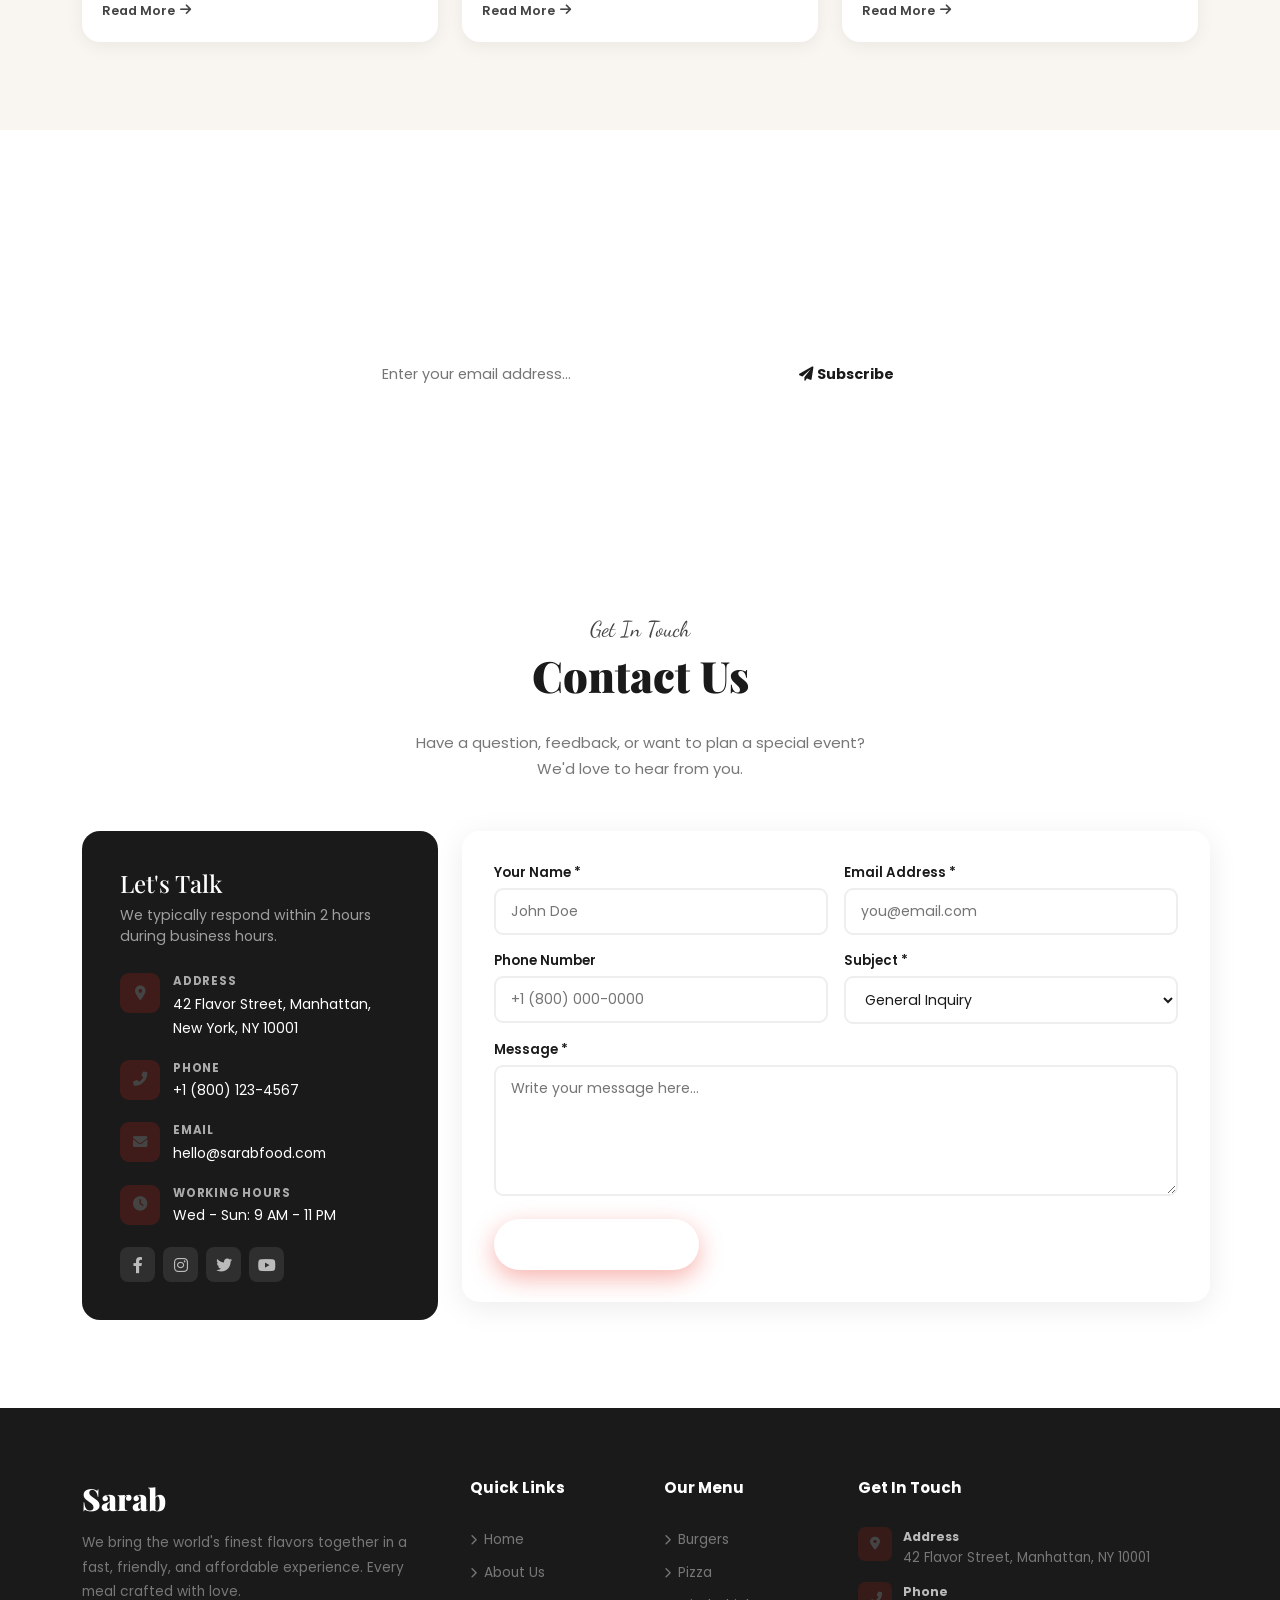
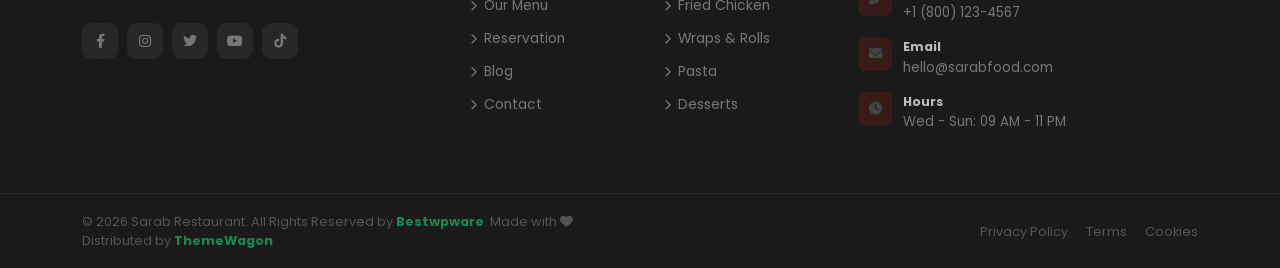
==== commit d1fa5eba: "Versão 0.1" ====
--- a/sarab/index.html
+++ b/sarab/index.html
@@ -31,10 +31,10 @@
                <div class="top-contact d-flex flex-wrap">
                   <span><i class="fas fa-phone-alt"></i>+1 (800) 123-4567</span>
                   <span><i class="fas fa-envelope"></i>hello@sarabfood.com</span>
-                  <span><i class="fas fa-map-marker-alt"></i>42 Flavor Street, NY</span>
+                  <span><i class="fas fa-map-marker-alt"></i>42 </span>
                </div>
                <div class="d-flex align-items-center gap-3">
-                  <span class="ttag"><i class="fas fa-fire me-1"></i>Free Delivery Today!</span>
+                  <span class="ttag"><i class="fas fa-fire me-1"></i></span>
                   <div class="tsoc">
                      <a href="#"><i class="fab fa-facebook-f"></i></a>
                      <a href="#"><i class="fab fa-instagram"></i></a>
@@ -54,8 +54,8 @@
                <div class="blogo">
                   <div class="bico"><i class="fas fa-utensils"></i></div>
                   <div>
-                     <div class="bname">Sar<span>ab</span></div>
-                     <div class="bsub">Fast Food & Restaurant</div>
+                     <div class="bname">Grão &<span> Raíz</span></div>
+                     <div class="bsub">Padaria & Lanchonete</div>
                   </div>
                </div>
             </a>
@@ -94,13 +94,13 @@
             <!-- Categories inside search box -->
             <div class="sovcats">
                <div class="sovcat active" data-cat="all">
-                  <img src="img/menu/1.jpg" alt=""/>All Items
+                  <img src="sarab/img/10.jpg" alt=""/>Pãos
                </div>
                <div class="sovcat" data-cat="burgers">
-                  <img src="img/menu/1.jpg" alt=""/>Burgers
+                  <img src="sarab/img/10 Exciting Vegan Launches That'll Make Your___.jpg" alt=""/>Pãos
                </div>
                <div class="sovcat" data-cat="pizza">
-                  <img src="img/menu/2.jpg" alt=""/>Pizza
+                  <img src="sarab/img/199706564719689063.jpg" alt=""/>Pizza
                </div>
                <div class="sovcat" data-cat="chicken">
                   <img src="img/menu/3.jpg" alt=""/>Chicken
@@ -138,10 +138,10 @@
                <div class="col-lg-6">
                   <div class="hbadge">
                      <div class="hbi"><i class="fas fa-star"></i></div>
-                     <span>#1 Rated Fast Food Restaurant in New York</span>
-                  </div>
-                  <h1 class="htitle">Delicious <span class="hl">Fast Food</span><br/>for Every Moment</h1>
-                  <p class="hdesc">Experience bold flavors crafted from premium ingredients. From crispy burgers to gourmet pizzas - every bite is an adventure worth savoring.</p>
+                     <span>Padaria número 1 da região</span>
+                  </div>
+                  <h1 class="htitle">Grão & Raíz <span class="hl">Padaria</span> Para Todo Momento<br/></h1>
+                  <p class="hdesc">Mais do que uma padaria, queremos ser o ponto de encontro do seu dia. Aquele lugar familiar onde o padeiro conhece o seu pedido e todo mundo se sente em casa</p>
                   <div class="d-flex flex-wrap gap-3 mb-2">
                      <a href="#menu" class="btn-red"><i class="fas fa-utensils"></i>Explore Menu</a>
                      <!-- FIX 2: Magnific popup video trigger -->
@@ -151,13 +151,13 @@
 					 </a>
                   </div>
                   <div class="hstats d-flex gap-3 flex-wrap mt-4">
-                     <div class="hstat"><span class="snum">850<em>+</em></span><small>Happy Customers</small></div>
+                     <div class="hstat"><span class="snum">850<em>+</em></span><small>Clientes Satisfeitos</small></div>
                      <div class="sdiv"></div>
-                     <div class="hstat"><span class="snum">120<em>+</em></span><small>Menu Items</small></div>
+                     <div class="hstat"><span class="snum">120<em>+</em></span><small>Itens no Cardapio</small></div>
                      <div class="sdiv"></div>
-                     <div class="hstat"><span class="snum">15<em>+</em></span><small>Expert Chefs</small></div>
+                     <div class="hstat"><span class="snum">10<em>+</em></span><small>Profissionais</small></div>
                      <div class="sdiv"></div>
-                     <div class="hstat"><span class="snum">12<em>yr</em></span><small>Experience</small></div>
+                     <div class="hstat"><span class="snum">5<em> anos</em></span><small>de experiência</small></div>
                   </div>
                </div>
                <div class="col-lg-6">
@@ -185,10 +185,10 @@
       <!-- MARQUEE -->
       <div class="mqsec">
          <div class="mqtrack">
-            <div class="mqitem"><i class="fas fa-circle"></i>Crispy Fried Chicken</div>
-            <div class="mqitem"><i class="fas fa-circle"></i>Gourmet Burgers</div>
-            <div class="mqitem"><i class="fas fa-circle"></i>Artisan Pizzas</div>
-            <div class="mqitem"><i class="fas fa-circle"></i>Fresh Wraps &amp; Rolls</div>
+            <div class="mqitem"><i class="fas fa-circle"></i>Pão</div>
+            <div class="mqitem"><i class="fas fa-circle"></i>Pão de queijo</div>
+            <div class="mqitem"><i class="fas fa-circle"></i>Queijo</div>
+            <div class="mqitem"><i class="fas fa-circle"></i> &amp; Rolls</div>
             <div class="mqitem"><i class="fas fa-circle"></i>Loaded Fries</div>
             <div class="mqitem"><i class="fas fa-circle"></i>Ice Cream Shakes</div>
             <div class="mqitem"><i class="fas fa-circle"></i>Grilled Sandwiches</div>
@@ -205,10 +205,10 @@
       <section id="category">
          <div class="container">
             <div class="text-center mb-5" data-aos="fade-up">
-               <span class="slbl">What We Offer</span>
-               <h2 class="stitle">Browse by <span>Category</span></h2>
+               <span class="slbl">O que Oferecemos</span>
+               <h2 class="stitle">Nosso <span>Cardápio</span></h2>
                <div class="sline"></div>
-               <p class="sdesc mx-auto" style="max-width:480px;">From sizzling burgers to exotic world cuisines - find your favourite in our menu</p>
+               <p class="sdesc mx-auto" style="max-width:480px;">Do pão quentinho rs to exotic world cuisines - find your favourite in our menu</p>
             </div>
             <div class="row g-3 justify-content-center">
                <div class="col-6 col-sm-4 col-md-3 col-lg-2" data-aos="zoom-in" data-aos-delay="0">
--- a/sarab/css/style.css
+++ b/sarab/css/style.css
@@ -0,0 +1,2437 @@
+:root {
+  --primary: #
+  --secondary: #f6a623;
+  --dark: #1a1a1a;
+  --green: #2d6a4f;
+  --cream: #fff8f0;
+  --cream2: #fef0dc;
+  --light: #f9f5f0;
+  --shadow: 0 8px 40px rgba(0, 0, 0, 0.1);
+  --shadow-lg: 0 20px 60px rgba(0, 0, 0, 0.18);
+}
+* {
+  margin: 0;
+  padding: 0;
+  box-sizing: border-box;
+}
+html {
+  scroll-behavior: smooth;
+}
+body {
+  font-family: "Poppins", sans-serif;
+  color: #444;
+  background: #fff;
+  overflow-x: hidden;
+}
+h1,
+h2,
+h3,
+h4,
+h5 {
+  font-family: "Playfair Display", serif;
+  color: var(--dark);
+}
+a {
+  text-decoration: none;
+  transition: all 0.3s;
+}
+img {
+  max-width: 100%;
+}
+::-webkit-scrollbar {
+  width: 5px;
+}
+::-webkit-scrollbar-thumb {
+  background: var(--primary);
+  border-radius: 10px;
+}
+
+/* ===================== TOP BAR ===================== */
+#topbar {
+  background: #111;
+  padding: 8px 0;
+  font-size: 0.82rem;
+}
+#topbar span {
+  color: #aaa;
+  margin-right: 16px;
+}
+#topbar span i {
+  color: var(--secondary);
+  margin-right: 5px;
+}
+#topbar .tsoc a {
+  width: 27px;
+  height: 27px;
+  border-radius: 50%;
+  background: rgba(255, 255, 255, 0.08);
+  display: inline-flex;
+  align-items: center;
+  justify-content: center;
+  color: #bbb;
+  font-size: 0.75rem;
+  margin-left: 5px;
+  transition: 0.3s;
+}
+#topbar .tsoc a:hover {
+  background: var(--primary);
+  color: #fff;
+}
+.ttag {
+  background: var(--primary);
+  color: #fff;
+  padding: 2px 10px;
+  border-radius: 20px;
+  font-size: 0.7rem;
+  font-weight: 600;
+  text-transform: uppercase;
+}
+
+/* ===================== NAVBAR ===================== */
+#nav {
+  background: #fff;
+  position: sticky;
+  top: 0;
+  z-index: 990;
+  box-shadow: 0 2px 20px rgba(0, 0, 0, 0.07);
+  transition: 0.4s;
+}
+#nav.scrolled {
+  box-shadow: 0 4px 30px rgba(0, 0, 0, 0.14);
+}
+.blogo {
+  display: flex;
+  align-items: center;
+  gap: 10px;
+}
+.bico {
+  width: 46px;
+  height: 46px;
+  border-radius: 50%;
+  background: linear-gradient(135deg, var(--primary), var(--secondary));
+  display: flex;
+  align-items: center;
+  justify-content: center;
+  font-size: 1.3rem;
+  color: #fff;
+  box-shadow: 0 4px 15px rgba(232, 40, 26, 0.35);
+}
+.bname {
+  font-family: "Playfair Display", serif;
+  font-size: 1.5rem;
+  font-weight: 900;
+  color: var(--dark);
+}
+.bname span {
+  color: var(--primary);
+}
+.bsub {
+  font-size: 0.62rem;
+  text-transform: uppercase;
+  letter-spacing: 2px;
+  color: #aaa;
+}
+.navbar-nav .nav-link {
+  font-size: 0.87rem;
+  font-weight: 500;
+  color: #333 !important;
+  padding: 26px 13px !important;
+  position: relative;
+}
+.navbar-nav .nav-link::after {
+  content: "";
+  position: absolute;
+  bottom: 0;
+  left: 50%;
+  transform: translateX(-50%);
+  width: 0;
+  height: 3px;
+  background: var(--primary);
+  border-radius: 3px 3px 0 0;
+  transition: 0.3s;
+}
+.navbar-nav .nav-link:hover::after,
+.navbar-nav .nav-link.active::after {
+  width: 55%;
+}
+.navbar-nav .nav-link:hover {
+  color: var(--primary) !important;
+}
+/* FIX 1 â€” Search btn in navbar */
+#navSearchBtn {
+  background: none;
+  border: none;
+  cursor: pointer;
+  color: #555;
+  font-size: 1rem;
+  padding: 8px 10px;
+  border-radius: 8px;
+  transition: 0.3s;
+}
+#navSearchBtn:hover {
+  background: rgba(232, 40, 26, 0.08);
+  color: var(--primary);
+}
+.nav-cta {
+  background: linear-gradient(135deg, var(--primary), #c01e12);
+  color: #fff !important;
+  border-radius: 8px;
+  padding: 10px 20px !important;
+  font-size: 0.84rem !important;
+  font-weight: 600 !important;
+  box-shadow: 0 4px 15px rgba(232, 40, 26, 0.3);
+  margin-left: 6px;
+}
+.nav-cta::after {
+  display: none !important;
+}
+.nav-cta:hover {
+  transform: translateY(-2px);
+  box-shadow: 0 8px 22px rgba(232, 40, 26, 0.4);
+}
+
+/* ===================== SECTION COMMONS ===================== */
+section {
+  padding: 88px 0;
+}
+.slbl {
+  font-family: "Dancing Script", cursive;
+  font-size: 1.35rem;
+  color: var(--primary);
+  display: block;
+  margin-bottom: 4px;
+}
+.stitle {
+  font-size: clamp(1.9rem, 4vw, 2.7rem);
+  font-weight: 900;
+  line-height: 1.2;
+  margin-bottom: 12px;
+}
+.stitle span {
+  color: var(--primary);
+}
+.sline {
+  width: 58px;
+  height: 4px;
+  border-radius: 4px;
+  background: linear-gradient(90deg, var(--primary), var(--secondary));
+  margin: 0 auto 12px;
+}
+.sline.lft {
+  margin-left: 0;
+}
+.sdesc {
+  color: #777;
+  font-size: 0.93rem;
+  line-height: 1.8;
+}
+.btn-red {
+  background: linear-gradient(135deg, var(--primary), #c01e12);
+  color: #fff;
+  border: none;
+  border-radius: 50px;
+  padding: 14px 32px;
+  font-weight: 600;
+  font-size: 0.93rem;
+  box-shadow: 0 8px 24px rgba(232, 40, 26, 0.35);
+  transition: 0.3s;
+  display: inline-flex;
+  align-items: center;
+  gap: 9px;
+  cursor: pointer;
+  font-family: "Poppins", sans-serif;
+}
+.btn-red:hover {
+  transform: translateY(-3px);
+  box-shadow: 0 14px 34px rgba(232, 40, 26, 0.45);
+  color: #fff;
+}
+
+/* ===================== HERO ===================== */
+#hero {
+  background: var(--cream);
+  min-height: 92vh;
+  display: flex;
+  align-items: center;
+  position: relative;
+  overflow: hidden;
+}
+.hbgtxt {
+  position: absolute;
+  top: 50%;
+  left: 50%;
+  transform: translate(-50%, -50%);
+  font-size: 22vw;
+  font-weight: 900;
+  font-family: "Playfair Display", serif;
+  color: rgba(0, 0, 0, 0.04);
+  pointer-events: none;
+  white-space: nowrap;
+}
+.hs {
+  position: absolute;
+  border-radius: 50%;
+}
+.hs1 {
+  width: 480px;
+  height: 480px;
+  background: radial-gradient(circle, rgba(232, 40, 26, 0.07), transparent 70%);
+  top: -90px;
+  right: -80px;
+  animation: fsh 8s ease-in-out infinite;
+}
+.hs2 {
+  width: 280px;
+  height: 280px;
+  background: radial-gradient(
+    circle,
+    rgba(246, 166, 35, 0.09),
+    transparent 70%
+  );
+  bottom: -50px;
+  left: 8%;
+  animation: fsh 10s ease-in-out infinite reverse;
+}
+@keyframes fsh {
+  0%,
+  100% {
+    transform: translateY(0);
+  }
+  50% {
+    transform: translateY(-28px);
+  }
+}
+.hbadge {
+  display: inline-flex;
+  align-items: center;
+  gap: 8px;
+  background: #fff;
+  border-radius: 30px;
+  padding: 6px 16px 6px 6px;
+  box-shadow: 0 4px 20px rgba(0, 0, 0, 0.1);
+  margin-bottom: 22px;
+}
+.hbadge .hbi {
+  width: 30px;
+  height: 30px;
+  border-radius: 50%;
+  background: linear-gradient(135deg, var(--primary), var(--secondary));
+  display: flex;
+  align-items: center;
+  justify-content: center;
+  color: #fff;
+  font-size: 0.78rem;
+}
+.hbadge span {
+  font-size: 0.76rem;
+  font-weight: 600;
+  color: var(--dark);
+}
+.htitle {
+  font-size: clamp(2.7rem, 6vw, 4.8rem);
+  font-weight: 900;
+  line-height: 1.1;
+  margin-bottom: 18px;
+}
+.htitle .hl {
+  color: var(--primary);
+  position: relative;
+  display: inline-block;
+}
+.htitle .hl::before {
+  content: "";
+  position: absolute;
+  bottom: 2px;
+  left: 0;
+  right: 0;
+  height: 7px;
+  background: rgba(232, 40, 26, 0.14);
+  border-radius: 4px;
+  z-index: -1;
+}
+.hdesc {
+  font-size: 1rem;
+  color: #666;
+  line-height: 1.8;
+  max-width: 470px;
+  margin-bottom: 30px;
+}
+/* FIX 2 â€” Video play button */
+.btn-play {
+  display: inline-flex;
+  align-items: center;
+  gap: 12px;
+  color: var(--dark);
+  font-weight: 600;
+  font-size: 0.9rem;
+  padding: 10px 16px;
+  transition: 0.3s;
+  cursor: pointer;
+}
+.btn-play .pico {
+  width: 48px;
+  height: 48px;
+  border-radius: 50%;
+  background: #fff;
+  display: flex;
+  align-items: center;
+  justify-content: center;
+  box-shadow: 0 6px 20px rgba(0, 0, 0, 0.12);
+  color: var(--primary);
+  font-size: 0.95rem;
+  transition: 0.3s;
+  flex-shrink: 0;
+}
+.btn-play:hover .pico {
+  background: var(--primary);
+  color: #fff;
+  transform: scale(1.1);
+}
+.btn-play:hover {
+  color: var(--primary);
+}
+.hstats {
+  display: flex;
+  gap: 20px;
+  flex-wrap: wrap;
+  margin-top: 32px;
+}
+.hstat .snum {
+  font-family: "Playfair Display", serif;
+  font-size: 1.9rem;
+  font-weight: 900;
+  color: var(--dark);
+  display: block;
+  line-height: 1;
+}
+.hstat .snum em {
+  color: var(--primary);
+  font-style: normal;
+}
+.hstat small {
+  font-size: 0.7rem;
+  color: #aaa;
+  text-transform: uppercase;
+  letter-spacing: 1px;
+}
+.sdiv {
+  width: 1px;
+  background: #ddd;
+  height: 38px;
+  align-self: center;
+}
+.hcircle {
+  width: 480px;
+  height: 480px;
+  border-radius: 50%;
+  background: radial-gradient(circle at 40% 40%, #fff8f0, #ffe5c8);
+  display: flex;
+  align-items: center;
+  justify-content: center;
+  margin: 0 auto;
+  position: relative;
+  box-shadow: 0 28px 76px rgba(232, 40, 26, 0.14);
+}
+.hcircle img {
+  width: 90%;
+  height: 90%;
+  object-fit: cover;
+  border-radius: 50%;
+}
+.fcard {
+  position: absolute;
+  background: #fff;
+  border-radius: 11px;
+  padding: 10px 15px;
+  box-shadow: var(--shadow);
+  display: flex;
+  align-items: center;
+  gap: 9px;
+}
+.fcard.fc1 {
+  top: 55px;
+  left: -15px;
+  animation: fltc 4s ease-in-out infinite;
+}
+.fcard.fc2 {
+  bottom: 75px;
+  right: -25px;
+  animation: fltc 4s ease-in-out infinite 1.5s;
+}
+.fcard.fc3 {
+  top: 38%;
+  right: -45px;
+  animation: fltc 4s ease-in-out infinite 0.8s;
+}
+@keyframes fltc {
+  0%,
+  100% {
+    transform: translateY(0);
+  }
+  50% {
+    transform: translateY(-9px);
+  }
+}
+.fcoi {
+  width: 34px;
+  height: 34px;
+  border-radius: 8px;
+  display: flex;
+  align-items: center;
+  justify-content: center;
+  font-size: 0.95rem;
+}
+.fcoi.r {
+  background: rgba(232, 40, 26, 0.11);
+  color: var(--primary);
+}
+.fcoi.y {
+  background: rgba(246, 166, 35, 0.14);
+  color: var(--secondary);
+}
+.fcoi.g {
+  background: rgba(45, 106, 79, 0.11);
+  color: var(--green);
+}
+.fcnum {
+  font-weight: 700;
+  font-size: 0.92rem;
+  color: var(--dark);
+  display: block;
+  line-height: 1;
+}
+.fcsm {
+  font-size: 0.66rem;
+  color: #999;
+}
+
+/* ===================== MARQUEE ===================== */
+.mqsec {
+  background: var(--primary);
+  padding: 13px 0;
+  overflow: hidden;
+}
+.mqtrack {
+  display: flex;
+  gap: 38px;
+  white-space: nowrap;
+  animation: mqrun 22s linear infinite;
+}
+.mqitem {
+  display: inline-flex;
+  align-items: center;
+  gap: 10px;
+  color: #fff;
+  font-size: 0.86rem;
+  font-weight: 500;
+}
+.mqitem i {
+  color: rgba(255, 255, 255, 0.55);
+  font-size: 0.55rem;
+}
+@keyframes mqrun {
+  from {
+    transform: translateX(0);
+  }
+  to {
+    transform: translateX(-50%);
+  }
+}
+
+/* ===================== CATEGORY ===================== */
+#category {
+  background: var(--cream);
+}
+.catcard {
+  background: #fff;
+  border-radius: 15px;
+  padding: 22px 14px;
+  text-align: center;
+  cursor: pointer;
+  transition: 0.4s;
+  box-shadow: 0 4px 18px rgba(0, 0, 0, 0.06);
+  border: 2px solid transparent;
+}
+.catcard:hover,
+.catcard.active {
+  transform: translateY(-7px);
+  box-shadow: 0 14px 38px rgba(232, 40, 26, 0.14);
+  border-color: var(--primary);
+}
+.catimg {
+  width: 86px;
+  height: 86px;
+  border-radius: 50%;
+  object-fit: cover;
+  margin: 0 auto 12px;
+  display: block;
+  transition: 0.4s;
+}
+.catcard:hover .catimg {
+  transform: scale(1.1) rotate(-4deg);
+}
+.catnm {
+  font-size: 0.86rem;
+  font-weight: 600;
+  color: var(--dark);
+  margin-bottom: 3px;
+}
+.catct {
+  font-size: 0.73rem;
+  color: #bbb;
+}
+
+/* ===================== ABOUT ===================== */
+#about {
+  background: #fff;
+}
+.astack {
+  position: relative;
+}
+.amain {
+  border-radius: 18px;
+  overflow: hidden;
+  box-shadow: var(--shadow-lg);
+}
+.amain img {
+  width: 100%;
+  height: 440px;
+  object-fit: cover;
+  display: block;
+}
+.asm {
+  position: absolute;
+  bottom: -26px;
+  right: -26px;
+  width: 170px;
+  height: 170px;
+  border-radius: 14px;
+  overflow: hidden;
+  border: 5px solid #fff;
+  box-shadow: var(--shadow);
+}
+.asm img {
+  width: 100%;
+  height: 100%;
+  object-fit: cover;
+}
+.aexp {
+  position: absolute;
+  top: 28px;
+  left: -16px;
+  background: var(--primary);
+  color: #fff;
+  border-radius: 14px;
+  padding: 18px 22px;
+  text-align: center;
+  box-shadow: 0 10px 28px rgba(232, 40, 26, 0.4);
+}
+.aexp .anum {
+  font-family: "Playfair Display", serif;
+  font-size: 2.3rem;
+  font-weight: 900;
+  line-height: 1;
+  display: block;
+}
+.aexp small {
+  font-size: 0.7rem;
+  opacity: 0.9;
+}
+.fti {
+  display: flex;
+  align-items: flex-start;
+  gap: 13px;
+  margin-bottom: 18px;
+}
+.ftico {
+  width: 46px;
+  height: 46px;
+  border-radius: 11px;
+  flex-shrink: 0;
+  display: flex;
+  align-items: center;
+  justify-content: center;
+  font-size: 1.15rem;
+  transition: 0.3s;
+}
+.ftico.r {
+  background: rgba(232, 40, 26, 0.1);
+  color: var(--primary);
+}
+.ftico.y {
+  background: rgba(246, 166, 35, 0.11);
+  color: var(--secondary);
+}
+.ftico.g {
+  background: rgba(45, 106, 79, 0.1);
+  color: var(--green);
+}
+.fti:hover .ftico {
+  transform: scale(1.1);
+}
+.fti h6 {
+  font-size: 0.9rem;
+  font-weight: 700;
+  color: var(--dark);
+  margin-bottom: 2px;
+  font-family: "Poppins", sans-serif;
+}
+.fti p {
+  font-size: 0.8rem;
+  color: #888;
+  margin: 0;
+  line-height: 1.6;
+}
+
+/* ===================== MENU ===================== */
+#menu {
+  background: var(--light);
+}
+/* FIX 3 â€” Filter buttons */
+.filtbtn {
+  border: 2px solid #e5e5e5;
+  background: #fff;
+  border-radius: 50px;
+  padding: 8px 20px;
+  font-size: 0.84rem;
+  font-weight: 600;
+  color: #666;
+  cursor: pointer;
+  transition: 0.3s;
+  margin: 3px;
+  font-family: "Poppins", sans-serif;
+}
+.filtbtn.active,
+.filtbtn:hover {
+  background: var(--primary);
+  border-color: var(--primary);
+  color: #fff;
+  box-shadow: 0 5px 18px rgba(232, 40, 26, 0.24);
+}
+.mwrap {
+  transition: 0.35s;
+}
+.mwrap.gone {
+  display: none !important;
+}
+.mcard {
+  background: #fff;
+  border-radius: 18px;
+  overflow: hidden;
+  transition: 0.4s;
+  box-shadow: 0 4px 22px rgba(0, 0, 0, 0.07);
+  cursor: pointer;
+}
+.mcard:hover {
+  transform: translateY(-9px);
+  box-shadow: 0 18px 48px rgba(0, 0, 0, 0.13);
+}
+.mimg {
+  position: relative;
+  overflow: hidden;
+  height: 215px;
+  background: var(--cream2);
+}
+.mimg img {
+  width: 100%;
+  height: 100%;
+  object-fit: cover;
+  transition: 0.5s;
+}
+.mcard:hover .mimg img {
+  transform: scale(1.09);
+}
+.mbdg {
+  position: absolute;
+  top: 13px;
+  left: 13px;
+  background: var(--primary);
+  color: #fff;
+  border-radius: 7px;
+  padding: 3px 11px;
+  font-size: 0.7rem;
+  font-weight: 700;
+}
+.mbdg.new {
+  background: var(--green);
+}
+.mbdg.hot {
+  background: var(--secondary);
+  color: var(--dark);
+}
+/* FIX 4 â€” Heart & Plus buttons stop propagation */
+.mhrt {
+  position: absolute;
+  top: 13px;
+  right: 13px;
+  width: 33px;
+  height: 33px;
+  border-radius: 50%;
+  background: #fff;
+  display: flex;
+  align-items: center;
+  justify-content: center;
+  color: #ccc;
+  cursor: pointer;
+  transition: 0.3s;
+  box-shadow: 0 2px 9px rgba(0, 0, 0, 0.1);
+}
+.mhrt:hover {
+  color: var(--primary);
+  transform: scale(1.18);
+}
+.mbody {
+  padding: 18px;
+}
+.mcat {
+  font-size: 0.7rem;
+  font-weight: 600;
+  color: var(--secondary);
+  text-transform: uppercase;
+  letter-spacing: 1px;
+  margin-bottom: 5px;
+}
+.mtit {
+  font-size: 1.05rem;
+  font-weight: 700;
+  margin-bottom: 5px;
+  font-family: "Playfair Display", serif;
+}
+.mdesc {
+  font-size: 0.78rem;
+  color: #aaa;
+  margin-bottom: 13px;
+  line-height: 1.5;
+}
+.mfoot {
+  display: flex;
+  align-items: center;
+  justify-content: space-between;
+}
+.mprice {
+  font-size: 1.25rem;
+  font-weight: 800;
+  color: var(--primary);
+  font-family: "Playfair Display", serif;
+}
+.mprice small {
+  font-size: 0.72rem;
+  font-weight: 400;
+  color: #ccc;
+  text-decoration: line-through;
+  margin-left: 5px;
+}
+.mstars {
+  font-size: 0.73rem;
+  color: var(--secondary);
+}
+/* FIX 4 â€” Plus button opens detail popup */
+.madd {
+  width: 36px;
+  height: 36px;
+  border-radius: 50%;
+  background: linear-gradient(135deg, var(--primary), #c01e12);
+  border: none;
+  color: #fff;
+  font-size: 1rem;
+  display: flex;
+  align-items: center;
+  justify-content: center;
+  cursor: pointer;
+  transition: 0.3s;
+  box-shadow: 0 4px 11px rgba(232, 40, 26, 0.28);
+}
+.madd:hover {
+  transform: scale(1.15) rotate(90deg);
+}
+
+/* ===================== SPECIAL OFFER ===================== */
+#special {
+  background: linear-gradient(135deg, #1a0000 0%, #2d0000 100%);
+  position: relative;
+  overflow: hidden;
+}
+.spbg {
+  position: absolute;
+  inset: 0;
+  pointer-events: none;
+  opacity: 0.03;
+  background: repeating-linear-gradient(
+    45deg,
+    #fff 0,
+    #fff 1px,
+    transparent 0,
+    transparent 50%
+  );
+  background-size: 40px 40px;
+}
+.sptag {
+  display: inline-block;
+  background: var(--secondary);
+  color: var(--dark);
+  border-radius: 6px;
+  padding: 4px 15px;
+  font-size: 0.76rem;
+  font-weight: 700;
+  text-transform: uppercase;
+  letter-spacing: 2px;
+  margin-bottom: 14px;
+}
+.sptitle {
+  font-size: clamp(2.3rem, 5vw, 3.8rem);
+  font-weight: 900;
+  color: #fff;
+  line-height: 1.1;
+}
+.sptitle span {
+  color: var(--secondary);
+}
+.spdesc {
+  color: rgba(255, 255, 255, 0.62);
+  margin: 18px 0;
+  font-size: 0.93rem;
+  line-height: 1.8;
+}
+.cdwrap {
+  display: flex;
+  gap: 14px;
+  margin: 26px 0;
+}
+.cditem {
+  text-align: center;
+  background: rgba(255, 255, 255, 0.07);
+  border: 1px solid rgba(255, 255, 255, 0.11);
+  border-radius: 11px;
+  padding: 13px 18px;
+  min-width: 72px;
+}
+.cdnum {
+  font-family: "Playfair Display", serif;
+  font-size: 2.1rem;
+  font-weight: 900;
+  color: #fff;
+  display: block;
+  line-height: 1;
+}
+.cdlbl {
+  font-size: 0.63rem;
+  text-transform: uppercase;
+  letter-spacing: 1px;
+  color: rgba(255, 255, 255, 0.48);
+  margin-top: 3px;
+  display: block;
+}
+.spimgw {
+  position: relative;
+  text-align: center;
+}
+.spglow {
+  position: absolute;
+  top: 50%;
+  left: 50%;
+  transform: translate(-50%, -50%);
+  width: 360px;
+  height: 360px;
+  border-radius: 50%;
+  background: radial-gradient(
+    circle,
+    rgba(246, 166, 35, 0.24),
+    transparent 70%
+  );
+}
+.spimgw img {
+  position: relative;
+  z-index: 2;
+  width: 100%;
+  max-width: 440px;
+  filter: drop-shadow(0 28px 56px rgba(246, 166, 35, 0.28));
+  animation: fltimg 5s ease-in-out infinite;
+}
+@keyframes fltimg {
+  0%,
+  100% {
+    transform: translateY(0);
+  }
+  50% {
+    transform: translateY(-17px);
+  }
+}
+.sppbdg {
+  position: absolute;
+  top: 18px;
+  left: 18px;
+  z-index: 3;
+  background: var(--primary);
+  color: #fff;
+  width: 86px;
+  height: 86px;
+  border-radius: 50%;
+  display: flex;
+  flex-direction: column;
+  align-items: center;
+  justify-content: center;
+  text-align: center;
+  box-shadow: 0 8px 24px rgba(232, 40, 26, 0.5);
+  animation: plsbdg 2.5s ease-in-out infinite;
+}
+@keyframes plsbdg {
+  0%,
+  100% {
+    transform: scale(1);
+  }
+  50% {
+    transform: scale(1.06);
+    box-shadow: 0 12px 34px rgba(232, 40, 26, 0.7);
+  }
+}
+.sppbdg .old {
+  font-size: 0.68rem;
+  text-decoration: line-through;
+  opacity: 0.7;
+}
+.sppbdg .np {
+  font-size: 1.25rem;
+  font-weight: 900;
+}
+
+/* ===================== GALLERY ===================== */
+#gallery {
+  background: var(--light);
+}
+.ggrid {
+  display: grid;
+  grid-template-columns: repeat(3, 1fr);
+  grid-template-rows: repeat(2, 215px);
+  gap: 13px;
+}
+.gitem {
+  border-radius: 14px;
+  overflow: hidden;
+  position: relative;
+  cursor: pointer;
+}
+.gitem:first-child {
+  grid-row: span 2;
+}
+.gitem img {
+  width: 100%;
+  height: 100%;
+  object-fit: cover;
+  transition: 0.5s;
+}
+.gitem:hover img {
+  transform: scale(1.08);
+}
+.gover {
+  position: absolute;
+  inset: 0;
+  background: linear-gradient(to top, rgba(0, 0, 0, 0.76), transparent 60%);
+  opacity: 0;
+  transition: 0.4s;
+  display: flex;
+  align-items: flex-end;
+  padding: 18px;
+}
+.gitem:hover .gover {
+  opacity: 1;
+}
+.gover span {
+  color: #fff;
+  font-weight: 600;
+  font-size: 0.88rem;
+}
+.gover i {
+  color: var(--secondary);
+  margin-right: 5px;
+}
+
+/* ===================== HISTORY â€” FIX 8 ===================== */
+#history {
+  background: var(--cream);
+}
+.timeline {
+  position: relative;
+  padding: 18px 0;
+}
+.timeline::before {
+  content: "";
+  position: absolute;
+  left: 50%;
+  transform: translateX(-50%);
+  width: 2px;
+  background: linear-gradient(to bottom, var(--primary), var(--secondary));
+  top: 0;
+  bottom: 0;
+}
+/* Grid: left-col | dot-col | right-col */
+.tli {
+  display: grid;
+  grid-template-columns: 1fr 36px 1fr;
+  margin-bottom: 50px;
+  align-items: start;
+}
+.tl-left {
+  padding-right: 32px;
+  text-align: right;
+}
+.tl-center {
+  display: flex;
+  justify-content: center;
+  padding-top: 5px;
+}
+.tl-right {
+  padding-left: 32px;
+  text-align: left;
+}
+/* ODD â†’ show LEFT text, hide RIGHT */
+.tli:nth-child(odd) .tl-right {
+  visibility: hidden;
+}
+/* EVEN â†’ hide LEFT, show RIGHT */
+.tli:nth-child(even) .tl-left {
+  visibility: hidden;
+}
+.tldot {
+  width: 18px;
+  height: 18px;
+  border-radius: 50%;
+  background: var(--primary);
+  border: 4px solid #fff;
+  box-shadow: 0 0 0 3px rgba(232, 40, 26, 0.3);
+  flex-shrink: 0;
+}
+.tlyear {
+  font-family: "Dancing Script", cursive;
+  color: var(--primary);
+  font-size: 1.15rem;
+  margin-bottom: 3px;
+}
+.tl-left h5,
+.tl-right h5 {
+  font-size: 1.05rem;
+  font-weight: 700;
+  margin-bottom: 7px;
+  font-family: "Playfair Display", serif;
+  color: var(--dark);
+}
+.tl-left p,
+.tl-right p {
+  font-size: 0.83rem;
+  color: #888;
+  line-height: 1.7;
+  margin: 0;
+}
+@media (max-width: 767px) {
+  .timeline::before {
+    left: 16px;
+  }
+  .tli {
+    grid-template-columns: 32px 1fr;
+    gap: 0;
+  }
+  .tl-left {
+    display: none;
+  }
+  .tl-right {
+    display: block !important;
+    visibility: visible !important;
+    padding-left: 18px;
+    text-align: left;
+  }
+  .tl-center {
+    padding-top: 5px;
+  }
+  .tli:nth-child(even) .tl-left {
+    display: none;
+  }
+  .tli:nth-child(odd) .tl-right {
+    visibility: visible !important;
+  }
+}
+
+/* ===================== CHEFS ===================== */
+#chefs {
+  background: #fff;
+}
+.chcard {
+  border-radius: 18px;
+  overflow: hidden;
+  background: #fff;
+  transition: 0.4s;
+  box-shadow: 0 4px 18px rgba(0, 0, 0, 0.07);
+}
+.chcard:hover {
+  transform: translateY(-9px);
+  box-shadow: var(--shadow-lg);
+}
+.chimg {
+  position: relative;
+  overflow: hidden;
+  height: 268px;
+  background: var(--cream2);
+}
+.chimg img {
+  width: 100%;
+  height: 100%;
+  object-fit: cover;
+  object-position: top;
+  transition: 0.5s;
+}
+.chcard:hover .chimg img {
+  transform: scale(1.05);
+}
+.chsoc {
+  position: absolute;
+  bottom: -50px;
+  left: 0;
+  right: 0;
+  display: flex;
+  justify-content: center;
+  gap: 7px;
+  transition: 0.4s;
+  padding: 10px 0;
+  background: linear-gradient(to top, rgba(0, 0, 0, 0.7), transparent);
+}
+.chcard:hover .chsoc {
+  bottom: 0;
+}
+.chsoc a {
+  width: 33px;
+  height: 33px;
+  border-radius: 50%;
+  background: rgba(255, 255, 255, 0.2);
+  display: flex;
+  align-items: center;
+  justify-content: center;
+  color: #fff;
+  font-size: 0.78rem;
+  transition: 0.3s;
+}
+.chsoc a:hover {
+  background: var(--primary);
+}
+.chbody {
+  padding: 18px;
+  text-align: center;
+}
+.chnm {
+  font-size: 1.05rem;
+  font-weight: 700;
+  margin-bottom: 2px;
+}
+.chrole {
+  font-size: 0.78rem;
+  color: var(--primary);
+  font-weight: 600;
+  text-transform: uppercase;
+  letter-spacing: 0.8px;
+}
+.chexp {
+  font-size: 0.76rem;
+  color: #bbb;
+  margin-top: 5px;
+}
+
+/* ===================== HOURS ===================== */
+#hours {
+  background: linear-gradient(135deg, var(--green), #1a4a35);
+  position: relative;
+  overflow: hidden;
+}
+.hrsbg {
+  position: absolute;
+  inset: 0;
+  opacity: 0.05;
+  background: repeating-linear-gradient(
+    45deg,
+    #fff 0,
+    #fff 1px,
+    transparent 0,
+    transparent 50%
+  );
+  background-size: 28px 28px;
+}
+.hrscard {
+  background: rgba(255, 255, 255, 0.08);
+  border: 1px solid rgba(255, 255, 255, 0.14);
+  border-radius: 18px;
+  padding: 28px;
+}
+.hrsrow {
+  display: flex;
+  justify-content: space-between;
+  align-items: center;
+  padding: 13px 0;
+  border-bottom: 1px solid rgba(255, 255, 255, 0.09);
+}
+.hrsrow:last-child {
+  border: none;
+}
+.hrsday {
+  color: rgba(255, 255, 255, 0.78);
+  font-size: 0.9rem;
+  font-weight: 500;
+}
+.hrstime {
+  color: #fff;
+  font-weight: 700;
+  font-size: 0.9rem;
+}
+.hdot {
+  width: 7px;
+  height: 7px;
+  border-radius: 50%;
+}
+.hdot.on {
+  background: #4ade80;
+  box-shadow: 0 0 7px #4ade80;
+}
+.hdot.off {
+  background: #ff6b6b;
+}
+.hrscta {
+  background: var(--primary);
+  border-radius: 18px;
+  padding: 28px;
+  text-align: center;
+  box-shadow: 0 18px 48px rgba(232, 40, 26, 0.4);
+}
+.hrscta h4 {
+  color: #fff;
+  font-size: 1.4rem;
+  font-weight: 800;
+}
+.hrscta p {
+  color: rgba(255, 255, 255, 0.78);
+  font-size: 0.86rem;
+  margin: 9px 0 18px;
+}
+.btnw {
+  background: #fff;
+  color: var(--primary);
+  border-radius: 50px;
+  padding: 11px 28px;
+  font-weight: 700;
+  font-size: 0.88rem;
+  display: inline-block;
+  transition: 0.3s;
+}
+.btnw:hover {
+  transform: translateY(-3px);
+  box-shadow: 0 10px 24px rgba(0, 0, 0, 0.2);
+  color: var(--primary);
+}
+
+/* ===================== TESTIMONIALS ===================== */
+#testimonials {
+  background: #fff;
+}
+.tescard {
+  background: var(--cream);
+  border-radius: 18px;
+  padding: 28px;
+  position: relative;
+  overflow: hidden;
+  transition: 0.4s;
+}
+.tescard:hover {
+  transform: translateY(-5px);
+  box-shadow: var(--shadow);
+}
+.tesq {
+  position: absolute;
+  top: 18px;
+  right: 22px;
+  font-size: 4.5rem;
+  color: rgba(232, 40, 26, 0.07);
+  font-family: "Playfair Display", serif;
+  line-height: 1;
+}
+.tess {
+  color: var(--secondary);
+  font-size: 0.83rem;
+  margin-bottom: 12px;
+}
+.testxt {
+  font-size: 0.88rem;
+  color: #666;
+  line-height: 1.8;
+  margin-bottom: 18px;
+}
+.tesauth {
+  display: flex;
+  align-items: center;
+  gap: 11px;
+}
+.tesauth img {
+  width: 46px;
+  height: 46px;
+  border-radius: 50%;
+  object-fit: cover;
+  border: 3px solid var(--primary);
+}
+.tesnm {
+  font-weight: 700;
+  font-size: 0.88rem;
+  color: var(--dark);
+  margin-bottom: 1px;
+  font-family: "Poppins", sans-serif;
+}
+.tesrl {
+  font-size: 0.73rem;
+  color: #aaa;
+}
+
+/* ===================== RESERVATION â€” FIX 5 ===================== */
+#reservation {
+  background: var(--light);
+}
+.resico {
+  width: 54px;
+  height: 54px;
+  border-radius: 13px;
+  background: rgba(232, 40, 26, 0.1);
+  display: flex;
+  align-items: center;
+  justify-content: center;
+  color: var(--primary);
+  font-size: 1.25rem;
+  flex-shrink: 0;
+}
+.flbl {
+  font-size: 0.83rem;
+  font-weight: 600;
+  color: var(--dark);
+  margin-bottom: 5px;
+  display: block;
+}
+.fctrl {
+  width: 100%;
+  border: 2px solid #eee;
+  border-radius: 9px;
+  padding: 11px 15px;
+  font-family: "Poppins", sans-serif;
+  font-size: 0.88rem;
+  outline: none;
+  transition: 0.3s;
+  color: var(--dark);
+  background: #fff;
+  appearance: auto;
+}
+.fctrl:focus {
+  border-color: var(--primary);
+}
+.fcard {
+  background: #fff;
+  border-radius: 18px;
+  padding: 32px;
+  box-shadow: 0 6px 30px rgba(0, 0, 0, 0.08);
+}
+.sucmsg {
+  display: none;
+  text-align: center;
+  padding: 16px;
+  background: rgba(45, 106, 79, 0.07);
+  border-radius: 11px;
+  margin-top: 14px;
+}
+.sucmsg i {
+  color: var(--green);
+  font-size: 1.7rem;
+  display: block;
+  margin-bottom: 7px;
+}
+.sucmsg p {
+  color: var(--green);
+  font-weight: 600;
+  margin: 0;
+  font-size: 0.88rem;
+}
+
+/* ===================== BLOG ===================== */
+#blog {
+  background: var(--light);
+}
+.blcard {
+  background: #fff;
+  border-radius: 18px;
+  overflow: hidden;
+  transition: 0.4s;
+  box-shadow: 0 4px 18px rgba(0, 0, 0, 0.06);
+}
+.blcard:hover {
+  transform: translateY(-7px);
+  box-shadow: var(--shadow-lg);
+}
+.blimg {
+  position: relative;
+  height: 195px;
+  overflow: hidden;
+}
+.blimg img {
+  width: 100%;
+  height: 100%;
+  object-fit: cover;
+  transition: 0.5s;
+}
+.blcard:hover .blimg img {
+  transform: scale(1.06);
+}
+.bldatebdg {
+  position: absolute;
+  top: 14px;
+  left: 14px;
+  background: var(--primary);
+  color: #fff;
+  border-radius: 9px;
+  padding: 5px 11px;
+  text-align: center;
+  line-height: 1.2;
+}
+.bldatebdg .bd {
+  font-size: 1.15rem;
+  font-weight: 800;
+  display: block;
+}
+.bldatebdg .bm {
+  font-size: 0.63rem;
+  text-transform: uppercase;
+  letter-spacing: 0.8px;
+}
+.blbody {
+  padding: 20px;
+}
+.bltag {
+  font-size: 0.7rem;
+  font-weight: 600;
+  color: var(--primary);
+  text-transform: uppercase;
+  letter-spacing: 0.8px;
+  margin-bottom: 7px;
+}
+.bltit {
+  font-size: 1rem;
+  font-weight: 700;
+  margin-bottom: 9px;
+  line-height: 1.4;
+}
+.bltit a {
+  color: var(--dark);
+}
+.bltit a:hover {
+  color: var(--primary);
+}
+.blmeta {
+  display: flex;
+  gap: 14px;
+  font-size: 0.76rem;
+  color: #bbb;
+  margin-bottom: 13px;
+}
+.blmeta i {
+  color: var(--primary);
+  margin-right: 3px;
+}
+.blmore {
+  font-size: 0.8rem;
+  font-weight: 600;
+  color: var(--primary);
+  display: inline-flex;
+  align-items: center;
+  gap: 5px;
+}
+.blmore i {
+  transition: 0.3s;
+}
+.blmore:hover {
+  color: var(--dark);
+}
+.blmore:hover i {
+  transform: translateX(5px);
+}
+
+/* ===================== NEWSLETTER ===================== */
+#newsletter {
+  background: linear-gradient(135deg, var(--primary), #8b0000);
+  position: relative;
+  overflow: hidden;
+  padding: 80px 0;
+}
+.nlbg {
+  position: absolute;
+  inset: 0;
+  background: url("data:image/svg+xml,%3Csvg xmlns='http://www.w3.org/2000/svg' width='100' height='100'%3E%3Ccircle cx='50' cy='50' r='40' fill='none' stroke='white' stroke-width='.4' opacity='.1'/%3E%3C/svg%3E");
+  background-size: 75px;
+}
+.nlw {
+  position: relative;
+  z-index: 2;
+}
+.nlw h2 {
+  color: #fff;
+  font-size: 2.1rem;
+}
+/* Newsletter form â€” fixed layout */
+.nl-form-wrap {
+  display: flex;
+  gap: 10px;
+  max-width: 560px;
+  margin: 0 auto;
+  align-items: center;
+}
+.nlinput {
+  flex: 1;
+  min-width: 0;
+  border: none;
+  border-radius: 50px;
+  padding: 14px 22px;
+  font-size: 0.9rem;
+  outline: none;
+  font-family: "Poppins", sans-serif;
+  color: #333;
+}
+.nlbtn {
+  flex-shrink: 0;
+  background: var(--secondary);
+  color: var(--dark);
+  border: none;
+  border-radius: 50px;
+  padding: 14px 26px;
+  font-weight: 700;
+  font-size: 0.9rem;
+  cursor: pointer;
+  white-space: nowrap;
+  transition: 0.3s;
+  font-family: "Poppins", sans-serif;
+}
+.nlbtn:hover {
+  transform: scale(1.05);
+  box-shadow: 0 6px 18px rgba(0, 0, 0, 0.2);
+}
+@media (max-width: 540px) {
+  .nl-form-wrap {
+    flex-direction: column;
+    padding: 0 10px;
+  }
+  .nlinput {
+    width: 100%;
+    border-radius: 12px;
+  }
+  .nlbtn {
+    width: 100%;
+    border-radius: 12px;
+  }
+}
+
+/* ===================== CONTACT â€” FIX 6 ===================== */
+#contact-section {
+  background: #fff;
+}
+.ctdark {
+  background: var(--dark);
+  border-radius: 18px;
+  padding: 38px;
+  height: 100%;
+}
+.ctdark h4 {
+  color: #fff;
+  margin-bottom: 7px;
+}
+.ctdark .ctsub {
+  color: rgba(255, 255, 255, 0.58);
+  font-size: 0.88rem;
+  margin-bottom: 26px;
+}
+.ctitem {
+  display: flex;
+  gap: 13px;
+  margin-bottom: 20px;
+  align-items: flex-start;
+}
+.cticon {
+  width: 40px;
+  height: 40px;
+  border-radius: 9px;
+  background: rgba(232, 40, 26, 0.18);
+  display: flex;
+  align-items: center;
+  justify-content: center;
+  color: var(--primary);
+  font-size: 0.9rem;
+  flex-shrink: 0;
+}
+.ctinfo strong {
+  display: block;
+  color: #aaa;
+  font-size: 0.73rem;
+  text-transform: uppercase;
+  letter-spacing: 0.8px;
+  margin-bottom: 1px;
+  font-family: "Poppins", sans-serif;
+}
+.ctinfo span {
+  color: #fff;
+  font-size: 0.87rem;
+}
+.ctsocrow {
+  display: flex;
+  gap: 8px;
+  margin-top: 14px;
+}
+.ctsocrow a {
+  width: 35px;
+  height: 35px;
+  border-radius: 8px;
+  background: rgba(255, 255, 255, 0.09);
+  display: flex;
+  align-items: center;
+  justify-content: center;
+  color: #bbb;
+  transition: 0.3s;
+}
+.ctsocrow a:hover {
+  background: var(--primary);
+  color: #fff;
+}
+
+/* ===================== FOOTER ===================== */
+footer {
+  background: var(--dark);
+  padding: 68px 0 0;
+}
+.fnm {
+  font-family: "Playfair Display", serif;
+  font-size: 1.9rem;
+  font-weight: 900;
+  color: #fff;
+}
+.fnm span {
+  color: var(--primary);
+}
+.fdesc {
+  color: #777;
+  font-size: 0.86rem;
+  line-height: 1.8;
+  margin-top: 9px;
+}
+.fsoc {
+  display: flex;
+  gap: 9px;
+  margin-top: 18px;
+}
+.fsoc a {
+  width: 36px;
+  height: 36px;
+  border-radius: 9px;
+  background: rgba(255, 255, 255, 0.06);
+  display: flex;
+  align-items: center;
+  justify-content: center;
+  color: #777;
+  font-size: 0.88rem;
+  transition: 0.3s;
+}
+.fsoc a:hover {
+  background: var(--primary);
+  color: #fff;
+  transform: translateY(-3px);
+}
+.ftit {
+  color: #fff;
+  font-size: 0.95rem;
+  font-weight: 700;
+  margin-bottom: 18px;
+  padding-bottom: 9px;
+  border-bottom: 2px solid var(--primary);
+  display: inline-block;
+  font-family: "Poppins", sans-serif;
+}
+.flinks li {
+  list-style: none;
+  margin-bottom: 9px;
+}
+.flinks a {
+  color: #777;
+  font-size: 0.86rem;
+  display: inline-flex;
+  align-items: center;
+  gap: 7px;
+  transition: 0.3s;
+}
+.flinks a:hover {
+  color: var(--secondary);
+  padding-left: 5px;
+}
+.flinks a i {
+  color: var(--primary);
+  font-size: 0.68rem;
+}
+.fci {
+  display: flex;
+  align-items: flex-start;
+  gap: 11px;
+  margin-bottom: 14px;
+}
+.fciico {
+  width: 34px;
+  height: 34px;
+  border-radius: 7px;
+  background: rgba(232, 40, 26, 0.14);
+  display: flex;
+  align-items: center;
+  justify-content: center;
+  color: var(--primary);
+  font-size: 0.82rem;
+  flex-shrink: 0;
+}
+.fciinfo {
+  color: #777;
+  font-size: 0.83rem;
+  line-height: 1.6;
+}
+.fciinfo strong {
+  color: #bbb;
+  display: block;
+  font-size: 0.77rem;
+}
+.fbot {
+  border-top: 1px solid rgba(255, 255, 255, 0.06);
+  padding: 18px 0;
+  margin-top: 46px;
+}
+.fbot p {
+  color: #555;
+  font-size: 0.8rem;
+  margin: 0;
+}
+.fbot span {
+  color: var(--primary);
+}
+.fbot a {
+  color: #555;
+  font-size: 0.8rem;
+  margin-left: 18px;
+}
+.fbot a:hover {
+  color: var(--secondary);
+}
+
+/* ===================== UTILITIES ===================== */
+#btt {
+  position: fixed;
+  bottom: 28px;
+  right: 28px;
+  z-index: 9990;
+  width: 44px;
+  height: 44px;
+  border-radius: 11px;
+  background: linear-gradient(135deg, var(--primary), #c01e12);
+  color: #fff;
+  border: none;
+  cursor: pointer;
+  display: flex;
+  align-items: center;
+  justify-content: center;
+  font-size: 0.95rem;
+  box-shadow: 0 6px 18px rgba(232, 40, 26, 0.38);
+  opacity: 0;
+  transform: translateY(18px);
+  transition: 0.4s;
+}
+#btt.show {
+  opacity: 1;
+  transform: translateY(0);
+}
+#btt:hover {
+  transform: translateY(-4px) !important;
+}
+.cartfl {
+  position: fixed;
+  bottom: 28px;
+  left: 28px;
+  z-index: 9990;
+  background: var(--secondary);
+  border-radius: 50px;
+  padding: 11px 18px;
+  display: flex;
+  align-items: center;
+  gap: 9px;
+  box-shadow: 0 7px 22px rgba(246, 166, 35, 0.38);
+  cursor: pointer;
+  transition: 0.3s;
+  color: var(--dark);
+  font-weight: 700;
+  font-size: 0.88rem;
+}
+.cartfl:hover {
+  transform: translateY(-4px);
+}
+.cartfl .ccount {
+  background: var(--primary);
+  color: #fff;
+  width: 20px;
+  height: 20px;
+  border-radius: 50%;
+  display: flex;
+  align-items: center;
+  justify-content: center;
+  font-size: 0.68rem;
+  font-weight: 800;
+}
+
+/* ====================================================
+   ALL POPUP / MODAL STYLES
+==================================================== */
+
+/* --- FIX 1: SEARCH POPUP --- */
+#searchOv {
+  display: none;
+  position: fixed;
+  inset: 0;
+  z-index: 99999;
+  background: rgba(5, 5, 5, 0.97);
+  flex-direction: column;
+  align-items: center;
+  justify-content: flex-start;
+  padding-top: 78px;
+}
+#searchOv.open {
+  display: flex;
+  animation: fadeov 0.28s ease;
+}
+@keyframes fadeov {
+  from {
+    opacity: 0;
+  }
+  to {
+    opacity: 1;
+  }
+}
+#searchOv .sovclose {
+  position: absolute;
+  top: 22px;
+  right: 28px;
+  background: rgba(255, 255, 255, 0.08);
+  border: none;
+  width: 42px;
+  height: 42px;
+  border-radius: 50%;
+  display: flex;
+  align-items: center;
+  justify-content: center;
+  color: #fff;
+  font-size: 1.15rem;
+  cursor: pointer;
+  transition: 0.3s;
+}
+#searchOv .sovclose:hover {
+  background: var(--primary);
+}
+.sovbox {
+  width: 100%;
+  max-width: 680px;
+  padding: 0 18px;
+}
+.sovbox h4 {
+  color: #fff;
+  text-align: center;
+  font-size: 1.5rem;
+  margin-bottom: 26px;
+  font-family: "Playfair Display", serif;
+}
+.sovinput {
+  display: flex;
+  border: 2px solid rgba(255, 255, 255, 0.18);
+  border-radius: 60px;
+  overflow: hidden;
+  background: rgba(255, 255, 255, 0.05);
+}
+.sovinput input {
+  flex: 1;
+  background: transparent;
+  border: none;
+  padding: 17px 24px;
+  color: #fff;
+  font-size: 1.05rem;
+  font-family: "Poppins", sans-serif;
+  outline: none;
+}
+.sovinput input::placeholder {
+  color: rgba(255, 255, 255, 0.38);
+}
+.sovinput button {
+  background: var(--primary);
+  border: none;
+  padding: 0 26px;
+  color: #fff;
+  font-size: 1.1rem;
+  cursor: pointer;
+  transition: 0.3s;
+}
+.sovinput button:hover {
+  background: #c01e12;
+}
+.sovcats {
+  display: flex;
+  flex-wrap: wrap;
+  gap: 9px;
+  justify-content: center;
+  margin-top: 28px;
+}
+.sovcat {
+  background: rgba(255, 255, 255, 0.07);
+  border: 1px solid rgba(255, 255, 255, 0.13);
+  border-radius: 50px;
+  padding: 7px 18px;
+  color: rgba(255, 255, 255, 0.78);
+  font-size: 0.83rem;
+  cursor: pointer;
+  transition: 0.3s;
+  display: flex;
+  align-items: center;
+  gap: 7px;
+  font-family: "Poppins", sans-serif;
+}
+.sovcat img {
+  width: 26px;
+  height: 26px;
+  border-radius: 50%;
+  object-fit: cover;
+}
+.sovcat:hover,
+.sovcat.active {
+  background: var(--primary);
+  border-color: var(--primary);
+  color: #fff;
+}
+.sovtrend {
+  text-align: center;
+  margin-top: 26px;
+}
+.sovtrend p {
+  color: rgba(255, 255, 255, 0.45);
+  font-size: 0.8rem;
+  margin-bottom: 9px;
+}
+.sovtrend .ttag {
+  display: inline-block;
+  margin: 3px;
+  background: rgba(246, 166, 35, 0.13);
+  border: 1px solid rgba(246, 166, 35, 0.28);
+  color: var(--secondary);
+  border-radius: 20px;
+  padding: 3px 13px;
+  font-size: 0.76rem;
+  cursor: pointer;
+  transition: 0.3s;
+}
+.sovtrend .ttag:hover {
+  background: var(--secondary);
+  color: var(--dark);
+}
+
+/* --- FIX 4: MENU DETAIL POPUP --- */
+#menuPop {
+  display: none;
+  position: fixed;
+  inset: 0;
+  z-index: 99999;
+  background: rgba(0, 0, 0, 0.84);
+  backdrop-filter: blur(5px);
+  align-items: center;
+  justify-content: center;
+  padding: 18px;
+}
+#menuPop.open {
+  display: flex;
+  animation: fadeov 0.28s ease;
+}
+.mpbox {
+  background: #fff;
+  border-radius: 22px;
+  max-width: 800px;
+  width: 100%;
+  max-height: 88vh;
+  overflow-y: auto;
+  position: relative;
+  display: flex;
+  flex-wrap: wrap;
+}
+.mpbox::-webkit-scrollbar {
+  width: 3px;
+}
+.mpbox::-webkit-scrollbar-thumb {
+  background: var(--primary);
+}
+.mpbox .mpimg {
+  width: 44%;
+  background: var(--cream2);
+  display: flex;
+  align-items: center;
+  justify-content: center;
+  border-radius: 22px 0 0 22px;
+  overflow: hidden;
+  min-height: 400px;
+}
+.mpbox .mpimg img {
+  width: 100%;
+  height: 100%;
+  object-fit: cover;
+}
+.mpbox .mpbody {
+  width: 56%;
+  padding: 34px 30px;
+}
+.mpclose {
+  position: absolute;
+  top: 14px;
+  right: 14px;
+  width: 34px;
+  height: 34px;
+  border-radius: 50%;
+  background: #f2f2f2;
+  border: none;
+  font-size: 0.95rem;
+  cursor: pointer;
+  display: flex;
+  align-items: center;
+  justify-content: center;
+  transition: 0.3s;
+  z-index: 2;
+}
+.mpclose:hover {
+  background: var(--primary);
+  color: #fff;
+}
+#mpCat {
+  font-size: 0.7rem;
+  font-weight: 700;
+  color: var(--secondary);
+  text-transform: uppercase;
+  letter-spacing: 1.3px;
+  margin-bottom: 7px;
+}
+#mpTitle {
+  font-size: 1.7rem;
+  font-weight: 900;
+  margin-bottom: 9px;
+  font-family: "Playfair Display", serif;
+  color: var(--dark);
+}
+#mpStars {
+  color: var(--secondary);
+  font-size: 0.88rem;
+  margin-bottom: 14px;
+}
+#mpDesc {
+  font-size: 0.88rem;
+  color: #777;
+  line-height: 1.8;
+  margin-bottom: 18px;
+}
+#mpPrice {
+  font-size: 1.9rem;
+  font-weight: 900;
+  color: var(--primary);
+  margin-bottom: 14px;
+  font-family: "Playfair Display", serif;
+}
+#mpPrice small {
+  font-size: 0.95rem;
+  color: #ccc;
+  text-decoration: line-through;
+  margin-left: 7px;
+}
+.mpmeta {
+  display: flex;
+  gap: 12px;
+  margin-bottom: 20px;
+  flex-wrap: wrap;
+}
+.mpm {
+  text-align: center;
+  background: var(--light);
+  border-radius: 9px;
+  padding: 9px 14px;
+}
+.mpmv {
+  font-weight: 700;
+  font-size: 0.92rem;
+  color: var(--dark);
+}
+.mpml {
+  font-size: 0.68rem;
+  color: #bbb;
+}
+.mpqty {
+  display: flex;
+  align-items: center;
+  gap: 11px;
+  margin-bottom: 18px;
+}
+.mpqbtn {
+  width: 34px;
+  height: 34px;
+  border-radius: 50%;
+  border: 2px solid var(--primary);
+  background: transparent;
+  color: var(--primary);
+  font-size: 1.05rem;
+  cursor: pointer;
+  display: flex;
+  align-items: center;
+  justify-content: center;
+  transition: 0.3s;
+  font-weight: 700;
+}
+.mpqbtn:hover {
+  background: var(--primary);
+  color: #fff;
+}
+.mpqnum {
+  font-size: 1.15rem;
+  font-weight: 700;
+  color: var(--dark);
+  min-width: 30px;
+  text-align: center;
+}
+.mptags {
+  display: flex;
+  flex-wrap: wrap;
+  gap: 5px;
+  margin-bottom: 20px;
+}
+.mptag {
+  background: rgba(246, 166, 35, 0.11);
+  color: var(--dark);
+  border-radius: 20px;
+  padding: 3px 11px;
+  font-size: 0.73rem;
+  font-weight: 600;
+}
+.mpaddcart {
+  width: 100%;
+  background: linear-gradient(135deg, var(--primary), #c01e12);
+  color: #fff;
+  border: none;
+  border-radius: 12px;
+  padding: 15px;
+  font-size: 0.96rem;
+  font-weight: 700;
+  cursor: pointer;
+  font-family: "Poppins", sans-serif;
+  transition: 0.3s;
+  display: flex;
+  align-items: center;
+  justify-content: center;
+  gap: 9px;
+}
+.mpaddcart:hover {
+  transform: translateY(-3px);
+  box-shadow: 0 10px 28px rgba(232, 40, 26, 0.38);
+}
+
+/* --- FIX 7: GALLERY POPUP --- */
+#galPop {
+  display: none;
+  position: fixed;
+  inset: 0;
+  z-index: 99999;
+  background: rgba(0, 0, 0, 0.96);
+  align-items: center;
+  justify-content: center;
+  padding: 18px;
+}
+#galPop.open {
+  display: flex;
+  animation: fadeov 0.28s ease;
+}
+.gpbox {
+  max-width: 880px;
+  width: 100%;
+  position: relative;
+  text-align: center;
+}
+.gpbox img {
+  width: 100%;
+  max-height: 64vh;
+  object-fit: contain;
+  border-radius: 14px;
+}
+.gpclose {
+  position: absolute;
+  top: -46px;
+  right: 0;
+  width: 38px;
+  height: 38px;
+  border-radius: 50%;
+  background: rgba(255, 255, 255, 0.13);
+  border: none;
+  color: #fff;
+  font-size: 1.1rem;
+  cursor: pointer;
+  display: flex;
+  align-items: center;
+  justify-content: center;
+  transition: 0.3s;
+}
+.gpclose:hover {
+  background: var(--primary);
+}
+.gpcap {
+  color: #fff;
+  margin-top: 18px;
+}
+.gpcap h5 {
+  font-size: 1.25rem;
+  margin-bottom: 5px;
+  color: #fff;
+}
+.gpcap p {
+  color: rgba(255, 255, 255, 0.58);
+  font-size: 0.88rem;
+}
+.gpnav {
+  display: flex;
+  justify-content: center;
+  gap: 11px;
+  margin-top: 14px;
+}
+.gpnav button {
+  background: rgba(255, 255, 255, 0.09);
+  border: 1px solid rgba(255, 255, 255, 0.18);
+  color: #fff;
+  border-radius: 50px;
+  padding: 7px 20px;
+  cursor: pointer;
+  font-size: 0.83rem;
+  font-family: "Poppins", sans-serif;
+  transition: 0.3s;
+}
+.gpnav button:hover {
+  background: var(--primary);
+  border-color: var(--primary);
+}
+
+/* Magnific video override */
+.mfp-bg {
+  background: #000 !important;
+  opacity: 0.93 !important;
+}
+.mfp-close {
+  color: #fff !important;
+}
+
+/* ===================== RESPONSIVE ===================== */
+@media (max-width: 991px) {
+  .hcircle {
+    width: 320px;
+    height: 320px;
+  }
+  .fc1,
+  .fc2,
+  .fc3 {
+    transform: scale(0.82);
+    transform-origin: center;
+  }
+  .ggrid {
+    grid-template-columns: 1fr 1fr;
+    grid-template-rows: auto;
+  }
+  .gitem:first-child {
+    grid-row: span 1;
+  }
+  .asm {
+    display: none;
+  }
+  .mpbox .mpimg,
+  .mpbox .mpbody {
+    width: 100%;
+  }
+  .mpbox .mpimg {
+    border-radius: 22px 22px 0 0;
+    min-height: 240px;
+  }
+  .mpbox .mpbody {
+    padding: 22px 18px;
+  }
+  /* Timeline mobile: collapse to single column */
+  .timeline::before {
+    left: 16px;
+  }
+  .tli {
+    grid-template-columns: 32px 1fr !important;
+  }
+  .tl-left {
+    display: none !important;
+  }
+  .tl-right {
+    display: block !important;
+    visibility: visible !important;
+    padding-left: 18px !important;
+    text-align: left !important;
+  }
+  .tl-center {
+    padding-top: 5px;
+  }
+  .tli:nth-child(odd) .tl-right,
+  .tli:nth-child(even) .tl-right {
+    visibility: visible !important;
+    display: block !important;
+  }
+}
+@media (max-width: 767px) {
+  section {
+    padding: 55px 0;
+  }
+  #topbar .top-contact span:last-child {
+    display: none;
+  }
+  .hcircle {
+    width: 260px;
+    height: 260px;
+  }
+  /* Hide only hero floating cards, NOT form cards */
+  .fcard.fc1,
+  .fcard.fc2,
+  .fcard.fc3 {
+    display: none !important;
+  }
+  .hstats {
+    display: none !important;
+  }
+  .ggrid {
+    grid-template-columns: 1fr 1fr;
+  }
+  .cdwrap {
+    gap: 8px;
+  }
+  .cditem {
+    min-width: 56px;
+    padding: 9px;
+  }
+  .nl-form-wrap {
+    flex-direction: column;
+    padding: 0 8px;
+  }
+  .nlinput,
+  .nlbtn {
+    width: 100%;
+    border-radius: 12px;
+  }
+  .fcard {
+    padding: 22px 18px;
+  }
+}
+@media (max-width: 480px) {
+  .hcircle {
+    width: 220px;
+    height: 220px;
+  }
+  .htitle {
+    font-size: 2.4rem;
+  }
+  .stitle {
+    font-size: 1.8rem;
+  }
+}
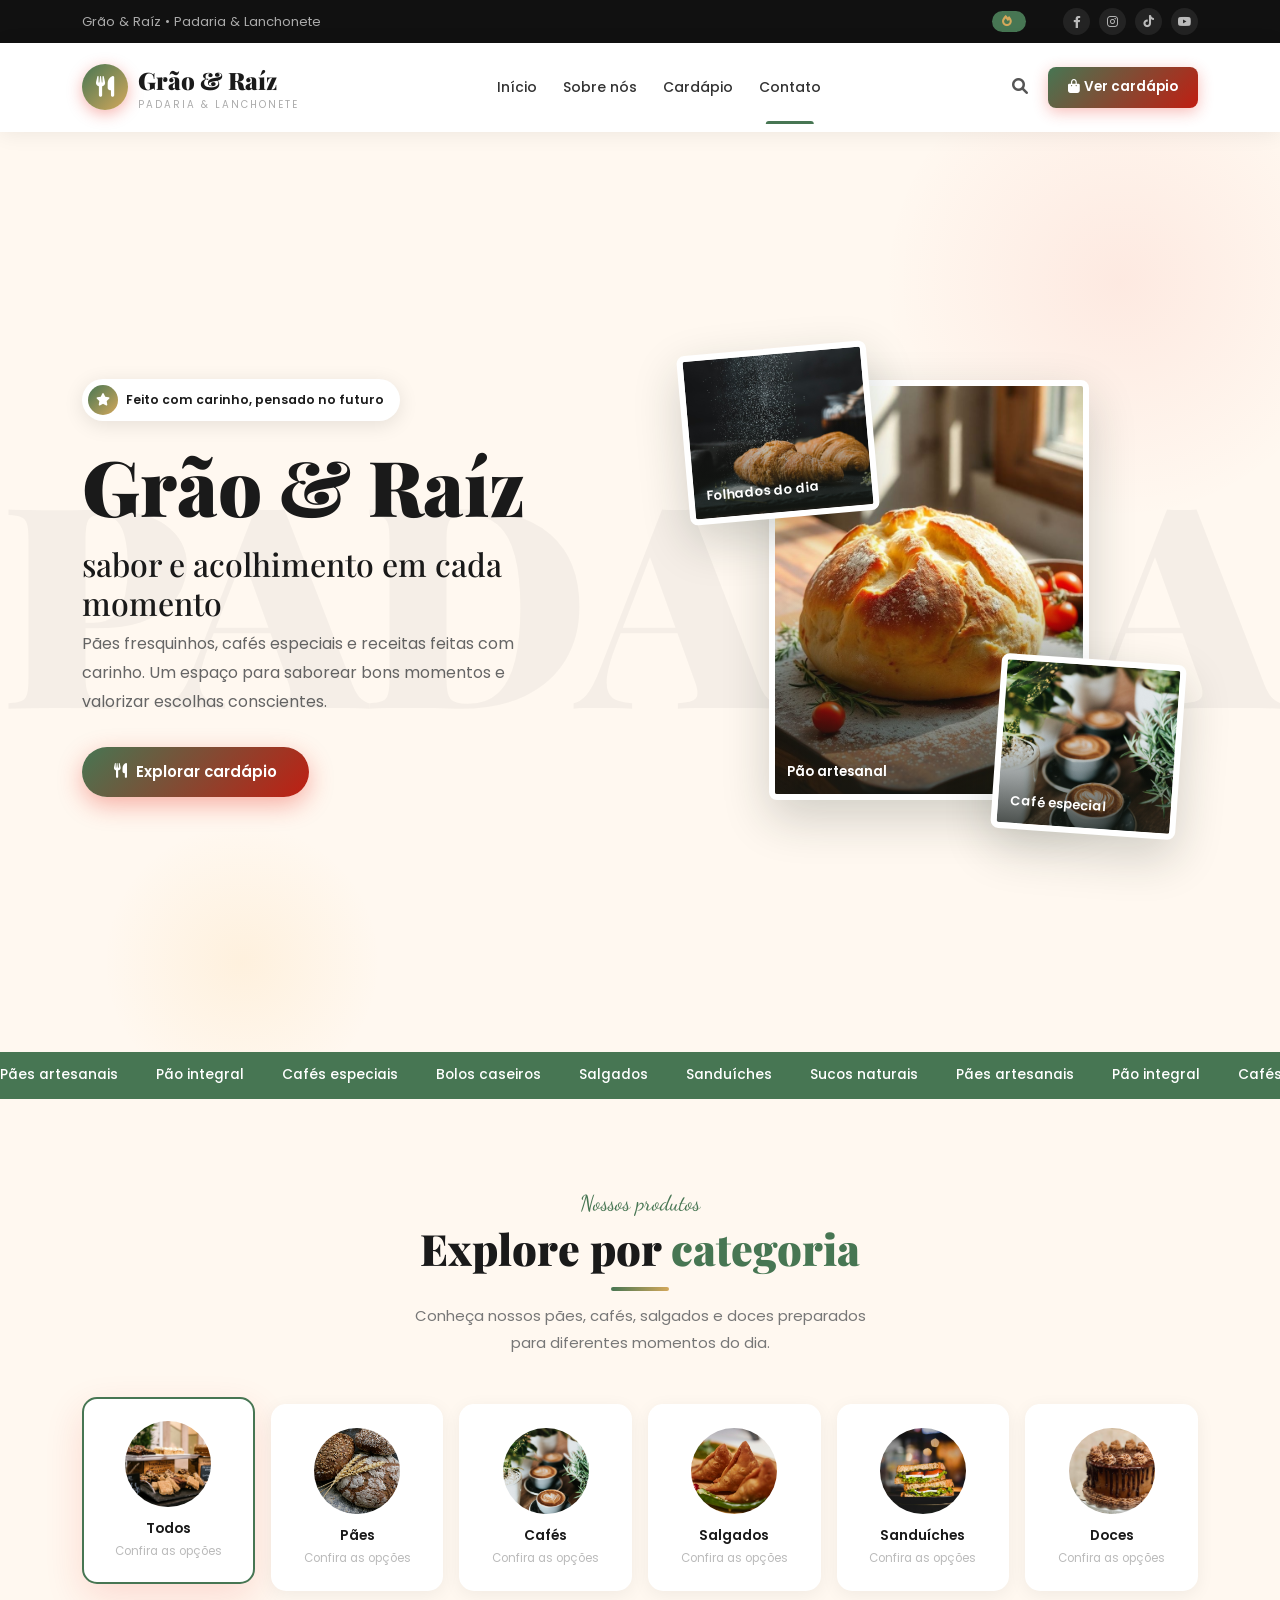
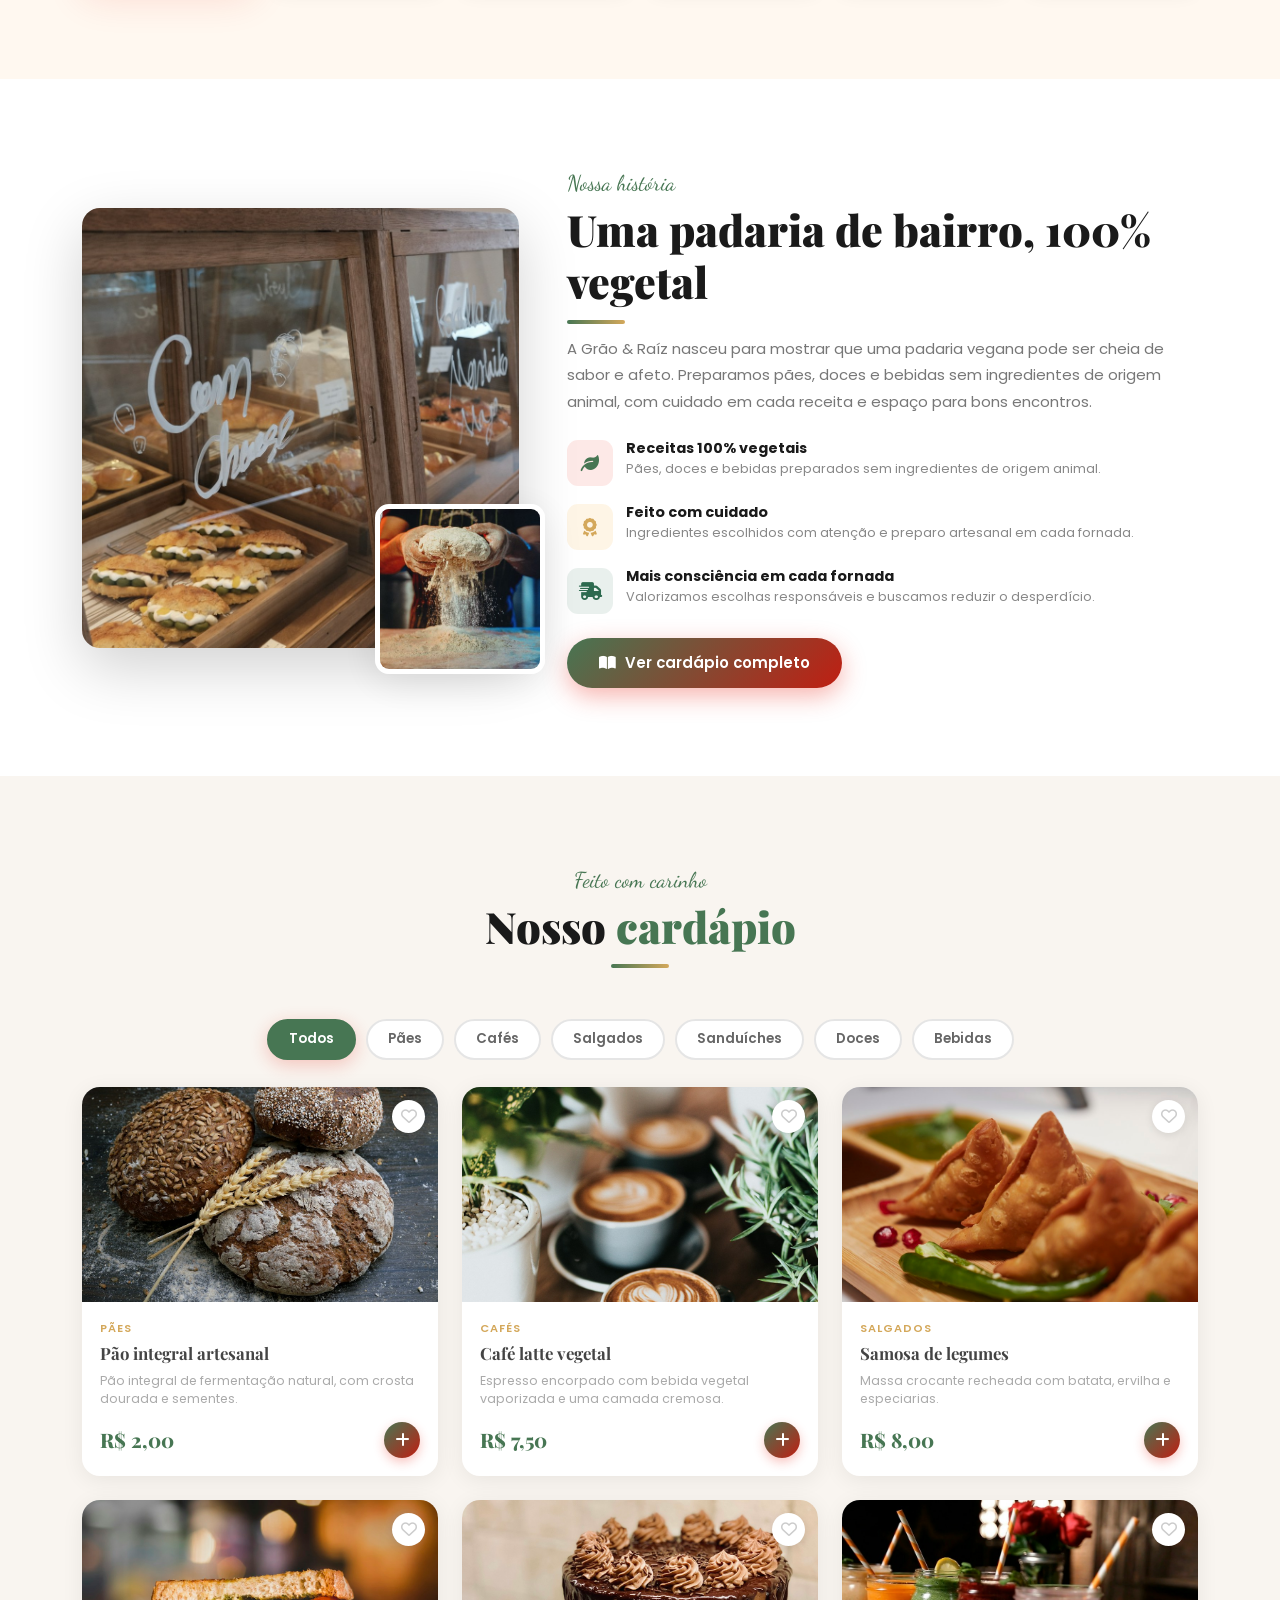
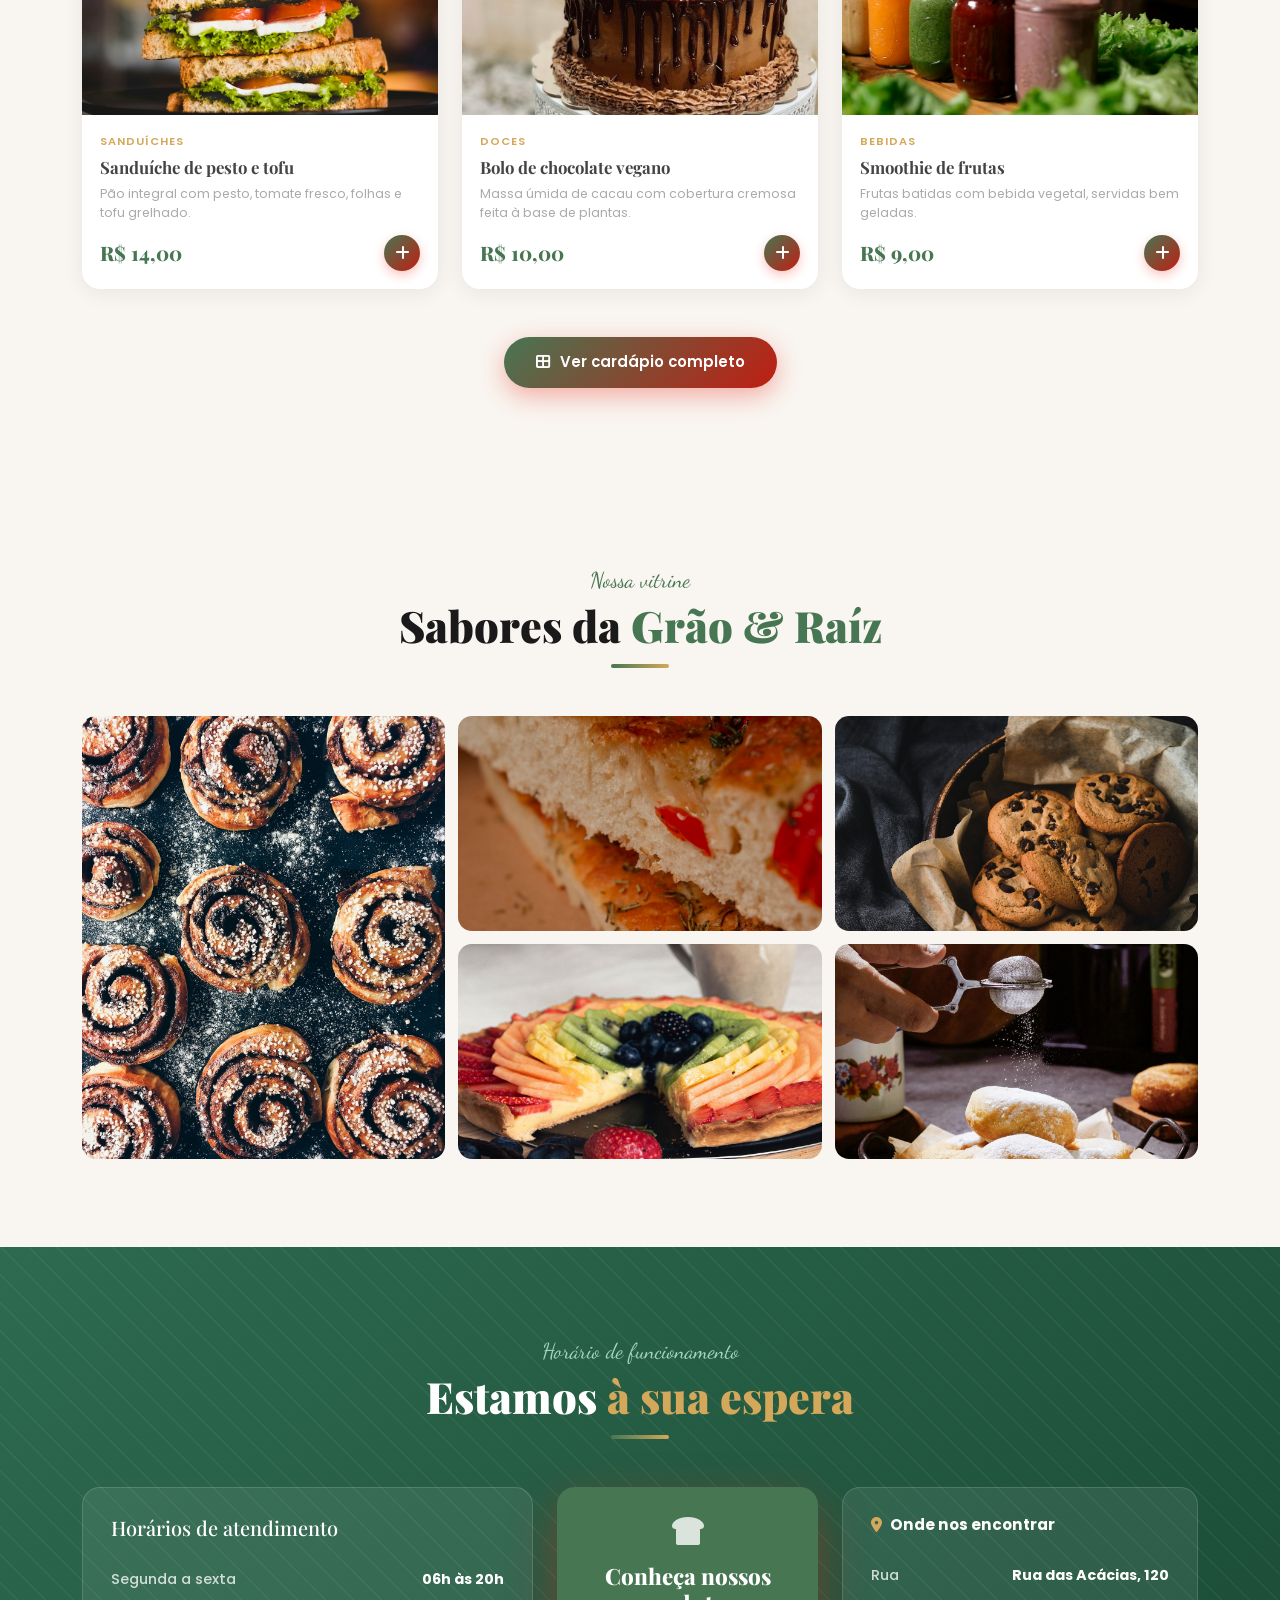
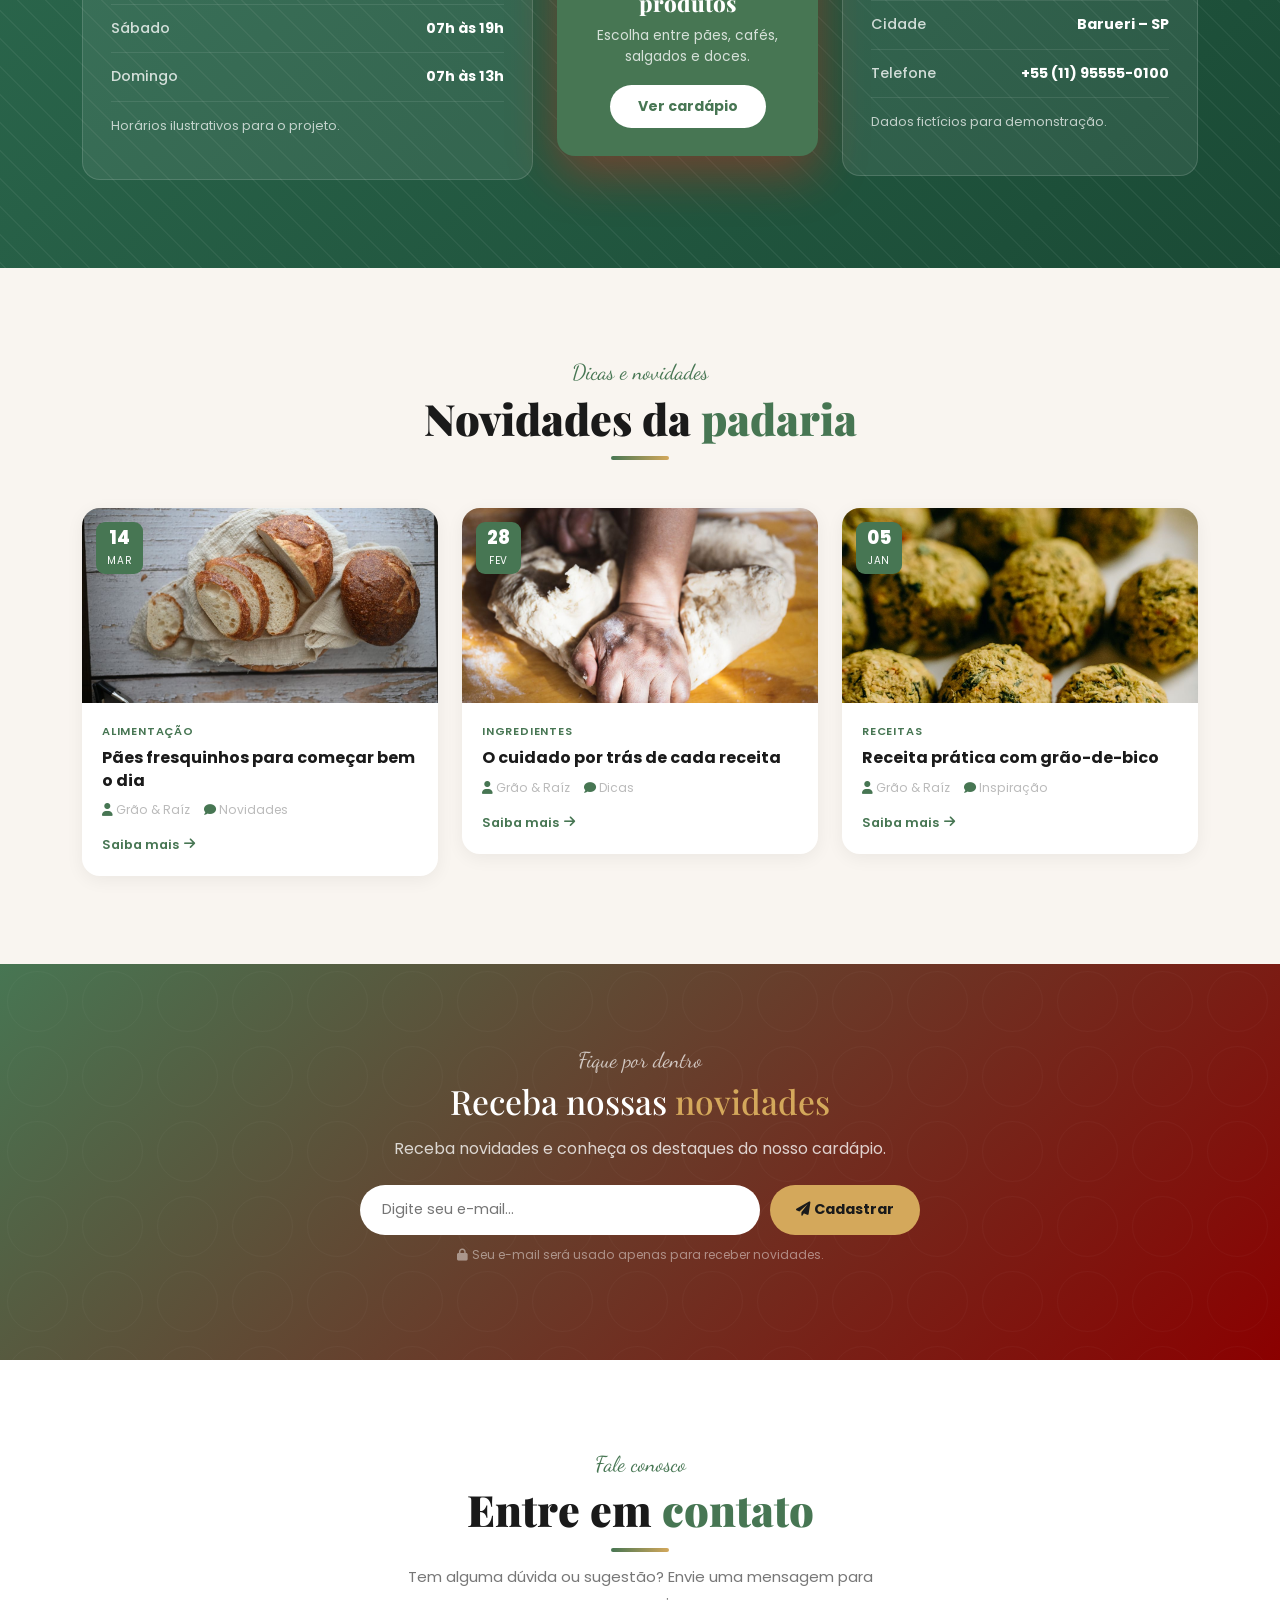
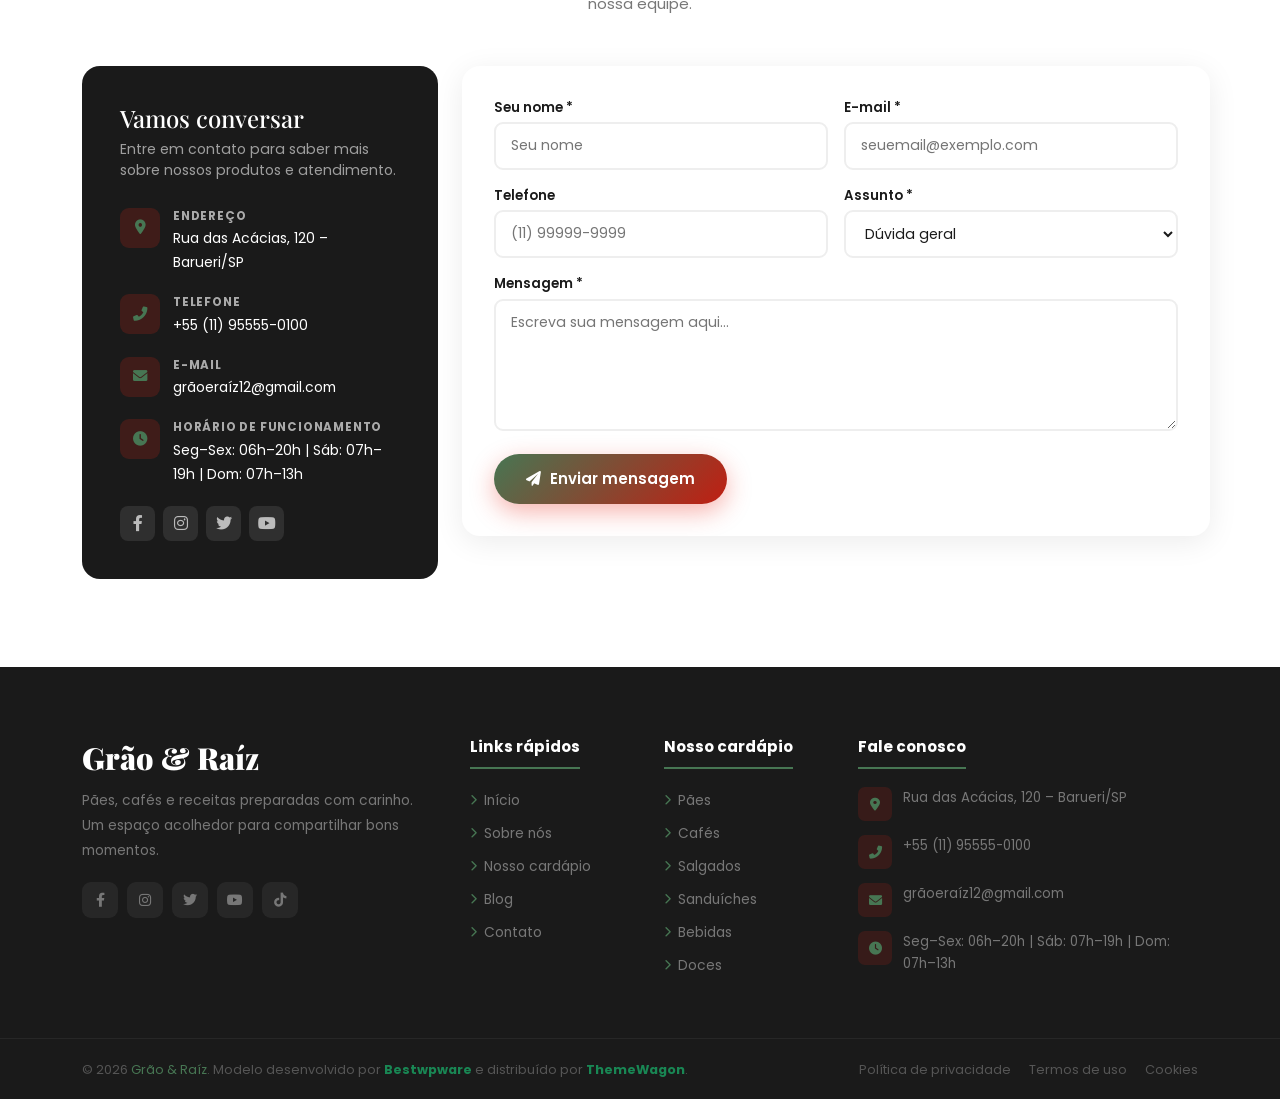
==== commit fcf6ddc9: "Versão 0.2" ====
--- a/sarab/index.html
+++ b/sarab/index.html
@@ -1,1230 +1,851 @@
 <!DOCTYPE html>
-<html lang="en">
-   <head>
-      <meta charset="UTF-8">
-      <meta http-equiv="X-UA-Compatible" content="IE=edge">
-      <meta name="viewport" content="width=device-width, initial-scale=1">
-      <meta name="author" content="Sarab">
-      <meta name="description" content="Sarab - Fast Food & Restaurant HTML Template">
-      <title>Sarab - Fast Food & Restaurant HTML Template</title>
-      <link href="https://fonts.googleapis.com/css2?family=Playfair+Display:wght@400;700;900&family=Poppins:wght@300;400;500;600;700&family=Dancing+Script:wght@700&display=swap" rel="stylesheet"/>
-      <!-- Bootstrap 5.3 -->
-      <link href="css/bootstrap.min.css" rel="stylesheet"/>
-      <!-- AOS Animate on Scroll -->
-      <link href="css/aos.css" rel="stylesheet"/>
-      <!-- Swiper -->
-      <link href="css/swiper-bundle.min.css" rel="stylesheet"/>
-      <!-- all min css -->
-      <link rel="stylesheet" href="css/all.min.css"/>
-      <!-- magnific CSS -->
-      <link rel="stylesheet" href="css/magnific-popup.css"/>
-      <!-- Style CSS -->
-      <link rel="stylesheet" href="css/style.css" />
-   </head>
-   <body>
-      <!-- ============================================================
+
+<html lang="pt-BR">
+
+<head>
+   <meta charset="utf-8" />
+   <meta content="IE=edge" http-equiv="X-UA-Compatible" />
+   <meta content="width=device-width, initial-scale=1" name="viewport" />
+   <meta content="Sarab" name="author" />
+   <meta content="Grão &amp; Raíz: pães artesanais, cafés, salgados e doces em um ambiente acolhedor."
+      name="description" />
+   <title>Grão &amp; Raíz | Padaria &amp; Lanchonete</title>
+   <link
+      href="https://fonts.googleapis.com/css2?family=Playfair+Display:wght@400;700;900&amp;family=Poppins:wght@300;400;500;600;700&amp;family=Dancing+Script:wght@700&amp;display=swap"
+      rel="stylesheet" />
+   <!-- Bootstrap 5.3 -->
+   <link href="css/bootstrap.min.css" rel="stylesheet" />
+   <!-- AOS Animate on Scroll -->
+   <link href="css/aos.css" rel="stylesheet" />
+   <!-- Swiper -->
+   <link href="css/swiper-bundle.min.css" rel="stylesheet" />
+   <!-- all min css -->
+   <link href="css/all.min.css" rel="stylesheet" />
+   <!-- magnific CSS -->
+   <link href="css/magnific-popup.css" rel="stylesheet" />
+   <!-- Style CSS -->
+   <link href="css/style.css" rel="stylesheet" />
+   <style>
+      :root {
+         --primary: #477653;
+         --secondary: #D4A85B
+      }
+
+      .bname span {
+         color: #477653
+      }
+
+      .hcircle img,
+      .mimg img,
+      .catimg {
+         object-fit: cover
+      }
+   </style>
+</head>
+
+<body><!-- ============================================================
          TOP BAR
          ============================================================ -->
-      <div id="topbar">
-         <div class="container">
-            <div class="d-flex justify-content-between align-items-center flex-wrap gap-2">
-               <div class="top-contact d-flex flex-wrap">
-                  <span><i class="fas fa-phone-alt"></i>+1 (800) 123-4567</span>
-                  <span><i class="fas fa-envelope"></i>hello@sarabfood.com</span>
-                  <span><i class="fas fa-map-marker-alt"></i>42 </span>
-               </div>
-               <div class="d-flex align-items-center gap-3">
-                  <span class="ttag"><i class="fas fa-fire me-1"></i></span>
-                  <div class="tsoc">
-                     <a href="#"><i class="fab fa-facebook-f"></i></a>
-                     <a href="#"><i class="fab fa-instagram"></i></a>
-                     <a href="#"><i class="fab fa-tiktok"></i></a>
-                     <a href="#"><i class="fab fa-youtube"></i></a>
-                  </div>
-               </div>
-            </div>
-         </div>
-      </div>
-      <!-- ============================================================
+   <div id="topbar">
+      <div class="container">
+         <div class="d-flex justify-content-between align-items-center flex-wrap gap-2">
+            <div class="top-contact d-flex flex-wrap">
+               <span>Grão &amp; Raíz • Padaria &amp; Lanchonete</span>
+
+
+            </div>
+            <div class="d-flex align-items-center gap-3">
+               <span class="ttag"><i class="fas fa-fire me-1"></i></span>
+               <div class="tsoc">
+                  <a href="#"><i class="fab fa-facebook-f"></i></a>
+                  <a href="#"><i class="fab fa-instagram"></i></a>
+                  <a href="#"><i class="fab fa-tiktok"></i></a>
+                  <a href="#"><i class="fab fa-youtube"></i></a>
+               </div>
+            </div>
+         </div>
+      </div>
+   </div>
+   <!-- ============================================================
          NAVBAR
          ============================================================ -->
-      <nav class="navbar navbar-expand-lg" id="nav">
-         <div class="container">
-            <a class="navbar-brand" href="#">
-               <div class="blogo">
-                  <div class="bico"><i class="fas fa-utensils"></i></div>
-                  <div>
-                     <div class="bname">Grão &<span> Raíz</span></div>
-                     <div class="bsub">Padaria & Lanchonete</div>
-                  </div>
-               </div>
-            </a>
-            <button class="navbar-toggler border-0" type="button" data-bs-toggle="collapse" data-bs-target="#navmenu">
+   <nav class="navbar navbar-expand-lg" id="nav">
+      <div class="container">
+         <a class="navbar-brand" href="#">
+            <div class="blogo">
+               <div class="bico"><i class="fas fa-utensils"></i></div>
+               <div>
+                  <div class="bname">Grão &amp; Raíz</div>
+                  <div class="bsub">Padaria &amp; Lanchonete</div>
+               </div>
+            </div>
+         </a>
+         <button class="navbar-toggler border-0" data-bs-target="#navmenu" data-bs-toggle="collapse" type="button">
             <i class="fas fa-bars" style="color:var(--primary);font-size:1.35rem;"></i>
-            </button>
-            <div class="collapse navbar-collapse" id="navmenu">
-               <ul class="navbar-nav mx-auto">
-                  <li class="nav-item"><a class="nav-link active" href="#hero">Home</a></li>
-                  <li class="nav-item"><a class="nav-link" href="#about">About</a></li>
-                  <li class="nav-item"><a class="nav-link" href="#menu">Menu</a></li>
-                  <li class="nav-item"><a class="nav-link" href="#chefs">Chefs</a></li>
-                  <li class="nav-item"><a class="nav-link" href="#reservation">Reservation</a></li>
-                  <li class="nav-item"><a class="nav-link" href="#testimonials">Reviews</a></li>
-                  <li class="nav-item"><a class="nav-link" href="#contact-section">Contact</a></li>
-               </ul>
-               <div class="d-flex align-items-center gap-1">
-                  <!-- FIX 1: Search button -->
-                  <button id="navSearchBtn" title="Search"><i class="fas fa-search"></i></button>
-                  <a href="#menu" class="nav-link nav-cta"><i class="fas fa-shopping-bag me-1"></i>Order Now</a>
-               </div>
-            </div>
-         </div>
-      </nav>
-      <!-- ============================================================
+         </button>
+         <div class="collapse navbar-collapse" id="navmenu">
+            <ul class="navbar-nav mx-auto">
+               <li class="nav-item"><a class="nav-link active" href="#hero">Início</a></li>
+               <li class="nav-item"><a class="nav-link" href="#about">Sobre nós</a></li>
+               <li class="nav-item"><a class="nav-link" href="#menu">Cardápio</a></li>
+               <li class="nav-item"></li>
+               <li class="nav-item"></li>
+               <li class="nav-item"></li>
+               <li class="nav-item"><a class="nav-link" href="#contact-section">Contato</a></li>
+            </ul>
+            <div class="d-flex align-items-center gap-1">
+               <!-- FIX 1: Search button -->
+               <button id="navSearchBtn" title="Pesquisar"><i class="fas fa-search"></i></button>
+               <a class="nav-link nav-cta" href="#menu"><i class="fas fa-shopping-bag me-1"></i>Ver cardápio</a>
+            </div>
+         </div>
+      </div>
+   </nav>
+   <!-- ============================================================
          FIX 1 � SEARCH OVERLAY POPUP
          ============================================================ -->
-      <div id="searchOv">
-         <button class="sovclose" id="searchClose"><i class="fas fa-times"></i></button>
-         <div class="sovbox">
-            <h4>What are you craving today?</h4>
-            <div class="sovinput">
-               <input type="text" id="searchInput" placeholder="Search burgers, pizza, chicken..." autocomplete="off"/>
-               <button><i class="fas fa-search"></i></button>
-            </div>
-            <!-- Categories inside search box -->
-            <div class="sovcats">
-               <div class="sovcat active" data-cat="all">
-                  <img src="sarab/img/10.jpg" alt=""/>Pãos
-               </div>
-               <div class="sovcat" data-cat="burgers">
-                  <img src="sarab/img/10 Exciting Vegan Launches That'll Make Your___.jpg" alt=""/>Pãos
-               </div>
-               <div class="sovcat" data-cat="pizza">
-                  <img src="sarab/img/199706564719689063.jpg" alt=""/>Pizza
-               </div>
-               <div class="sovcat" data-cat="chicken">
-                  <img src="img/menu/3.jpg" alt=""/>Chicken
-               </div>
-               <div class="sovcat" data-cat="wraps">
-                  <img src="img/menu/4.jpg" alt=""/>Wraps
-               </div>
-               <div class="sovcat" data-cat="pasta">
-                  <img src="img/menu/5.jpg" alt=""/>Pasta
-               </div>
-               <div class="sovcat" data-cat="desserts">
-                  <img src="img/menu/6.jpg" alt=""/>Desserts
-               </div>
-            </div>
-            <div class="sovtrend">
-               <p><i class="fas fa-fire me-1" style="color:var(--secondary);"></i>Trending Searches</p>
-               <span class="ttag">Smash Burger</span>
-               <span class="ttag">Nashville Chicken</span>
-               <span class="ttag">Truffle Pizza</span>
-               <span class="ttag">Lava Cake</span>
-               <span class="ttag">Loaded Fries</span>
-               <span class="ttag">Mango Shake</span>
-            </div>
-         </div>
-      </div>
-      <!-- ============================================================
+   <div id="searchOv">
+      <button class="sovclose" id="searchClose"><i class="fas fa-times"></i></button>
+      <div class="sovbox">
+         <h4>O que você gostaria de saborear hoje?</h4>
+         <div class="sovinput">
+            <input autocomplete="off" id="searchInput" placeholder="Busque pães, cafés, salgados..." type="text" />
+            <button><i class="fas fa-search"></i></button>
+         </div>
+         <!-- Categories inside search box -->
+         <div class="sovcats">
+            <div class="sovcat active" data-cat="all">
+               <img alt="" src="img/category/all-products.jpg" />Todos
+            </div>
+            <div class="sovcat" data-cat="paes">
+               <img alt="" src="img/menu/1.jpg" />Pães
+            </div>
+            <div class="sovcat" data-cat="cafes">
+               <img alt="" src="img/menu/2.jpg" />Cafés
+            </div>
+            <div class="sovcat" data-cat="salgados">
+               <img alt="" src="img/menu/3.jpg" />Salgados
+            </div>
+            <div class="sovcat" data-cat="sanduiches">
+               <img alt="" src="img/menu/4.jpg" />Sanduíches
+            </div>
+            <div class="sovcat" data-cat="bebidas">
+               <img alt="" src="img/menu/6.jpg" />Bebidas
+            </div>
+            <div class="sovcat" data-cat="doces">
+               <img alt="" src="img/menu/5.jpg" />Doces
+            </div>
+         </div>
+         <div class="sovtrend">
+            <p><i class="fas fa-fire me-1" style="color:var(--secondary);"></i>Mais procurados</p>
+            <span class="ttag">Pão integral artesanal</span>
+            <span class="ttag">Café latte vegetal</span>
+            <span class="ttag">Samosa de legumes</span>
+            <span class="ttag">Sanduíche de pesto e tofu</span>
+            <span class="ttag">Bolo de chocolate vegano</span>
+            <span class="ttag">Smoothie de frutas</span>
+         </div>
+      </div>
+   </div>
+   <!-- ============================================================
          HERO
          ============================================================ -->
-      <section id="hero">
-         <div class="hs hs1"></div>
-         <div class="hs hs2"></div>
-         <div class="hbgtxt">FOOD</div>
-         <div class="container">
-            <div class="row align-items-center g-5" style="min-height:88vh;">
-               <div class="col-lg-6">
-                  <div class="hbadge">
-                     <div class="hbi"><i class="fas fa-star"></i></div>
-                     <span>Padaria número 1 da região</span>
-                  </div>
-                  <h1 class="htitle">Grão & Raíz <span class="hl">Padaria</span> Para Todo Momento<br/></h1>
-                  <p class="hdesc">Mais do que uma padaria, queremos ser o ponto de encontro do seu dia. Aquele lugar familiar onde o padeiro conhece o seu pedido e todo mundo se sente em casa</p>
-                  <div class="d-flex flex-wrap gap-3 mb-2">
-                     <a href="#menu" class="btn-red"><i class="fas fa-utensils"></i>Explore Menu</a>
-                     <!-- FIX 2: Magnific popup video trigger -->
-					 <a href="https://www.youtube.com/watch?v=RXv_uIN6e-Y" class="magnific_popup btn-play popup-youtube">
-						<div class="pico"><i class="fas fa-play"></i></div>
-						<span>Watch Our Story</span>
-					 </a>
-                  </div>
-                  <div class="hstats d-flex gap-3 flex-wrap mt-4">
-                     <div class="hstat"><span class="snum">850<em>+</em></span><small>Clientes Satisfeitos</small></div>
-                     <div class="sdiv"></div>
-                     <div class="hstat"><span class="snum">120<em>+</em></span><small>Itens no Cardapio</small></div>
-                     <div class="sdiv"></div>
-                     <div class="hstat"><span class="snum">10<em>+</em></span><small>Profissionais</small></div>
-                     <div class="sdiv"></div>
-                     <div class="hstat"><span class="snum">5<em> anos</em></span><small>de experiência</small></div>
-                  </div>
-               </div>
-               <div class="col-lg-6">
-                  <div style="position:relative;text-align:center;">
-                     <div class="hcircle">
-                        <img src="img/banner-img.jpg" alt="Burger"/>
-                     </div>
-                     <div class="fcard fc1">
-                        <div class="fcoi r"><i class="fas fa-fire"></i></div>
-                        <div><span class="fcnum">Hot Deal</span><span class="fcsm">30% off today</span></div>
-                     </div>
-                     <div class="fcard fc2">
-                        <div class="fcoi y"><i class="fas fa-star"></i></div>
-                        <div><span class="fcnum">4.9/5</span><span class="fcsm">2k+ reviews</span></div>
-                     </div>
-                     <div class="fcard fc3">
-                        <div class="fcoi g"><i class="fas fa-clock"></i></div>
-                        <div><span class="fcnum">20 min</span><span class="fcsm">Fast delivery</span></div>
-                     </div>
-                  </div>
-               </div>
-            </div>
-         </div>
-      </section>
-      <!-- MARQUEE -->
-      <div class="mqsec">
-         <div class="mqtrack">
-            <div class="mqitem"><i class="fas fa-circle"></i>Pão</div>
-            <div class="mqitem"><i class="fas fa-circle"></i>Pão de queijo</div>
-            <div class="mqitem"><i class="fas fa-circle"></i>Queijo</div>
-            <div class="mqitem"><i class="fas fa-circle"></i> &amp; Rolls</div>
-            <div class="mqitem"><i class="fas fa-circle"></i>Loaded Fries</div>
-            <div class="mqitem"><i class="fas fa-circle"></i>Ice Cream Shakes</div>
-            <div class="mqitem"><i class="fas fa-circle"></i>Grilled Sandwiches</div>
-            <div class="mqitem"><i class="fas fa-circle"></i>Crispy Fried Chicken</div>
-            <div class="mqitem"><i class="fas fa-circle"></i>Gourmet Burgers</div>
-            <div class="mqitem"><i class="fas fa-circle"></i>Artisan Pizzas</div>
-            <div class="mqitem"><i class="fas fa-circle"></i>Fresh Wraps &amp; Rolls</div>
-            <div class="mqitem"><i class="fas fa-circle"></i>Loaded Fries</div>
-            <div class="mqitem"><i class="fas fa-circle"></i>Ice Cream Shakes</div>
-            <div class="mqitem"><i class="fas fa-circle"></i>Grilled Sandwiches</div>
-         </div>
-      </div>
-      <!-- CATEGORY -->
-      <section id="category">
-         <div class="container">
-            <div class="text-center mb-5" data-aos="fade-up">
-               <span class="slbl">O que Oferecemos</span>
-               <h2 class="stitle">Nosso <span>Cardápio</span></h2>
-               <div class="sline"></div>
-               <p class="sdesc mx-auto" style="max-width:480px;">Do pão quentinho rs to exotic world cuisines - find your favourite in our menu</p>
-            </div>
-            <div class="row g-3 justify-content-center">
-               <div class="col-6 col-sm-4 col-md-3 col-lg-2" data-aos="zoom-in" data-aos-delay="0">
-                  <div class="catcard active" data-filter="all">
-                     <img class="catimg" src="img/category/1.jpg" alt=""/>
-                     <div class="catnm">All Items</div>
-                     <div class="catct">99 items</div>
-                  </div>
-               </div>
-               <div class="col-6 col-sm-4 col-md-3 col-lg-2" data-aos="zoom-in" data-aos-delay="70">
-                  <div class="catcard" data-filter="burgers">
-                     <img class="catimg" src="img/category/2.jpg" alt=""/>
-                     <div class="catnm">Burgers</div>
-                     <div class="catct">24 items</div>
-                  </div>
-               </div>
-               <div class="col-6 col-sm-4 col-md-3 col-lg-2" data-aos="zoom-in" data-aos-delay="140">
-                  <div class="catcard" data-filter="pizza">
-                     <img class="catimg" src="img/category/3.jpg" alt=""/>
-                     <div class="catnm">Pizza</div>
-                     <div class="catct">18 items</div>
-                  </div>
-               </div>
-               <div class="col-6 col-sm-4 col-md-3 col-lg-2" data-aos="zoom-in" data-aos-delay="210">
-                  <div class="catcard" data-filter="chicken">
-                     <img class="catimg" src="img/category/4.jpg" alt=""/>
-                     <div class="catnm">Fried Chicken</div>
-                     <div class="catct">15 items</div>
-                  </div>
-               </div>
-               <div class="col-6 col-sm-4 col-md-3 col-lg-2" data-aos="zoom-in" data-aos-delay="280">
-                  <div class="catcard" data-filter="wraps">
-                     <img class="catimg" src="img/category/5.jpg" alt=""/>
-                     <div class="catnm">Wraps</div>
-                     <div class="catct">12 items</div>
-                  </div>
-               </div>
-               <div class="col-6 col-sm-4 col-md-3 col-lg-2" data-aos="zoom-in" data-aos-delay="350">
-                  <div class="catcard" data-filter="desserts">
-                     <img class="catimg" src="img/category/6.jpg" alt=""/>
-                     <div class="catnm">Desserts</div>
-                     <div class="catct">20 items</div>
-                  </div>
-               </div>
-            </div>
-         </div>
-      </section>
-      <!-- ABOUT -->
-      <section id="about">
-         <div class="container">
-            <div class="row align-items-center g-5">
-               <div class="col-lg-5" data-aos="fade-right">
-                  <div class="astack">
-                     <div class="aexp"><span class="anum">12+</span><small>Years of<br/>Excellence</small></div>
-                     <div class="amain"><img src="img/about1.jpg" alt="Restaurant"/></div>
-                     <div class="asm"><img src="img/about2.jpg" alt=""/></div>
-                  </div>
-               </div>
-               <div class="col-lg-7" data-aos="fade-left">
-                  <span class="slbl">Our Story</span>
-                  <h2 class="stitle text-start">We Invite You to Visit<br/>Our <span>Food Restaurant</span></h2>
-                  <div class="sline lft"></div>
-                  <p class="sdesc mb-4">Founded in 2012, Sarab began as a small corner joint with a big dream - to serve food that brings people together. Today we're proud to serve thousands of happy customers every week with the same passion that started it all.</p>
-                  <div class="mb-4">
-                     <div class="fti">
-                        <div class="ftico r"><i class="fas fa-leaf"></i></div>
-                        <div>
-                           <h6>100% Fresh Ingredients</h6>
-                           <p>We source locally and sustainably. Every ingredient is hand-picked daily for maximum freshness.</p>
-                        </div>
-                     </div>
-                     <div class="fti">
-                        <div class="ftico y"><i class="fas fa-award"></i></div>
-                        <div>
-                           <h6>Award-Winning Recipes</h6>
-                           <p>Our signature recipes have won national culinary awards 5 years in a row.</p>
-                        </div>
-                     </div>
-                     <div class="fti">
-                        <div class="ftico g"><i class="fas fa-shipping-fast"></i></div>
-                        <div>
-                           <h6>Lightning-Fast Delivery</h6>
-                           <p>Order online and get hot, fresh food at your door in under 25 minutes, guaranteed.</p>
-                        </div>
-                     </div>
-                  </div>
-                  <a href="#menu" class="btn-red"><i class="fas fa-book-open"></i>View Full Menu</a>
-               </div>
-            </div>
-         </div>
-      </section>
-      <!-- ============================================================
+   <section id="hero">
+      <div class="hs hs1"></div>
+      <div class="hs hs2"></div>
+      <div class="hbgtxt">PADARIA</div>
+      <div class="container">
+         <div class="row align-items-center g-5" style="min-height:88vh;">
+            <div class="col-lg-6">
+               <div class="hbadge">
+                  <div class="hbi"><i class="fas fa-star"></i></div>
+                  <span>Feito com carinho, pensado no futuro</span>
+               </div>
+               <h1 class="htitle">Grão &amp; Raíz </h1>
+               <h2 class="hsubtitle">sabor e acolhimento em cada momento</h2> 
+               <p class="hdesc">Pães fresquinhos, cafés especiais e receitas feitas com carinho. Um espaço para saborear
+                  bons momentos e valorizar escolhas conscientes.</p>
+               <div class="d-flex flex-wrap gap-3 mb-2">
+                  <a class="btn-red" href="#menu"><i class="fas fa-utensils"></i>Explorar cardápio</a>
+                  <!-- FIX 2: Magnific popup video trigger -->
+               </div>
+            </div>
+            <div class="col-lg-6">
+               <div class="hshowcase" aria-label="Destaques da padaria">
+                  <figure class="hphoto hphoto-main">
+                     <img alt="Pão artesanal dourado sobre uma mesa" src="img/10.jpg" />
+                     <figcaption>Pão artesanal</figcaption>
+                  </figure>
+                  <figure class="hphoto hphoto-pastry">
+                     <img alt="Folhados dourados recém-assados" src="img/hero-pastries.jpg" />
+                     <figcaption>Folhados do dia</figcaption>
+                  </figure>
+                  <figure class="hphoto hphoto-coffee">
+                     <img alt="Cafés com arte latte em uma mesa acolhedora" src="img/hero-coffee.jpg" />
+                     <figcaption>Café especial</figcaption>
+                  </figure>
+               </div>
+            </div>
+         </div>
+      </div>
+   </section>
+   <!-- MARQUEE -->
+   <div class="mqsec">
+      <div class="mqtrack">
+         <div class="mqitem">Pães artesanais</div>
+         <div class="mqitem">Pão integral</div>
+         <div class="mqitem">Cafés especiais</div>
+         <div class="mqitem">Bolos caseiros</div>
+         <div class="mqitem">Salgados</div>
+         <div class="mqitem">Sanduíches</div>
+         <div class="mqitem">Sucos naturais</div>
+         <div class="mqitem">Pães artesanais</div>
+         <div class="mqitem">Pão integral</div>
+         <div class="mqitem">Cafés especiais</div>
+         <div class="mqitem">Bolos caseiros</div>
+         <div class="mqitem">Salgados</div>
+         <div class="mqitem">Sanduíches</div>
+         <div class="mqitem">Sucos naturais</div>
+      </div>
+   </div>
+   <!-- CATEGORY -->
+   <section id="category">
+      <div class="container">
+         <div class="text-center mb-5" data-aos="fade-up">
+            <span class="slbl">Nossos produtos</span>
+            <h2 class="stitle">Explore por <span>categoria</span></h2>
+            <div class="sline"></div>
+            <p class="sdesc mx-auto" style="max-width:480px;">Conheça nossos pães, cafés, salgados e doces preparados
+               para diferentes momentos do dia.</p>
+         </div>
+         <div class="row g-3 justify-content-center">
+            <div class="col-6 col-sm-4 col-md-3 col-lg-2" data-aos="zoom-in" data-aos-delay="0">
+               <div class="catcard active" data-filter="all">
+                  <img alt="Variedade de bolos e doces veganos" class="catimg" src="img/category/all-products.jpg" />
+                  <div class="catnm">Todos</div>
+                  <div class="catct">Confira as opções</div>
+               </div>
+            </div>
+            <div class="col-6 col-sm-4 col-md-3 col-lg-2" data-aos="zoom-in" data-aos-delay="70">
+               <div class="catcard" data-filter="paes">
+                  <img alt="Pães integrais artesanais" class="catimg" src="img/menu/1.jpg" />
+                  <div class="catnm">Pães</div>
+                  <div class="catct">Confira as opções</div>
+               </div>
+            </div>
+            <div class="col-6 col-sm-4 col-md-3 col-lg-2" data-aos="zoom-in" data-aos-delay="140">
+               <div class="catcard" data-filter="cafes">
+                  <img alt="Café preparado com bebida vegetal" class="catimg" src="img/menu/2.jpg" />
+                  <div class="catnm">Cafés</div>
+                  <div class="catct">Confira as opções</div>
+               </div>
+            </div>
+            <div class="col-6 col-sm-4 col-md-3 col-lg-2" data-aos="zoom-in" data-aos-delay="210">
+               <div class="catcard" data-filter="salgados">
+                  <img alt="Samosas de legumes" class="catimg" src="img/menu/3.jpg" />
+                  <div class="catnm">Salgados</div>
+                  <div class="catct">Confira as opções</div>
+               </div>
+            </div>
+            <div class="col-6 col-sm-4 col-md-3 col-lg-2" data-aos="zoom-in" data-aos-delay="280">
+               <div class="catcard" data-filter="sanduiches">
+                  <img alt="Sanduíche vegetal com pesto, tomate e folhas" class="catimg" src="img/menu/4.jpg" />
+                  <div class="catnm">Sanduíches</div>
+                  <div class="catct">Confira as opções</div>
+               </div>
+            </div>
+            <div class="col-6 col-sm-4 col-md-3 col-lg-2" data-aos="zoom-in" data-aos-delay="350">
+               <div class="catcard" data-filter="doces">
+                  <img alt="Bolo de chocolate vegano" class="catimg" src="img/menu/5.jpg" />
+                  <div class="catnm">Doces</div>
+                  <div class="catct">Confira as opções</div>
+               </div>
+            </div>
+         </div>
+      </div>
+   </section>
+   <!-- ABOUT -->
+   <section id="about">
+      <div class="container">
+         <div class="row align-items-center g-5">
+            <div class="col-lg-5" data-aos="fade-right">
+               <div class="astack">
+
+                  <div class="amain"><img alt="Balcão de madeira com pães e produtos em uma padaria"
+                        src="img/about-bakery.jpg" /></div>
+                  <div class="asm"><img alt="Padeiro preparando massa artesanal em uma bancada enfarinhada"
+                        src="img/about-process.jpg" /></div>
+               </div>
+            </div>
+            <div class="col-lg-7" data-aos="fade-left">
+               <span class="slbl">Nossa história</span>
+               <h2 class="stitle text-start">Uma padaria de bairro, 100% vegetal</h2>
+               <div class="sline lft"></div>
+               <p class="sdesc mb-4">A Grão &amp; Raíz nasceu para mostrar que uma padaria vegana pode ser cheia de
+                  sabor e afeto. Preparamos pães, doces e bebidas sem ingredientes de origem animal, com cuidado em cada
+                  receita e espaço para bons encontros.</p>
+               <div class="mb-4">
+                  <div class="fti">
+                     <div class="ftico r"><i class="fas fa-leaf"></i></div>
+                     <div>
+                        <h6>Receitas 100% vegetais</h6>
+                        <p>Pães, doces e bebidas preparados sem ingredientes de origem animal.</p>
+                     </div>
+                  </div>
+                  <div class="fti">
+                     <div class="ftico y"><i class="fas fa-award"></i></div>
+                     <div>
+                        <h6>Feito com cuidado</h6>
+                        <p>Ingredientes escolhidos com atenção e preparo artesanal em cada fornada.</p>
+                     </div>
+                  </div>
+                  <div class="fti">
+                     <div class="ftico g"><i class="fas fa-shipping-fast"></i></div>
+                     <div>
+                        <h6>Mais consciência em cada fornada</h6>
+                        <p>Valorizamos escolhas responsáveis e buscamos reduzir o desperdício.</p>
+                     </div>
+                  </div>
+               </div>
+               <a class="btn-red" href="#menu"><i class="fas fa-book-open"></i>Ver cardápio completo</a>
+            </div>
+         </div>
+      </div>
+   </section>
+   <!-- ============================================================
          MENU � FIX 3 (filter works) + FIX 4 (plus opens popup)
          ============================================================ -->
-      <section id="menu">
-         <div class="container">
-            <div class="text-center mb-5" data-aos="fade-up">
-               <span class="slbl">What's Cooking</span>
-               <h2 class="stitle">Our Delicious <span>Menu</span></h2>
-               <div class="sline"></div>
-            </div>
-            <!-- FIX 3 � filter buttons -->
-            <div class="text-center mb-4" data-aos="fade-up">
-               <button class="filtbtn active" data-f="all">All</button>
-               <button class="filtbtn" data-f="burgers">Burgers</button>
-               <button class="filtbtn" data-f="pizza">Pizza</button>
-               <button class="filtbtn" data-f="chicken">Chicken</button>
-               <button class="filtbtn" data-f="wraps">Wraps</button>
-               <button class="filtbtn" data-f="desserts">Desserts</button>
-               <button class="filtbtn" data-f="pasta">Pasta</button>
-            </div>
-            <div class="row g-4" id="mgrid">
-               <!-- CARD 1: Burgers -->
-               <div class="col-sm-6 col-lg-4 mwrap" data-c="burgers" data-aos="fade-up">
-                  <div class="mcard"
-                     data-img="img/menu/1.jpg"
-                     data-title="Classic Smash Burger"
-                     data-cat="Burgers"
-                     data-price="$14.99" data-old="$18.99"
-                     data-rating="4.9" data-reviews="128"
-                     data-cal="620" data-time="12"
-                     data-desc="Double smashed patty, cheddar cheese, caramelized onions, house pickles and our legendary special sauce. Made fresh to order on a toasted brioche bun."
-                     data-tags="Spicy,Bestseller,Beef">
-                     <div class="mimg">
-                        <img src="img/menu/1.jpg" alt="Smash Burger"/>
-                        <div class="mbdg hot"><i class="fas fa-star"></i> Hot</div>
-                        <div class="mhrt"><i class="far fa-heart"></i></div>
-                     </div>
-                     <div class="mbody">
-                        <div class="mcat">Burgers</div>
-                        <div class="mtit">Classic Smash Burger</div>
-                        <div class="mdesc">Double smashed patty, cheddar, caramelized onions, pickles &amp; special sauce</div>
-                        <div class="mfoot">
-                           <div>
-                              <div class="mprice">$14.99 <small>$18.99</small></div>
-                              <div class="mstars"><i class="fas fa-star"></i> <span style="color:#bbb;font-size:.7rem;">(128)</span></div>
-                           </div>
-                           <button class="madd" title="View Details"><i class="fas fa-plus"></i></button>
+   <section id="menu">
+      <div class="container">
+         <div class="text-center mb-5" data-aos="fade-up">
+            <span class="slbl">Feito com carinho</span>
+            <h2 class="stitle">Nosso <span>cardápio</span></h2>
+            <div class="sline"></div>
+         </div>
+         <!-- FIX 3 � filter buttons -->
+         <div class="text-center mb-4" data-aos="fade-up">
+            <button class="filtbtn active" data-f="all">Todos</button>
+            <button class="filtbtn" data-f="paes">Pães</button>
+            <button class="filtbtn" data-f="cafes">Cafés</button>
+            <button class="filtbtn" data-f="salgados">Salgados</button>
+            <button class="filtbtn" data-f="sanduiches">Sanduíches</button>
+            <button class="filtbtn" data-f="doces">Doces</button>
+            <button class="filtbtn" data-f="bebidas">Bebidas</button>
+         </div>
+         <div class="row g-4" id="mgrid">
+            <!-- CARD 1: Pão integral -->
+            <div class="col-sm-6 col-lg-4 mwrap" data-aos="fade-up" data-c="paes">
+               <div class="mcard" data-cal="" data-cat="Pães"
+                  data-desc="Pão integral de fermentação natural, com crosta dourada e sementes."
+                  data-img="img/menu/1.jpg" data-old="" data-price="R$ 2,00" data-rating="4.9" data-reviews="128"
+                  data-tags="Vegano,Artesanal" data-time="" data-title="Pão integral artesanal">
+                  <div class="mimg">
+                     <img alt="Pães integrais artesanais com sementes" src="img/menu/1.jpg" />
+                     <div class="mhrt"><i class="far fa-heart"></i></div>
+                  </div>
+                  <div class="mbody">
+                     <div class="mcat">Pães</div>
+                     <div class="mtit">Pão integral artesanal</div>
+                     <div class="mdesc">Pão integral de fermentação natural, com crosta dourada e sementes.</div>
+                     <div class="mfoot">
+                        <div>
+                           <div class="mprice">R$ 2,00</div>
                         </div>
-                     </div>
-                  </div>
-               </div>
-               <!-- CARD 2: Pizza -->
-               <div class="col-sm-6 col-lg-4 mwrap" data-c="pizza" data-aos="fade-up" data-aos-delay="80">
-                  <div class="mcard"
-                     data-img="img/menu/2.jpg"
-                     data-title="Margherita Royale"
-                     data-cat="Pizza"
-                     data-price="$19.99" data-old="$24.99"
-                     data-rating="4.8" data-reviews="95"
-                     data-cal="480" data-time="18"
-                     data-desc="San Marzano tomatoes, fresh buffalo mozzarella, fragrant basil leaves, drizzled with Italian truffle oil on a hand-stretched sourdough base."
-                     data-tags="Vegetarian,New,Italian">
-                     <div class="mimg">
-                        <img src="img/menu/2.jpg" alt="Pizza"/>
-                        <div class="mbdg new"><i class="fas fa-star"></i> New</div>
-                        <div class="mhrt"><i class="far fa-heart"></i></div>
-                     </div>
-                     <div class="mbody">
-                        <div class="mcat">Pizza</div>
-                        <div class="mtit">Margherita Royale</div>
-                        <div class="mdesc">San Marzano tomatoes, buffalo mozzarella, basil &amp; truffle oil on sourdough</div>
-                        <div class="mfoot">
-                           <div>
-                              <div class="mprice">$19.99 <small>$24.99</small></div>
-                              <div class="mstars"><i class="fas fa-star"></i> <span style="color:#bbb;font-size:.7rem;">(95)</span></div>
-                           </div>
-                           <button class="madd" title="View Details"><i class="fas fa-plus"></i></button>
+                        <button class="madd" title="Ver detalhes"><i class="fas fa-plus"></i></button>
+                     </div>
+                  </div>
+               </div>
+            </div>
+            <!-- CARD 2: Café vegetal -->
+            <div class="col-sm-6 col-lg-4 mwrap" data-aos="fade-up" data-aos-delay="80" data-c="cafes">
+               <div class="mcard" data-cal="" data-cat="Cafés"
+                  data-desc="Espresso encorpado com bebida vegetal vaporizada e uma camada cremosa."
+                  data-img="img/menu/2.jpg" data-old="" data-price="R$ 7,50" data-rating="4.8" data-reviews="95"
+                  data-tags="Vegano,Artesanal" data-time="" data-title="Café latte vegetal">
+                  <div class="mimg">
+                     <img alt="Café latte preparado com bebida vegetal" src="img/menu/2.jpg" />
+                     <div class="mhrt"><i class="far fa-heart"></i></div>
+                  </div>
+                  <div class="mbody">
+                     <div class="mcat">Cafés</div>
+                     <div class="mtit">Café latte vegetal</div>
+                     <div class="mdesc">Espresso encorpado com bebida vegetal vaporizada e uma camada cremosa.</div>
+                     <div class="mfoot">
+                        <div>
+                           <div class="mprice">R$ 7,50</div>
                         </div>
-                     </div>
-                  </div>
-               </div>
-               <!-- CARD 3: Chicken -->
-               <div class="col-sm-6 col-lg-4 mwrap" data-c="chicken" data-aos="fade-up" data-aos-delay="160">
-                  <div class="mcard"
-                     data-img="img/menu/3.jpg"
-                     data-title="Nashville Hot Chicken"
-                     data-cat="Chicken"
-                     data-price="$12.99" data-old="$16.99"
-                     data-rating="5.0" data-reviews="210"
-                     data-cal="710" data-time="15"
-                     data-desc="Extra-crispy fried chicken tossed in our signature fiery Nashville spice blend, served with honey drizzle and house pickles on a toasted brioche bun."
-                     data-tags="Spicy,Bestseller,Crispy">
-                     <div class="mimg">
-                        <img src="img/menu/3.jpg" alt="Chicken"/>
-                        <div class="mbdg"><i class="fas fa-star"></i> Best Seller</div>
-                        <div class="mhrt"><i class="far fa-heart"></i></div>
-                     </div>
-                     <div class="mbody">
-                        <div class="mcat">Chicken</div>
-                        <div class="mtit">Nashville Hot Chicken</div>
-                        <div class="mdesc">Crispy fried chicken in fiery Nashville spice blend with honey drizzle</div>
-                        <div class="mfoot">
-                           <div>
-                              <div class="mprice">$12.99 <small>$16.99</small></div>
-                              <div class="mstars"><i class="fas fa-star"></i> <span style="color:#bbb;font-size:.7rem;">(210)</span></div>
-                           </div>
-                           <button class="madd" title="View Details"><i class="fas fa-plus"></i></button>
+                        <button class="madd" title="Ver detalhes"><i class="fas fa-plus"></i></button>
+                     </div>
+                  </div>
+               </div>
+            </div>
+            <!-- CARD 3: Samosa de legumes -->
+            <div class="col-sm-6 col-lg-4 mwrap" data-aos="fade-up" data-aos-delay="160" data-c="salgados">
+               <div class="mcard" data-cal="" data-cat="Salgados"
+                  data-desc="Massa crocante recheada com batata, ervilha e especiarias." data-img="img/menu/3.jpg"
+                  data-old="" data-price="R$ 8,00" data-rating="5.0" data-reviews="210" data-tags="Vegano,Artesanal"
+                  data-time="" data-title="Samosa de legumes">
+                  <div class="mimg">
+                     <img alt="Samosas douradas com recheio de legumes" src="img/menu/3.jpg" />
+                     <div class="mhrt"><i class="far fa-heart"></i></div>
+                  </div>
+                  <div class="mbody">
+                     <div class="mcat">Salgados</div>
+                     <div class="mtit">Samosa de legumes</div>
+                     <div class="mdesc">Massa crocante recheada com batata, ervilha e especiarias.</div>
+                     <div class="mfoot">
+                        <div>
+                           <div class="mprice">R$ 8,00</div>
                         </div>
-                     </div>
-                  </div>
-               </div>
-               <!-- CARD 4: Wraps -->
-               <div class="col-sm-6 col-lg-4 mwrap" data-c="wraps" data-aos="fade-up">
-                  <div class="mcard"
-                     data-img="img/menu/4.jpg"
-                     data-title="Loaded Fajita Wrap"
-                     data-cat="Wraps"
-                     data-price="$10.99" data-old=""
-                     data-rating="4.5" data-reviews="74"
-                     data-cal="520" data-time="10"
-                     data-desc="Grilled chicken strips, saut�ed bell peppers and onions, sour cream, fresh guacamole and salsa wrapped in a warm flour tortilla with melted cheddar."
-                     data-tags="Grilled,Fresh,Mexican">
-                     <div class="mimg">
-                        <img src="img/menu/4.jpg" alt="Wrap"/>
-                        <div class="mhrt"><i class="far fa-heart"></i></div>
-                     </div>
-                     <div class="mbody">
-                        <div class="mcat">Wraps</div>
-                        <div class="mtit">Loaded Fajita Wrap</div>
-                        <div class="mdesc">Grilled chicken, peppers, sour cream &amp; guacamole in a warm tortilla</div>
-                        <div class="mfoot">
-                           <div>
-                              <div class="mprice">$10.99</div>
-                              <div class="mstars"><i class="fas fa-star"></i> <span style="color:#bbb;font-size:.7rem;">(74)</span></div>
-                           </div>
-                           <button class="madd" title="View Details"><i class="fas fa-plus"></i></button>
+                        <button class="madd" title="Ver detalhes"><i class="fas fa-plus"></i></button>
+                     </div>
+                  </div>
+               </div>
+            </div>
+            <!-- CARD 4: Sanduíche vegetal -->
+            <div class="col-sm-6 col-lg-4 mwrap" data-aos="fade-up" data-c="sanduiches">
+               <div class="mcard" data-cal="" data-cat="Sanduíches"
+                  data-desc="Pão integral com pesto, tomate fresco, folhas e tofu grelhado." data-img="img/menu/4.jpg"
+                  data-old="" data-price="R$ 14,00" data-rating="4.5" data-reviews="74" data-tags="Vegano,Artesanal"
+                  data-time="" data-title="Sanduíche de pesto e tofu">
+                  <div class="mimg">
+                     <img alt="Sanduíche vegetal de pão integral com tomate, folhas e pesto" src="img/menu/4.jpg" />
+                     <div class="mhrt"><i class="far fa-heart"></i></div>
+                  </div>
+                  <div class="mbody">
+                     <div class="mcat">Sanduíches</div>
+                     <div class="mtit">Sanduíche de pesto e tofu</div>
+                     <div class="mdesc">Pão integral com pesto, tomate fresco, folhas e tofu grelhado.</div>
+                     <div class="mfoot">
+                        <div>
+                           <div class="mprice">R$ 14,00</div>
                         </div>
-                     </div>
-                  </div>
-               </div>
-               <!-- CARD 5: Desserts -->
-               <div class="col-sm-6 col-lg-4 mwrap" data-c="desserts" data-aos="fade-up" data-aos-delay="80">
-                  <div class="mcard"
-                     data-img="img/menu/5.jpg"
-                     data-title="Nutella Lava Cake"
-                     data-cat="Desserts"
-                     data-price="$8.99" data-old="$11.99"
-                     data-rating="4.9" data-reviews="56"
-                     data-cal="390" data-time="8"
-                     data-desc="Warm molten chocolate cake with a gooey Nutella center, served alongside Madagascar vanilla bean ice cream with salted caramel drizzle and fresh berries."
-                     data-tags="Sweet,New,Chocolate">
-                     <div class="mimg">
-                        <img src="img/menu/5.jpg" alt="Lava Cake"/>
-                        <div class="mbdg new"><i class="fas fa-star"></i> New</div>
-                        <div class="mhrt"><i class="far fa-heart"></i></div>
-                     </div>
-                     <div class="mbody">
-                        <div class="mcat">Desserts</div>
-                        <div class="mtit">Nutella Lava Cake</div>
-                        <div class="mdesc">Molten chocolate cake with Nutella center, vanilla ice cream &amp; caramel</div>
-                        <div class="mfoot">
-                           <div>
-                              <div class="mprice">$8.99 <small>$11.99</small></div>
-                              <div class="mstars"><i class="fas fa-star"></i> <span style="color:#bbb;font-size:.7rem;">(56)</span></div>
-                           </div>
-                           <button class="madd" title="View Details"><i class="fas fa-plus"></i></button>
+                        <button class="madd" title="Ver detalhes"><i class="fas fa-plus"></i></button>
+                     </div>
+                  </div>
+               </div>
+            </div>
+            <!-- CARD 5: Bolo vegano -->
+            <div class="col-sm-6 col-lg-4 mwrap" data-aos="fade-up" data-aos-delay="80" data-c="doces">
+               <div class="mcard" data-cal="" data-cat="Doces"
+                  data-desc="Massa úmida de cacau com cobertura cremosa feita à base de plantas."
+                  data-img="img/menu/5.jpg" data-old="" data-price="R$ 10,00" data-rating="4.9" data-reviews="56"
+                  data-tags="Vegano,Artesanal" data-time="" data-title="Bolo de chocolate vegano">
+                  <div class="mimg">
+                     <img alt="Bolo de chocolate com cobertura cremosa" src="img/menu/5.jpg" />
+                     <div class="mhrt"><i class="far fa-heart"></i></div>
+                  </div>
+                  <div class="mbody">
+                     <div class="mcat">Doces</div>
+                     <div class="mtit">Bolo de chocolate vegano</div>
+                     <div class="mdesc">Massa úmida de cacau com cobertura cremosa feita à base de plantas.</div>
+                     <div class="mfoot">
+                        <div>
+                           <div class="mprice">R$ 10,00</div>
                         </div>
-                     </div>
-                  </div>
-               </div>
-               <!-- CARD 6: Pasta -->
-               <div class="col-sm-6 col-lg-4 mwrap" data-c="pasta" data-aos="fade-up" data-aos-delay="160">
-                  <div class="mcard"
-                     data-img="img/menu/6.jpg"
-                     data-title="Truffle Mushroom Pasta"
-                     data-cat="Pasta"
-                     data-price="$16.99" data-old=""
-                     data-rating="4.9" data-reviews="88"
-                     data-cal="560" data-time="20"
-                     data-desc="Al dente tagliatelle tossed with mixed wild mushrooms, freshly shaved black truffle, aged parmesan, fresh thyme and a touch of cream in garlic butter."
-                     data-tags="Vegetarian,Chef's Pick,Italian">
-                     <div class="mimg">
-                        <img src="img/menu/6.jpg" alt="Pasta"/>
-                        <div class="mbdg hot">Chef's Pick</div>
-                        <div class="mhrt"><i class="far fa-heart"></i></div>
-                     </div>
-                     <div class="mbody">
-                        <div class="mcat">Pasta</div>
-                        <div class="mtit">Truffle Mushroom Pasta</div>
-                        <div class="mdesc">Al dente tagliatelle, wild mushrooms, black truffle, parmesan &amp; thyme</div>
-                        <div class="mfoot">
-                           <div>
-                              <div class="mprice">$16.99</div>
-                              <div class="mstars"><i class="fas fa-star"></i> <span style="color:#bbb;font-size:.7rem;">(88)</span></div>
-                           </div>
-                           <button class="madd" title="View Details"><i class="fas fa-plus"></i></button>
+                        <button class="madd" title="Ver detalhes"><i class="fas fa-plus"></i></button>
+                     </div>
+                  </div>
+               </div>
+            </div>
+            <!-- CARD 6: Smoothie -->
+            <div class="col-sm-6 col-lg-4 mwrap" data-aos="fade-up" data-aos-delay="160" data-c="bebidas">
+               <div class="mcard" data-cal="" data-cat="Bebidas"
+                  data-desc="Frutas batidas com bebida vegetal, servidas bem geladas." data-img="img/menu/6.jpg"
+                  data-old="" data-price="R$ 9,00" data-rating="4.9" data-reviews="88" data-tags="Vegano,Artesanal"
+                  data-time="" data-title="Smoothie de frutas">
+                  <div class="mimg">
+                     <img alt="Smoothies de frutas frescas" src="img/menu/6.jpg" />
+                     <div class="mhrt"><i class="far fa-heart"></i></div>
+                  </div>
+                  <div class="mbody">
+                     <div class="mcat">Bebidas</div>
+                     <div class="mtit">Smoothie de frutas</div>
+                     <div class="mdesc">Frutas batidas com bebida vegetal, servidas bem geladas.</div>
+                     <div class="mfoot">
+                        <div>
+                           <div class="mprice">R$ 9,00</div>
                         </div>
-                     </div>
-                  </div>
-               </div>
-            </div>
-            <!-- end #mgrid -->
-            <div class="text-center mt-5"><a href="#" class="btn-red"><i class="fas fa-th-large"></i>View Full Menu</a></div>
-         </div>
-      </section>
-	  
-	  
-      <!-- ============================================================
+                        <button class="madd" title="Ver detalhes"><i class="fas fa-plus"></i></button>
+                     </div>
+                  </div>
+               </div>
+            </div>
+         </div>
+         <!-- end #mgrid -->
+         <div class="text-center mt-5"><a class="btn-red" href="#mgrid"><i class="fas fa-th-large"></i>Ver cardápio
+               completo</a></div>
+      </div>
+   </section>
+   <!-- ============================================================
          FIX 4 � MENU DETAIL POPUP MODAL
          ============================================================ -->
-      <div id="menuPop">
-         <div class="mpbox">
-            <button class="mpclose" id="mpClose"><i class="fas fa-times"></i></button>
-            <div class="mpimg"><img id="mpImg" src="" alt=""/></div>
-            <div class="mpbody">
-               <div id="mpCat"></div>
-               <div id="mpTitle"></div>
-               <div id="mpStars"></div>
-               <div id="mpDesc"></div>
-               <div id="mpPrice"></div>
-               <div class="mpmeta" id="mpMeta"></div>
-               <div class="mpqty">
-                  <button class="mpqbtn" id="mpMinus">-</button>
-                  <span class="mpqnum" id="mpQnum">1</span>
-                  <button class="mpqbtn" id="mpPlus">+</button>
-                  <span style="font-size:.82rem;color:#aaa;margin-left:9px;">portion</span>
-               </div>
-               <div class="mptags" id="mpTags"></div>
-               <button class="mpaddcart" id="mpAddCart"><i class="fas fa-shopping-cart"></i>Add to Cart</button>
-            </div>
-         </div>
-      </div>
-      <!-- SPECIAL OFFER -->
-      <section id="special">
-         <div class="spbg"></div>
-         <div class="container" style="position:relative;z-index:2;">
-            <div class="row align-items-center g-5">
-               <div class="col-lg-6" data-aos="fade-right">
-                  <div class="sptag"><i class="fas fa-bolt me-1"></i>Limited Time Offer</div>
-                  <h2 class="sptitle">Get 30% Off<br/>Our Signature<br/><span>Burger</span> Meal</h2>
-                  <p class="spdesc">Don't miss our weekend special - grab our award-winning signature burger combo with loaded fries and a premium shake at an unbeatable price.</p>
-                  <div class="cdwrap">
-                     <div class="cditem"><span class="cdnum" id="cdH">08</span><span class="cdlbl">Hours</span></div>
-                     <div class="cditem"><span class="cdnum" id="cdM">45</span><span class="cdlbl">Minutes</span></div>
-                     <div class="cditem"><span class="cdnum" id="cdS">30</span><span class="cdlbl">Seconds</span></div>
-                  </div>
-                  <a href="#menu" class="btn-red"><i class="fas fa-shopping-cart"></i>Grab the Deal</a>
-               </div>
-               <div class="col-lg-6" data-aos="fade-left">
-                  <div class="spimgw">
-                     <div class="spglow"></div>
-                     <div class="sppbdg"><span class="old">$24.99</span><span class="np">$17.49</span></div>
-                     <img src="img/off-img.jpg" alt="Special Burger"/>
-                  </div>
-               </div>
-            </div>
-         </div>
-      </section>
-	  
-	  
-      <!-- ============================================================
+   <div id="menuPop">
+      <div class="mpbox">
+         <button class="mpclose" id="mpClose"><i class="fas fa-times"></i></button>
+         <div class="mpimg"><img alt="" id="mpImg" src="" /></div>
+         <div class="mpbody">
+            <div id="mpCat"></div>
+            <div id="mpTitle"></div>
+            <div id="mpStars"></div>
+            <div id="mpDesc"></div>
+            <div id="mpPrice"></div>
+            <div class="mpmeta" id="mpMeta"></div>
+            <div class="mpqty">
+               <button class="mpqbtn" id="mpMinus">-</button>
+               <span class="mpqnum" id="mpQnum">1</span>
+               <button class="mpqbtn" id="mpPlus">+</button>
+               <span style="font-size:.82rem;color:#aaa;margin-left:9px;">unidade</span>
+            </div>
+            <div class="mptags" id="mpTags"></div>
+            <button class="mpaddcart" id="mpAddCart"><i class="fas fa-shopping-cart"></i>Adicionar ao carrinho</button>
+         </div>
+      </div>
+   </div>
+   <!-- SPECIAL OFFER -->
+   <!-- ============================================================
          GALLERY � FIX 7 (click opens detail popup)
          ============================================================ -->
-      <section id="gallery">
-         <div class="container">
-            <div class="text-center mb-5" data-aos="fade-up">
-               <span class="slbl">Food Showcase</span>
-               <h2 class="stitle">Let's See Our <span>Fast Food</span></h2>
-               <div class="sline"></div>
-            </div>
-            <div class="ggrid" data-aos="fade-up">
-               <div class="gitem"
-                  data-gi="0"
-                  data-gimg="img/portfolio/work1.jpg"
-                  data-gtitle="Gourmet Burgers"
-                  data-gdesc="Our award-winning smash burgers, hand-crafted with 100% premium beef, aged cheddar and house-made sauces.">
-                  <img src="img/portfolio/work1.jpg" alt="Burgers"/>
-                  <div class="gover"><span><i class="fas fa-expand-alt"></i> Gourmet Burgers</span></div>
-               </div>
-               <div class="gitem"
-                  data-gi="1"
-                  data-gimg="img/portfolio/work2.jpg"
-                  data-gtitle="Wood-Fired Pizza"
-                  data-gdesc="Authentic Neapolitan-style pizzas fired at 900deg F in our wood-burning stone oven for the perfect char.">
-                  <img src="img/portfolio/work2.jpg" alt="Pizza"/>
-                  <div class="gover"><span><i class="fas fa-expand-alt"></i> Wood-Fired Pizza</span></div>
-               </div>
-               <div class="gitem"
-                  data-gi="2"
-                  data-gimg="img/portfolio/work3.jpg"
-                  data-gtitle="Crispy Fried Chicken"
-                  data-gdesc="Double-brined, hand-battered chicken fried to golden perfection using our 15-spice secret blend.">
-                  <img src="img/portfolio/work3.jpg" alt="Chicken"/>
-                  <div class="gover"><span><i class="fas fa-expand-alt"></i> Crispy Fried Chicken</span></div>
-               </div>
-               <div class="gitem"
-                  data-gi="3"
-                  data-gimg="img/portfolio/work4.jpg"
-                  data-gtitle="Sweet Desserts"
-                  data-gdesc="Handcrafted desserts - from molten lava cakes to artisan ice cream sundaes and seasonal pastries.">
-                  <img src="img/portfolio/work4.jpg" alt="Desserts"/>
-                  <div class="gover"><span><i class="fas fa-expand-alt"></i> Sweet Desserts</span></div>
-               </div>
-               <div class="gitem"
-                  data-gi="4"
-                  data-gimg="img/portfolio/work5.jpg"
-                  data-gtitle="Fresh Wraps &amp; Rolls"
-                  data-gdesc="Loaded fresh wraps packed with grilled proteins, crunchy vegetables and our house-made sauces.">
-                  <img src="img/portfolio/work5.jpg" alt="Wraps"/>
-                  <div class="gover"><span><i class="fas fa-expand-alt"></i> Fresh Wraps &amp; Rolls</span></div>
-               </div>
-            </div>
-         </div>
-      </section>
-      <!-- FIX 7 � GALLERY POPUP -->
-      <div id="galPop">
-         <div class="gpbox">
-            <button class="gpclose" id="gpClose"><i class="fas fa-times"></i></button>
-            <img id="gpImg" src="" alt=""/>
-            <div class="gpcap">
-               <h5 id="gpTitle"></h5>
-               <p id="gpDesc"></p>
-            </div>
-            <div class="gpnav">
-               <button id="gpPrev"><i class="fas fa-chevron-left me-1"></i>Prev</button>
-               <button id="gpNext">Next <i class="fas fa-chevron-right ms-1"></i></button>
-            </div>
-         </div>
-      </div>
-	  
-	  
-      <!-- ============================================================
+   <section id="gallery">
+      <div class="container">
+         <div class="text-center mb-5" data-aos="fade-up">
+            <span class="slbl">Nossa vitrine</span>
+            <h2 class="stitle">Sabores da <span>Grão &amp; Raíz</span></h2>
+            <div class="sline"></div>
+         </div>
+         <div class="ggrid" data-aos="fade-up">
+            <div class="gitem" data-gdesc="Rolinhos macios de canela, preparados com ingredientes 100% vegetais."
+               data-gi="0" data-gimg="img/portfolio/work1.jpg" data-gtitle="Rolinhos de canela">
+               <img alt="Rolinhos de canela dourados com açúcar" src="img/portfolio/work1.jpg" />
+               <div class="gover"><span>Rolinhos de canela</span></div>
+            </div>
+            <div class="gitem" data-gdesc="Focaccia de fermentação lenta com tomate, alecrim e azeite." data-gi="1"
+               data-gimg="img/portfolio/work2.jpg" data-gtitle="Focaccia de tomate">
+               <img alt="Focaccia de tomate e ervas" src="img/portfolio/work2.jpg" />
+               <div class="gover"><span>Focaccia de tomate</span></div>
+            </div>
+            <div class="gitem" data-gdesc="Cookies de cacau com gotas de chocolate sem ingredientes de origem animal."
+               data-gi="2" data-gimg="img/portfolio/work3.jpg" data-gtitle="Cookies de cacau">
+               <img alt="Cookies de cacau com gotas de chocolate" src="img/portfolio/work3.jpg" />
+               <div class="gover"><span>Cookies de cacau</span></div>
+            </div>
+            <div class="gitem" data-gdesc="Torta de frutas frescas com base crocante e creme vegetal." data-gi="3"
+               data-gimg="img/portfolio/work4.jpg" data-gtitle="Torta de frutas">
+               <img alt="Torta decorada com frutas vermelhas e kiwi" src="img/portfolio/work4.jpg" />
+               <div class="gover"><span>Torta de frutas</span></div>
+            </div>
+            <div class="gitem"
+               data-gdesc="Donuts macios, polvilhados com açúcar e feitos sem ingredientes de origem animal."
+               data-gi="4" data-gimg="img/portfolio/work5.jpg" data-gtitle="Donuts com açúcar">
+               <img alt="Donuts polvilhados com açúcar" src="img/portfolio/work5.jpg" />
+               <div class="gover"><span>Donuts com açúcar</span></div>
+            </div>
+         </div>
+      </div>
+   </section>
+   <!-- FIX 7 � GALLERY POPUP -->
+   <div id="galPop">
+      <div class="gpbox">
+         <button class="gpclose" id="gpClose"><i class="fas fa-times"></i></button>
+         <img alt="" id="gpImg" src="" />
+         <div class="gpcap">
+            <h5 id="gpTitle"></h5>
+            <p id="gpDesc"></p>
+         </div>
+         <div class="gpnav">
+            <button id="gpPrev"><i class="fas fa-chevron-left me-1"></i>Anterior</button>
+            <button id="gpNext">Próximo <i class="fas fa-chevron-right ms-1"></i></button>
+         </div>
+      </div>
+   </div>
+   <!-- ============================================================
          HISTORY � FIX 8 (alternating left/right text)
          ============================================================ -->
-      <section id="history">
-         <div class="container">
-            <div class="text-center mb-5" data-aos="fade-up">
-               <span class="slbl">Our Journey</span>
-               <h2 class="stitle">A History of <span>Restaurant</span></h2>
-               <div class="sline"></div>
-               <p class="sdesc mx-auto" style="max-width:480px;">From humble beginnings to the city's most beloved restaurant - every chapter written with passion.</p>
-            </div>
-            <div class="timeline" data-aos="fade-up">
-               <!-- ODD ? text on LEFT -->
-               <div class="tli">
-                  <div class="tl-left">
-                     <div class="tlyear">2012</div>
-                     <h5>Evolution of Restaurants</h5>
-                     <p>Sarab opens its first 20-seat diner on Flavor Street. Within 3 months, lines stretch around the block every evening as word of our food spreads.</p>
-                  </div>
-                  <div class="tl-center">
-                     <div class="tldot"></div>
-                  </div>
-                  <div class="tl-right">
-                     <div class="tlyear">2012</div>
-                     <h5>Evolution of Restaurants</h5>
-                     <p>Sarab opens its first 20-seat diner on Flavor Street. Within 3 months, lines stretch around the block every evening as word of our food spreads.</p>
-                  </div>
-               </div>
-               <!-- EVEN ? text on RIGHT -->
-               <div class="tli">
-                  <div class="tl-left">
-                     <div class="tlyear">2015</div>
-                     <h5>Fine Dining &amp; The Concept</h5>
-                     <p>Expanding the vision - we introduced our signature tasting menu and hired our first Michelin-trained chef, elevating our craft to remarkable new heights.</p>
-                  </div>
-                  <div class="tl-center">
-                     <div class="tldot"></div>
-                  </div>
-                  <div class="tl-right">
-                     <div class="tlyear">2015</div>
-                     <h5>Fine Dining &amp; The Concept</h5>
-                     <p>Expanding the vision - we introduced our signature tasting menu and hired our first Michelin-trained chef, elevating our craft to remarkable new heights.</p>
-                  </div>
-               </div>
-               <!-- ODD ? text on LEFT -->
-               <div class="tli">
-                  <div class="tl-left">
-                     <div class="tlyear">2019</div>
-                     <h5>Modern Fast Food Origins</h5>
-                     <p>Launched our signature fast-food line, merging gourmet quality with speed and convenience. Within 6 months we won 3 prestigious culinary awards nationally.</p>
-                  </div>
-                  <div class="tl-center">
-                     <div class="tldot"></div>
-                  </div>
-                  <div class="tl-right">
-                     <div class="tlyear">2019</div>
-                     <h5>Modern Fast Food Origins</h5>
-                     <p>Launched our signature fast-food line, merging gourmet quality with speed and convenience. Within 6 months we won 3 prestigious culinary awards nationally.</p>
-                  </div>
-               </div>
-               <!-- EVEN ? text on RIGHT -->
-               <div class="tli">
-                  <div class="tl-left">
-                     <div class="tlyear">2026</div>
-                     <h5>National Expansion</h5>
-                     <p>Now operating in 8 cities across the US with an online delivery platform handling 10,000+ orders weekly - and growing every single day.</p>
-                  </div>
-                  <div class="tl-center">
-                     <div class="tldot"></div>
-                  </div>
-                  <div class="tl-right">
-                     <div class="tlyear">2026</div>
-                     <h5>National Expansion</h5>
-                     <p>Now operating in 8 cities across the US with an online delivery platform handling 10,000+ orders weekly - and growing every single day.</p>
-                  </div>
-               </div>
-            </div>
-         </div>
-      </section>
-	  
-	  
-      <!-- CHEFS -->
-      <section id="chefs">
-         <div class="container">
-            <div class="text-center mb-5" data-aos="fade-up">
-               <span class="slbl">The Culinary Team</span>
-               <h2 class="stitle">Meet Our Expert <span>Chefs</span></h2>
-               <div class="sline"></div>
-            </div>
-            <div class="row g-4">
-               <div class="col-sm-6 col-lg-3" data-aos="fade-up" data-aos-delay="0">
-                  <div class="chcard">
-                     <div class="chimg">
-                        <img src="img/chefs/1.jpg" alt=""/>
-                        <div class="chsoc"><a href="#"><i class="fab fa-instagram"></i></a><a href="#"><i class="fab fa-facebook-f"></i></a><a href="#"><i class="fab fa-twitter"></i></a></div>
-                     </div>
-                     <div class="chbody">
-                        <div class="chnm">Alice Mortal</div>
-                        <div class="chrole">Head Chef</div>
-                        <div class="chexp">12 years experience</div>
-                     </div>
-                  </div>
-               </div>
-               <div class="col-sm-6 col-lg-3" data-aos="fade-up" data-aos-delay="80">
-                  <div class="chcard">
-                     <div class="chimg">
-                        <img src="img/chefs/2.jpg" alt=""/>
-                        <div class="chsoc"><a href="#"><i class="fab fa-instagram"></i></a><a href="#"><i class="fab fa-facebook-f"></i></a><a href="#"><i class="fab fa-twitter"></i></a></div>
-                     </div>
-                     <div class="chbody">
-                        <div class="chnm">Michael Corn</div>
-                        <div class="chrole">Grill Master</div>
-                        <div class="chexp">8 years experience</div>
-                     </div>
-                  </div>
-               </div>
-               <div class="col-sm-6 col-lg-3" data-aos="fade-up" data-aos-delay="160">
-                  <div class="chcard">
-                     <div class="chimg">
-                        <img src="img/chefs/3.jpg" alt=""/>
-                        <div class="chsoc"><a href="#"><i class="fab fa-instagram"></i></a><a href="#"><i class="fab fa-facebook-f"></i></a><a href="#"><i class="fab fa-twitter"></i></a></div>
-                     </div>
-                     <div class="chbody">
-                        <div class="chnm">Faz Chowdel</div>
-                        <div class="chrole">Pastry Chef</div>
-                        <div class="chexp">10 years experience</div>
-                     </div>
-                  </div>
-               </div>
-               <div class="col-sm-6 col-lg-3" data-aos="fade-up" data-aos-delay="240">
-                  <div class="chcard">
-                     <div class="chimg">
-                        <img src="img/chefs/4.jpg" alt=""/>
-                        <div class="chsoc"><a href="#"><i class="fab fa-instagram"></i></a><a href="#"><i class="fab fa-facebook-f"></i></a><a href="#"><i class="fab fa-twitter"></i></a></div>
-                     </div>
-                     <div class="chbody">
-                        <div class="chnm">William Latnum</div>
-                        <div class="chrole">Pizza Artisan</div>
-                        <div class="chexp">9 years experience</div>
-                     </div>
-                  </div>
-               </div>
-            </div>
-         </div>
-      </section>
-	  
-	  
-      <!-- HOURS -->
-      <section id="hours">
-         <div class="hrsbg"></div>
-         <div class="container" style="position:relative;z-index:2;">
-            <div class="text-center mb-5" data-aos="fade-up">
-               <span class="slbl" style="color:#a5d6bc;">Opening Hours</span>
-               <h2 class="stitle" style="color:#fff;">We're Open <span style="color:var(--secondary);">For You</span></h2>
-               <div class="sline"></div>
-            </div>
-            <div class="row g-4 align-items-start">
-               <div class="col-lg-5" data-aos="fade-right">
-                  <div class="hrscard">
-                     <div class="hrsrow">
-                        <span class="hrsday"><i class="fas fa-calendar-day me-2" style="color:var(--secondary);"></i>Monday - Tuesday</span>
-                        <div class="d-flex align-items-center gap-2">
-                           <div class="hdot off"></div>
-                           <span class="hrstime" style="color:#ff6b6b;">Closed</span>
-                        </div>
-                     </div>
-                     <div class="hrsrow">
-                        <span class="hrsday"><i class="fas fa-calendar-day me-2" style="color:var(--secondary);"></i>Wednesday - Thursday</span>
-                        <div class="d-flex align-items-center gap-2">
-                           <div class="hdot on"></div>
-                           <span class="hrstime">09:00 AM - 10:00 PM</span>
-                        </div>
-                     </div>
-                     <div class="hrsrow">
-                        <span class="hrsday"><i class="fas fa-calendar-day me-2" style="color:var(--secondary);"></i>Friday</span>
-                        <div class="d-flex align-items-center gap-2">
-                           <div class="hdot on"></div>
-                           <span class="hrstime">09:00 AM - 11:00 PM</span>
-                        </div>
-                     </div>
-                     <div class="hrsrow">
-                        <span class="hrsday"><i class="fas fa-calendar-day me-2" style="color:var(--secondary);"></i>Saturday</span>
-                        <div class="d-flex align-items-center gap-2">
-                           <div class="hdot on"></div>
-                           <span class="hrstime">10:00 AM - 11:30 PM</span>
-                        </div>
-                     </div>
-                     <div class="hrsrow">
-                        <span class="hrsday"><i class="fas fa-calendar-day me-2" style="color:var(--secondary);"></i>Sunday</span>
-                        <div class="d-flex align-items-center gap-2">
-                           <div class="hdot on"></div>
-                           <span class="hrstime">11:00 AM - 09:00 PM</span>
-                        </div>
-                     </div>
-                  </div>
-               </div>
-               <div class="col-lg-3" data-aos="zoom-in">
-                  <div class="hrscta">
-                     <i class="fas fa-truck-fast fa-2x mb-3" style="color:rgba(255,255,255,.8);"></i>
-                     <h4>Order Online</h4>
-                     <p>Get hot food delivered in 25 minutes</p>
-                     <a href="#menu" class="btnw">Order Now ?</a>
-                  </div>
-               </div>
-               <div class="col-lg-4" data-aos="fade-left">
-                  <div class="hrscard">
-                     <h5 style="color:#fff;margin-bottom:18px;font-family:'Poppins',sans-serif;font-size:.95rem;font-weight:700;"><i class="fas fa-map-marker-alt me-2" style="color:var(--secondary);"></i>Find Us</h5>
-                     <div class="hrsrow"><span class="hrsday"><i class="fas fa-location-dot me-2" style="color:var(--secondary);"></i>Address</span><span class="hrstime" style="font-size:.8rem;">42 Flavor Street, NY</span></div>
-                     <div class="hrsrow"><span class="hrsday"><i class="fas fa-phone me-2" style="color:var(--secondary);"></i>Phone</span><span class="hrstime" style="font-size:.8rem;">+1 (800) 123-4567</span></div>
-                     <div class="hrsrow"><span class="hrsday"><i class="fas fa-envelope me-2" style="color:var(--secondary);"></i>Email</span><span class="hrstime" style="font-size:.8rem;">hello@sarabfood.com</span></div>
-                  </div>
-               </div>
-            </div>
-         </div>
-      </section>
-	  
-	  
-      <!-- TESTIMONIALS -->
-      <section id="testimonials">
-         <div class="container">
-            <div class="text-center mb-5" data-aos="fade-up">
-               <span class="slbl">What People Say</span>
-               <h2 class="stitle">Our Customers <span>Feedback</span></h2>
-               <div class="sline"></div>
-            </div>
-            <div class="swiper tesSwiper" data-aos="fade-up">
-               <div class="swiper-wrapper">
-                  <div class="swiper-slide">
-                     <div class="tescard">
-                        <div class="tesq">"</div>
-                        <div class="tess"><i class="fas fa-star"></i><i class="fas fa-star"></i><i class="fas fa-star"></i><i class="fas fa-star"></i><i class="fas fa-star"></i></div>
-                        <p class="testxt">Honestly the best burgers I've ever had. The smash burger is incredible - perfectly crispy edges, juicy inside, and those pickles! We come every Friday now.</p>
-                        <div class="tesauth">
-                           <img src="img/testimonial/1.jpg" alt=""/>
-                           <div>
-                              <div class="tesnm">Monica Wilber</div>
-                              <div class="tesrl">Regular Customer</div>
-                           </div>
-                        </div>
-                     </div>
-                  </div>
-                  <div class="swiper-slide">
-                     <div class="tescard">
-                        <div class="tesq">"</div>
-                        <div class="tess"><i class="fas fa-star"></i><i class="fas fa-star"></i><i class="fas fa-star"></i><i class="fas fa-star"></i><i class="fas fa-star"></i></div>
-                        <p class="testxt">Ordered delivery and the food arrived hot and fresh in 22 minutes. Portions are generous. Sarab has become my go-to comfort food spot without question.</p>
-                        <div class="tesauth">
-                           <img src="img/testimonial/2.jpg" alt=""/>
-                           <div>
-                              <div class="tesnm">Cameron Fox</div>
-                              <div class="tesrl">Food Blogger</div>
-                           </div>
-                        </div>
-                     </div>
-                  </div>
-                  <div class="swiper-slide">
-                     <div class="tescard">
-                        <div class="tesq">"</div>
-                        <div class="tess"><i class="fas fa-star"></i><i class="fas fa-star"></i><i class="fas fa-star"></i><i class="fas fa-star"></i><i class="fas fa-star"></i></div>
-                        <p class="testxt">The truffle pasta blew my mind. I didn't expect that quality from a fast food place. Great ambiance, super friendly staff. Highly recommended!</p>
-                        <div class="tesauth">
-                           <img src="img/testimonial/3.jpg" alt=""/>
-                           <div>
-                              <div class="tesnm">Priya Sharma</div>
-                              <div class="tesrl">Food Enthusiast</div>
-                           </div>
-                        </div>
-                     </div>
-                  </div>
-                  <div class="swiper-slide">
-                     <div class="tescard">
-                        <div class="tesq">"</div>
-                        <div class="tess"><i class="fas fa-star"></i><i class="fas fa-star"></i><i class="fas fa-star"></i><i class="fas fa-star"></i><i class="fas fa-star"></i></div>
-                        <p class="testxt">Catered our office party of 50 people and everything was flawless. Fresh, delicious, on time and well presented. Nashville chicken was the absolute star!</p>
-                        <div class="tesauth">
-                           <img src="img/testimonial/4.jpg" alt=""/>
-                           <div>
-                              <div class="tesnm">David Park</div>
-                              <div class="tesrl">Corporate Client</div>
-                           </div>
-                        </div>
-                     </div>
-                  </div>
-               </div>
-               <div class="swiper-pagination mt-4" style="position:static;"></div>
-            </div>
-         </div>
-      </section>
-	  
-      <!-- RESERVATION FORM -->
-      <section id="reservation">
-         <div class="container">
-            <div class="text-center mb-5" data-aos="fade-up">
-               <span class="slbl">Book a Table</span>
-               <h2 class="stitle">Make a <span>Reservation</span></h2>
-               <div class="sline"></div>
-               <p class="sdesc mx-auto" style="max-width:480px;">Reserve your table for a memorable dining experience. We recommend booking 24 hours in advance for weekend evenings.</p>
-            </div>
-            <div class="row g-4 align-items-start">
-               <div class="col-lg-4" data-aos="fade-right">
-                  <div style="background:var(--dark);border-radius:18px;padding:36px;">
-                     <h4 style="color:#fff;font-size:1.3rem;margin-bottom:8px;">Contact Info</h4>
-                     <p style="color:rgba(255,255,255,.55);font-size:.85rem;margin-bottom:26px;">We're happy to help you plan the perfect dining experience.</p>
-                     <div class="d-flex flex-column gap-3">
-                        <div class="d-flex align-items-center gap-3">
-                           <div style="width:46px;height:46px;border-radius:11px;background:rgba(232,40,26,.2);display:flex;align-items:center;justify-content:center;color:var(--primary);font-size:1.1rem;flex-shrink:0;"><i class="fas fa-clock"></i></div>
-                           <div><strong style="display:block;color:#ccc;font-size:.78rem;text-transform:uppercase;letter-spacing:.8px;">Opening Hours</strong><span style="color:#fff;font-size:.87rem;">Wed - Sun, 9 AM - 11 PM</span></div>
-                        </div>
-                        <div class="d-flex align-items-center gap-3">
-                           <div style="width:46px;height:46px;border-radius:11px;background:rgba(232,40,26,.2);display:flex;align-items:center;justify-content:center;color:var(--primary);font-size:1.1rem;flex-shrink:0;"><i class="fas fa-phone-alt"></i></div>
-                           <div><strong style="display:block;color:#ccc;font-size:.78rem;text-transform:uppercase;letter-spacing:.8px;">Call for Booking</strong><span style="color:#fff;font-size:.87rem;">+1 (800) 123-4567</span></div>
-                        </div>
-                        <div class="d-flex align-items-center gap-3">
-                           <div style="width:46px;height:46px;border-radius:11px;background:rgba(232,40,26,.2);display:flex;align-items:center;justify-content:center;color:var(--primary);font-size:1.1rem;flex-shrink:0;"><i class="fas fa-users"></i></div>
-                           <div><strong style="display:block;color:#ccc;font-size:.78rem;text-transform:uppercase;letter-spacing:.8px;">Group Dining</strong><span style="color:#fff;font-size:.87rem;">Special menus for 10+ guests</span></div>
-                        </div>
-                        <div class="d-flex align-items-center gap-3">
-                           <div style="width:46px;height:46px;border-radius:11px;background:rgba(232,40,26,.2);display:flex;align-items:center;justify-content:center;color:var(--primary);font-size:1.1rem;flex-shrink:0;"><i class="fas fa-map-marker-alt"></i></div>
-                           <div><strong style="display:block;color:#ccc;font-size:.78rem;text-transform:uppercase;letter-spacing:.8px;">Location</strong><span style="color:#fff;font-size:.87rem;">42 Flavor Street, NY</span></div>
-                        </div>
-                     </div>
-                  </div>
-               </div>
-               <div class="col-lg-8" data-aos="fade-left">
-                  <div class="fcard">
-                     <div class="row g-3">
-                        <div class="col-sm-6"><label class="flbl">Full Name *</label><input type="text" class="fctrl" placeholder="John Doe"/></div>
-                        <div class="col-sm-6"><label class="flbl">Phone Number *</label><input type="tel" class="fctrl" placeholder="+1 (800) 000-0000"/></div>
-                        <div class="col-sm-6"><label class="flbl">Email Address *</label><input type="email" class="fctrl" placeholder="you@email.com"/></div>
-                        <div class="col-sm-6">
-                           <label class="flbl">Number of Guests *</label>
-                           <select class="fctrl">
-                              <option>1 Person</option>
-                              <option>2 People</option>
-                              <option>3 - 4 People</option>
-                              <option>5 - 6 People</option>
-                              <option>7 -10 People</option>
-                              <option>10+ People</option>
-                           </select>
-                        </div>
-                        <div class="col-sm-6"><label class="flbl">Date *</label><input type="date" class="fctrl"/></div>
-                        <div class="col-sm-6">
-                           <label class="flbl">Time *</label>
-                           <select class="fctrl">
-                              <option>09:00 AM</option>
-                              <option>10:00 AM</option>
-                              <option>11:00 AM</option>
-                              <option>12:00 PM</option>
-                              <option>01:00 PM</option>
-                              <option>02:00 PM</option>
-                              <option>06:00 PM</option>
-                              <option>07:00 PM</option>
-                              <option>08:00 PM</option>
-                              <option>09:00 PM</option>
-                              <option>10:00 PM</option>
-                           </select>
-                        </div>
-                        <div class="col-12"><label class="flbl">Special Requests</label><textarea class="fctrl" rows="3" placeholder="Allergies, dietary needs, special occasions..."></textarea></div>
-                        <div class="col-12"><button class="btn-red w-100 justify-content-center" id="resBtn"><i class="fas fa-calendar-check"></i>Confirm Reservation</button></div>
-                     </div>
-                     <div class="sucmsg" id="resOk">
-                        <i class="fas fa-check-circle"></i>
-                        <p>Table reserved! We'll confirm via email shortly.</p>
-                     </div>
-                  </div>
-               </div>
-            </div>
-         </div>
-      </section>
-	  
-      <!-- BLOG -->
-      <section id="blog">
-         <div class="container">
-            <div class="text-center mb-5" data-aos="fade-up">
-               <span class="slbl">News &amp; Updates</span>
-               <h2 class="stitle">Our Latest <span>Blog</span> Posts</h2>
-               <div class="sline"></div>
-            </div>
-            <div class="row g-4">
-               <div class="col-md-6 col-lg-4" data-aos="fade-up" data-aos-delay="0">
-                  <div class="blcard">
-                     <div class="blimg">
-                        <img src="img/blog/1.jpg" alt=""/>
-                        <div class="bldatebdg"><span class="bd">14</span><span class="bm">Mar</span></div>
-                     </div>
-                     <div class="blbody">
-                        <div class="bltag">Food &amp; Health</div>
-                        <div class="bltit"><a href="#">Healthy Fast Food: A Myth or Beautiful Reality</a></div>
-                        <div class="blmeta"><span><i class="fas fa-user"></i>James Writer</span><span><i class="fas fa-comment"></i>24 Comments</span></div>
-                        <a href="#" class="blmore">Read More <i class="fas fa-arrow-right"></i></a>
-                     </div>
-                  </div>
-               </div>
-               <div class="col-md-6 col-lg-4" data-aos="fade-up" data-aos-delay="80">
-                  <div class="blcard">
-                     <div class="blimg">
-                        <img src="img/blog/2.jpg" alt=""/>
-                        <div class="bldatebdg"><span class="bd">28</span><span class="bm">Feb</span></div>
-                     </div>
-                     <div class="blbody">
-                        <div class="bltag">Food Science</div>
-                        <div class="bltit"><a href="#">Is Fast Food Getting Healthier? Here's What We Found</a></div>
-                        <div class="blmeta"><span><i class="fas fa-user"></i>Sarah Grain</span><span><i class="fas fa-comment"></i>18 Comments</span></div>
-                        <a href="#" class="blmore">Read More <i class="fas fa-arrow-right"></i></a>
-                     </div>
-                  </div>
-               </div>
-               <div class="col-md-6 col-lg-4" data-aos="fade-up" data-aos-delay="160">
-                  <div class="blcard">
-                     <div class="blimg">
-                        <img src="img/blog/3.jpg" alt=""/>
-                        <div class="bldatebdg"><span class="bd">05</span><span class="bm">Jan</span></div>
-                     </div>
-                     <div class="blbody">
-                        <div class="bltag">Recipes</div>
-                        <div class="bltit"><a href="#">Innovative Hot Chickpeas Flake Crackin' Recipe at Home</a></div>
-                        <div class="blmeta"><span><i class="fas fa-user"></i>Chef Marcus</span><span><i class="fas fa-comment"></i>32 Comments</span></div>
-                        <a href="#" class="blmore">Read More <i class="fas fa-arrow-right"></i></a>
-                     </div>
-                  </div>
-               </div>
-            </div>
-         </div>
-      </section>
-	  
-      <!-- NEWSLETTER -->
-      <section id="newsletter">
-         <div class="nlbg"></div>
-         <div class="container">
-            <div class="nlw text-center" data-aos="zoom-in">
-               <span class="slbl" style="color:rgba(255,255,255,.7);">Stay Connected</span>
-               <h2 class="mb-3" style="color:#fff;">Subscribe &amp; Get Exclusive <span style="color:var(--secondary);">Deals</span></h2>
-               <p class="mb-4" style="color:rgba(255,255,255,.78);">Get 15% off your first order plus early access to new menu items</p>
-               <div class="nl-form-wrap">
-                  <input class="nlinput" type="email" id="nlEmail" placeholder="Enter your email address..."/>
-                  <button class="nlbtn" id="nlBtn"><i class="fas fa-paper-plane me-1"></i>Subscribe</button>
-               </div>
-               <p style="color:rgba(255,255,255,.45);font-size:.76rem;margin-top:11px;"><i class="fas fa-lock me-1"></i>No spam, unsubscribe anytime.</p>
-            </div>
-         </div>
-      </section>
-	  
-      <!-- ============================================================
+   <!-- CHEFS -->
+   <!-- HOURS -->
+   <section id="hours">
+      <div class="hrsbg"></div>
+      <div class="container" style="position:relative;z-index:2;">
+         <div class="text-center mb-5" data-aos="fade-up">
+            <span class="slbl" style="color:#a5d6bc;">Horário de funcionamento</span>
+            <h2 class="stitle" style="color:#fff;">Estamos <span style="color:var(--secondary);">à sua espera</span>
+            </h2>
+            <div class="sline"></div>
+         </div>
+         <div class="row g-4 align-items-start">
+            <div class="col-lg-5" data-aos="fade-right">
+               <div class="hrscard">
+                  <h5 style="color:#fff;margin-bottom:16px;">Horários de atendimento</h5>
+                  <div class="hrsrow"><span class="hrsday">Segunda a sexta</span><span class="hrstime">06h às 20h</span>
+                  </div>
+                  <div class="hrsrow"><span class="hrsday">Sábado</span><span class="hrstime">07h às 19h</span></div>
+                  <div class="hrsrow"><span class="hrsday">Domingo</span><span class="hrstime">07h às 13h</span></div>
+                  <p style="color:#fff;opacity:.7;font-size:.8rem;margin-top:14px;">Horários ilustrativos para o
+                     projeto.</p>
+               </div>
+            </div>
+            <div class="col-lg-3" data-aos="zoom-in">
+               <div class="hrscta"><i class="fas fa-bread-slice fa-2x mb-3" style="color:rgba(255,255,255,.8);"></i>
+                  <h4>Conheça nossos produtos</h4>
+                  <p>Escolha entre pães, cafés, salgados e doces.</p><a class="btnw" href="#menu">Ver cardápio</a>
+               </div>
+            </div>
+            <div class="col-lg-4" data-aos="fade-left">
+               <div class="hrscard">
+                  <h5
+                     style="color:#fff;margin-bottom:18px;font-family:Poppins,sans-serif;font-size:.95rem;font-weight:700;">
+                     <i class="fas fa-map-marker-alt me-2" style="color:var(--secondary);"></i>Onde nos encontrar</h5>
+                  <div class="hrsrow"><span class="hrsday">Rua</span><span class="hrstime">Rua das Acácias, 120</span>
+                  </div>
+                  <div class="hrsrow"><span class="hrsday">Cidade</span><span class="hrstime">Barueri – SP</span></div>
+                  <div class="hrsrow"><span class="hrsday">Telefone</span><span class="hrstime">+55 (11)
+                        95555-0100</span></div>
+                  <p style="color:#fff;opacity:.7;font-size:.8rem;margin-top:14px;">Dados fictícios para demonstração.
+                  </p>
+               </div>
+            </div>
+         </div>
+      </div>
+   </section>
+   <!-- TESTIMONIALS -->
+   <!-- RESERVATION FORM -->
+   <!-- BLOG -->
+   <section id="blog">
+      <div class="container">
+         <div class="text-center mb-5" data-aos="fade-up">
+            <span class="slbl">Dicas e novidades</span>
+            <h2 class="stitle">Novidades da <span>padaria</span></h2>
+            <div class="sline"></div>
+         </div>
+         <div class="row g-4">
+            <div class="col-md-6 col-lg-4" data-aos="fade-up" data-aos-delay="0">
+               <div class="blcard">
+                  <div class="blimg">
+                     <img alt="Pão artesanal de fermentação natural com crosta dourada" src="img/blog/1.jpg" />
+                     <div class="bldatebdg"><span class="bd">14</span><span class="bm">Mar</span></div>
+                  </div>
+                  <div class="blbody">
+                     <div class="bltag">Alimentação</div>
+                     <div class="bltit"><a href="#">Pães fresquinhos para começar bem o dia</a></div>
+                     <div class="blmeta"><span><i class="fas fa-user"></i>Grão &amp; Raíz</span><span><i
+                              class="fas fa-comment"></i>Novidades</span></div>
+                     <a class="blmore" href="#">Saiba mais <i class="fas fa-arrow-right"></i></a>
+                  </div>
+               </div>
+            </div>
+            <div class="col-md-6 col-lg-4" data-aos="fade-up" data-aos-delay="80">
+               <div class="blcard">
+                  <div class="blimg">
+                     <img alt="Mãos sovando massa sobre uma bancada enfarinhada" src="img/blog/2.jpg" />
+                     <div class="bldatebdg"><span class="bd">28</span><span class="bm">Fev</span></div>
+                  </div>
+                  <div class="blbody">
+                     <div class="bltag">Ingredientes</div>
+                     <div class="bltit"><a href="#">O cuidado por trás de cada receita</a></div>
+                     <div class="blmeta"><span><i class="fas fa-user"></i>Grão &amp; Raíz</span><span><i
+                              class="fas fa-comment"></i>Dicas</span></div>
+                     <a class="blmore" href="#">Saiba mais <i class="fas fa-arrow-right"></i></a>
+                  </div>
+               </div>
+            </div>
+            <div class="col-md-6 col-lg-4" data-aos="fade-up" data-aos-delay="160">
+               <div class="blcard">
+                  <div class="blimg">
+                     <img alt="Falafel de grão-de-bico com ervas servido em um prato" src="img/blog/3.jpg" />
+                     <div class="bldatebdg"><span class="bd">05</span><span class="bm">Jan</span></div>
+                  </div>
+                  <div class="blbody">
+                     <div class="bltag">Receitas</div>
+                     <div class="bltit"><a href="#">Receita prática com grão-de-bico</a></div>
+                     <div class="blmeta"><span><i class="fas fa-user"></i>Grão &amp; Raíz</span><span><i
+                              class="fas fa-comment"></i>Inspiração</span></div>
+                     <a class="blmore" href="#">Saiba mais <i class="fas fa-arrow-right"></i></a>
+                  </div>
+               </div>
+            </div>
+         </div>
+      </div>
+   </section>
+   <!-- NEWSLETTER -->
+   <section id="newsletter">
+      <div class="nlbg"></div>
+      <div class="container">
+         <div class="nlw text-center" data-aos="zoom-in">
+            <span class="slbl" style="color:rgba(255,255,255,.7);">Fique por dentro</span>
+            <h2 class="mb-3" style="color:#fff;">Receba nossas <span style="color:var(--secondary);">novidades</span>
+            </h2>
+            <p class="mb-4" style="color:rgba(255,255,255,.78);">Receba novidades e conheça os destaques do nosso
+               cardápio.</p>
+            <div class="nl-form-wrap">
+               <input class="nlinput" id="nlEmail" placeholder="Digite seu e-mail..." type="email" />
+               <button class="nlbtn" id="nlBtn"><i class="fas fa-paper-plane me-1"></i>Cadastrar</button>
+            </div>
+            <p style="color:rgba(255,255,255,.45);font-size:.76rem;margin-top:11px;"><i class="fas fa-lock me-1"></i>Seu
+               e-mail será usado apenas para receber novidades.</p>
+         </div>
+      </div>
+   </section>
+   <!-- ============================================================
          FIX 6 � CONTACT FORM
          ============================================================ -->
-      <section id="contact-section">
-         <div class="container">
-            <div class="text-center mb-5" data-aos="fade-up">
-               <span class="slbl">Get In Touch</span>
-               <h2 class="stitle">Contact <span>Us</span></h2>
-               <div class="sline"></div>
-               <p class="sdesc mx-auto" style="max-width:480px;">Have a question, feedback, or want to plan a special event? We'd love to hear from you.</p>
-            </div>
-            <div class="row g-4">
-               <div class="col-lg-4" data-aos="fade-right">
-                  <div class="ctdark">
-                     <h4>Let's Talk</h4>
-                     <p class="ctsub">We typically respond within 2 hours during business hours.</p>
-                     <div class="ctitem">
-                        <div class="cticon"><i class="fas fa-map-marker-alt"></i></div>
-                        <div class="ctinfo"><strong>Address</strong><span>42 Flavor Street, Manhattan,<br/>New York, NY 10001</span></div>
-                     </div>
-                     <div class="ctitem">
-                        <div class="cticon"><i class="fas fa-phone-alt"></i></div>
-                        <div class="ctinfo"><strong>Phone</strong><span>+1 (800) 123-4567</span></div>
-                     </div>
-                     <div class="ctitem">
-                        <div class="cticon"><i class="fas fa-envelope"></i></div>
-                        <div class="ctinfo"><strong>Email</strong><span>hello@sarabfood.com</span></div>
-                     </div>
-                     <div class="ctitem">
-                        <div class="cticon"><i class="fas fa-clock"></i></div>
-                        <div class="ctinfo"><strong>Working Hours</strong><span>Wed - Sun: 9 AM - 11 PM</span></div>
-                     </div>
-                     <div class="ctsocrow">
-                        <a href="#"><i class="fab fa-facebook-f"></i></a>
-                        <a href="#"><i class="fab fa-instagram"></i></a>
-                        <a href="#"><i class="fab fa-twitter"></i></a>
-                        <a href="#"><i class="fab fa-youtube"></i></a>
-                     </div>
-                  </div>
-               </div>
-               <div class="col-lg-8" data-aos="fade-left">
-                  <div class="fcard">
-                     <div class="row g-3">
-                        <div class="col-sm-6"><label class="flbl">Your Name *</label><input type="text" class="fctrl" placeholder="John Doe"/></div>
-                        <div class="col-sm-6"><label class="flbl">Email Address *</label><input type="email" class="fctrl" placeholder="you@email.com"/></div>
-                        <div class="col-sm-6"><label class="flbl">Phone Number</label><input type="tel" class="fctrl" placeholder="+1 (800) 000-0000"/></div>
-                        <div class="col-sm-6">
-                           <label class="flbl">Subject *</label>
-                           <select class="fctrl">
-                              <option>General Inquiry</option>
-                              <option>Catering &amp; Events</option>
-                              <option>Feedback</option>
-                              <option>Partnership</option>
-                              <option>Media &amp; Press</option>
-                           </select>
-                        </div>
-                        <div class="col-12"><label class="flbl">Message *</label><textarea class="fctrl" rows="5" placeholder="Write your message here..."></textarea></div>
-                        <div class="col-12"><button class="btn-red" id="ctcBtn"><i class="fas fa-paper-plane"></i>Send Message</button></div>
-                     </div>
-                     <div class="sucmsg" id="ctcOk">
-                        <i class="fas fa-check-circle"></i>
-                        <p>Message sent! We'll reply within 2 hours.</p>
-                     </div>
-                  </div>
-               </div>
-            </div>
-         </div>
-      </section>
-	  
-      <!-- FOOTER -->
-      <footer>
-         <div class="container">
-            <div class="row g-5">
-               <div class="col-lg-4">
-                  <div class="fnm">Sar<span>ab</span></div>
-                  <p class="fdesc">We bring the world's finest flavors together in a fast, friendly, and affordable experience. Every meal crafted with love.</p>
-                  <div class="fsoc">
+   <section id="contact-section">
+      <div class="container">
+         <div class="text-center mb-5" data-aos="fade-up">
+            <span class="slbl">Fale conosco</span>
+            <h2 class="stitle">Entre em <span>contato</span></h2>
+            <div class="sline"></div>
+            <p class="sdesc mx-auto" style="max-width:480px;">Tem alguma dúvida ou sugestão? Envie uma mensagem para
+               nossa equipe.</p>
+         </div>
+         <div class="row g-4">
+            <div class="col-lg-4" data-aos="fade-right">
+               <div class="ctdark">
+                  <h4>Vamos conversar</h4>
+                  <p class="ctsub">Entre em contato para saber mais sobre nossos produtos e atendimento.</p>
+                  <div class="ctitem">
+                     <div class="cticon"><i class="fas fa-map-marker-alt"></i></div>
+                     <div class="ctinfo"><strong>Endereço</strong><span>Rua das Acácias, 120 – Barueri/SP</span></div>
+                  </div>
+                  <div class="ctitem">
+                     <div class="cticon"><i class="fas fa-phone-alt"></i></div>
+                     <div class="ctinfo"><strong>Telefone</strong><span>+55 (11) 95555-0100</span></div>
+                  </div>
+                  <div class="ctitem">
+                     <div class="cticon"><i class="fas fa-envelope"></i></div>
+                     <div class="ctinfo"><strong>E-mail</strong><span>grãoeraíz12@gmail.com</span></div>
+                  </div>
+                  <div class="ctitem">
+                     <div class="cticon"><i class="fas fa-clock"></i></div>
+                     <div class="ctinfo"><strong>Horário de funcionamento</strong><span>Seg–Sex: 06h–20h | Sáb: 07h–19h
+                           | Dom: 07h–13h</span></div>
+                  </div>
+                  <div class="ctsocrow">
                      <a href="#"><i class="fab fa-facebook-f"></i></a>
                      <a href="#"><i class="fab fa-instagram"></i></a>
                      <a href="#"><i class="fab fa-twitter"></i></a>
                      <a href="#"><i class="fab fa-youtube"></i></a>
-                     <a href="#"><i class="fab fa-tiktok"></i></a>
-                  </div>
-               </div>
-               <div class="col-sm-6 col-lg-2">
-                  <div class="ftit">Quick Links</div>
-                  <ul class="flinks ps-0">
-                     <li><a href="#hero"><i class="fas fa-chevron-right"></i>Home</a></li>
-                     <li><a href="#about"><i class="fas fa-chevron-right"></i>About Us</a></li>
-                     <li><a href="#menu"><i class="fas fa-chevron-right"></i>Our Menu</a></li>
-                     <li><a href="#reservation"><i class="fas fa-chevron-right"></i>Reservation</a></li>
-                     <li><a href="#blog"><i class="fas fa-chevron-right"></i>Blog</a></li>
-                     <li><a href="#contact-section"><i class="fas fa-chevron-right"></i>Contact</a></li>
-                  </ul>
-               </div>
-               <div class="col-sm-6 col-lg-2">
-                  <div class="ftit">Our Menu</div>
-                  <ul class="flinks ps-0">
-                     <li><a href="#menu"><i class="fas fa-chevron-right"></i>Burgers</a></li>
-                     <li><a href="#menu"><i class="fas fa-chevron-right"></i>Pizza</a></li>
-                     <li><a href="#menu"><i class="fas fa-chevron-right"></i>Fried Chicken</a></li>
-                     <li><a href="#menu"><i class="fas fa-chevron-right"></i>Wraps &amp; Rolls</a></li>
-                     <li><a href="#menu"><i class="fas fa-chevron-right"></i>Pasta</a></li>
-                     <li><a href="#menu"><i class="fas fa-chevron-right"></i>Desserts</a></li>
-                  </ul>
-               </div>
-               <div class="col-lg-4">
-                  <div class="ftit">Get In Touch</div>
-                  <div class="fci">
-                     <div class="fciico"><i class="fas fa-map-marker-alt"></i></div>
-                     <div class="fciinfo"><strong>Address</strong>42 Flavor Street, Manhattan, NY 10001</div>
-                  </div>
-                  <div class="fci">
-                     <div class="fciico"><i class="fas fa-phone-alt"></i></div>
-                     <div class="fciinfo"><strong>Phone</strong>+1 (800) 123-4567</div>
-                  </div>
-                  <div class="fci">
-                     <div class="fciico"><i class="fas fa-envelope"></i></div>
-                     <div class="fciinfo"><strong>Email</strong>hello@sarabfood.com</div>
-                  </div>
-                  <div class="fci">
-                     <div class="fciico"><i class="fas fa-clock"></i></div>
-                     <div class="fciinfo"><strong>Hours</strong>Wed - Sun: 09 AM - 11 PM</div>
-                  </div>
-               </div>
-            </div>
-         </div>
-         <div class="fbot">
-            <div class="container">
-               <div class="d-flex justify-content-between align-items-center flex-wrap gap-2">
-                  <p>&copy 2026 <span>Sarab Restaurant</span>. All Rights Reserved by <a target="_blank" class="mx-0 fw-bold text-success" href="https://bestwpware.com/">Bestwpware</a>. Made with <span><i class="fas fa-heart"></i></span>  <br>Distributed by <a target="_blank" class="mx-0 fw-bold text-success" href="https://themewagon.com">ThemeWagon</a></p>
-                  <div><a href="#">Privacy Policy</a><a href="#">Terms</a><a href="#">Cookies</a></div>
-               </div>
-            </div>
-         </div>
-      </footer>
-      <!-- Floating cart -->
-      <!-- <div class="cartfl"><i class="fas fa-shopping-cart"></i><span>My Cart</span><div class="ccount" id="cartCount">0</div></div> -->
-      <!-- Back to top -->
-      <button id="btt" onclick="window.scrollTo({top:0,behavior:'smooth'})"><i class="fas fa-chevron-up"></i></button>
-    
-	<!-- jQuery -->
-      <script src="js/jquery-3.7.1.min.js"></script>
-      <!-- Bootstrap 5 -->
-      <script src="js/bootstrap.bundle.min.js"></script>
-      <!-- AOS -->
-      <script src="js/aos.js"></script>
-      <!-- Swiper -->
-      <script src="js/swiper-bundle.min.js"></script>
-      <!-- CounterUp -->
-      <script src="js/jquery.magnific-popup.min.js"></script>
-      <!-- Main js -->
-      <script src="js/main.js"></script>
-   </body>
-</html>
+                  </div>
+               </div>
+            </div>
+            <div class="col-lg-8" data-aos="fade-left">
+               <div class="fcard">
+                  <div class="row g-3">
+                     <div class="col-sm-6"><label class="flbl">Seu nome *</label><input class="fctrl"
+                           placeholder="Seu nome" type="text" /></div>
+                     <div class="col-sm-6"><label class="flbl">E-mail *</label><input class="fctrl"
+                           placeholder="seuemail@exemplo.com" type="email" /></div>
+                     <div class="col-sm-6"><label class="flbl">Telefone</label><input class="fctrl"
+                           placeholder="(11) 99999-9999" type="tel" /></div>
+                     <div class="col-sm-6">
+                        <label class="flbl">Assunto *</label>
+                        <select class="fctrl">
+                           <option>Dúvida geral</option>
+                           <option>Encomendas e eventos</option>
+                           <option>Sugestões</option>
+                           <option>Parcerias</option>
+                           <option>Imprensa</option>
+                        </select>
+                     </div>
+                     <div class="col-12"><label class="flbl">Mensagem *</label><textarea class="fctrl"
+                           placeholder="Escreva sua mensagem aqui..." rows="5"></textarea></div>
+                     <div class="col-12"><button class="btn-red" id="ctcBtn"><i class="fas fa-paper-plane"></i>Enviar
+                           mensagem</button></div>
+                  </div>
+                  <div class="sucmsg" id="ctcOk">
+                     <i class="fas fa-check-circle"></i>
+                     <p>Mensagem registrada na página. Confirme o envio pelo canal de contato da padaria.</p>
+                  </div>
+               </div>
+            </div>
+         </div>
+      </div>
+   </section>
+   <!-- FOOTER -->
+   <footer>
+      <div class="container">
+         <div class="row g-5">
+            <div class="col-lg-4">
+               <div class="fnm">Grão &amp; Raíz</div>
+               <p class="fdesc">Pães, cafés e receitas preparadas com carinho. Um espaço acolhedor para compartilhar
+                  bons momentos.</p>
+               <div class="fsoc">
+                  <a href="#"><i class="fab fa-facebook-f"></i></a>
+                  <a href="#"><i class="fab fa-instagram"></i></a>
+                  <a href="#"><i class="fab fa-twitter"></i></a>
+                  <a href="#"><i class="fab fa-youtube"></i></a>
+                  <a href="#"><i class="fab fa-tiktok"></i></a>
+               </div>
+            </div>
+            <div class="col-sm-6 col-lg-2">
+               <div class="ftit">Links rápidos</div>
+               <ul class="flinks ps-0">
+                  <li><a href="#hero"><i class="fas fa-chevron-right"></i>Início</a></li>
+                  <li><a href="#about"><i class="fas fa-chevron-right"></i>Sobre nós</a></li>
+                  <li><a href="#menu"><i class="fas fa-chevron-right"></i>Nosso cardápio</a></li>
+                  <li></li>
+                  <li><a href="#blog"><i class="fas fa-chevron-right"></i>Blog</a></li>
+                  <li><a href="#contact-section"><i class="fas fa-chevron-right"></i>Contato</a></li>
+               </ul>
+            </div>
+            <div class="col-sm-6 col-lg-2">
+               <div class="ftit">Nosso cardápio</div>
+               <ul class="flinks ps-0">
+                  <li><a href="#menu"><i class="fas fa-chevron-right"></i>Pães</a></li>
+                  <li><a href="#menu"><i class="fas fa-chevron-right"></i>Cafés</a></li>
+                  <li><a href="#menu"><i class="fas fa-chevron-right"></i>Salgados</a></li>
+                  <li><a href="#menu"><i class="fas fa-chevron-right"></i>Sanduíches</a></li>
+                  <li><a href="#menu"><i class="fas fa-chevron-right"></i>Bebidas</a></li>
+                  <li><a href="#menu"><i class="fas fa-chevron-right"></i>Doces</a></li>
+               </ul>
+            </div>
+            <div class="col-lg-4">
+               <div class="ftit">Fale conosco</div>
+               <div class="fci">
+                  <div class="fciico"><i class="fas fa-map-marker-alt"></i></div>
+                  <div class="fciinfo">Rua das Acácias, 120 – Barueri/SP</div>
+               </div>
+               <div class="fci">
+                  <div class="fciico"><i class="fas fa-phone-alt"></i></div>
+                  <div class="fciinfo">+55 (11) 95555-0100</div>
+               </div>
+               <div class="fci">
+                  <div class="fciico"><i class="fas fa-envelope"></i></div>
+                  <div class="fciinfo">grãoeraíz12@gmail.com</div>
+               </div>
+               <div class="fci">
+                  <div class="fciico"><i class="fas fa-clock"></i></div>
+                  <div class="fciinfo">Seg–Sex: 06h–20h | Sáb: 07h–19h | Dom: 07h–13h</div>
+               </div>
+            </div>
+         </div>
+      </div>
+      <div class="fbot">
+         <div class="container">
+            <div class="d-flex justify-content-between align-items-center flex-wrap gap-2">
+               <p>© 2026 <span>Grão &amp; Raíz</span>. Modelo desenvolvido por <a class="mx-0 fw-bold text-success"
+                     href="https://bestwpware.com/" target="_blank">Bestwpware</a> e distribuído por <a
+                     class="mx-0 fw-bold text-success" href="https://themewagon.com" target="_blank">ThemeWagon</a>.</p>
+               <div><a href="#">Política de privacidade</a><a href="#">Termos de uso</a><a href="#">Cookies</a></div>
+            </div>
+         </div>
+      </div>
+   </footer>
+   <!-- Floating cart -->
+   <!-- <div class="cartfl"><i class="fas fa-shopping-cart"></i><span>My Cart</span><div class="ccount" id="cartCount">0</div></div> -->
+   <!-- Back to top -->
+   <button id="btt" onclick="window.scrollTo({top:0,behavior:'smooth'})"><i class="fas fa-chevron-up"></i></button>
+   <!-- jQuery -->
+   <script src="js/jquery-3.7.1.min.js"></script>
+   <!-- Bootstrap 5 -->
+   <script src="js/bootstrap.bundle.min.js"></script>
+   <!-- AOS -->
+   <script src="js/aos.js"></script>
+   <!-- Swiper -->
+   <script src="js/swiper-bundle.min.js"></script>
+   <!-- CounterUp -->
+   <script src="js/jquery.magnific-popup.min.js"></script>
+   <!-- Main js -->
+   <script src="js/main.js"></script>
+</body>
+
+</html>
--- a/sarab/css/style.css
+++ b/sarab/css/style.css
@@ -437,6 +437,67 @@
   height: 90%;
   object-fit: cover;
   border-radius: 50%;
+}
+.hshowcase {
+  width: min(100%, 500px);
+  height: 500px;
+  margin: 0 auto;
+  position: relative;
+}
+.hphoto {
+  position: absolute;
+  margin: 0;
+  overflow: hidden;
+  border: 6px solid #fff;
+  border-radius: 8px;
+  background: #fff;
+  box-shadow: 0 18px 48px rgba(27, 38, 29, 0.2);
+}
+.hphoto::after {
+  content: "";
+  position: absolute;
+  inset: 45% 0 0;
+  background: linear-gradient(transparent, rgba(20, 25, 20, 0.72));
+}
+.hphoto img {
+  display: block;
+  width: 100%;
+  height: 100%;
+  object-fit: cover;
+}
+.hphoto figcaption {
+  position: absolute;
+  z-index: 1;
+  right: 12px;
+  bottom: 12px;
+  left: 12px;
+  color: #fff;
+  font-size: 0.82rem;
+  font-weight: 600;
+  text-align: left;
+}
+.hphoto-main {
+  z-index: 1;
+  top: 38px;
+  left: 88px;
+  width: 320px;
+  height: 420px;
+}
+.hphoto-pastry {
+  z-index: 2;
+  top: 6px;
+  left: 2px;
+  width: 190px;
+  height: 170px;
+  transform: rotate(-5deg);
+}
+.hphoto-coffee {
+  z-index: 2;
+  right: 0;
+  bottom: 8px;
+  width: 185px;
+  height: 175px;
+  transform: rotate(4deg);
 }
 .fcard {
   position: absolute;
@@ -2324,6 +2385,24 @@
 
 /* ===================== RESPONSIVE ===================== */
 @media (max-width: 991px) {
+  .hshowcase {
+    width: min(100%, 430px);
+    height: 430px;
+  }
+  .hphoto-main {
+    top: 34px;
+    left: 74px;
+    width: 280px;
+    height: 360px;
+  }
+  .hphoto-pastry {
+    width: 165px;
+    height: 150px;
+  }
+  .hphoto-coffee {
+    width: 160px;
+    height: 150px;
+  }
   .hcircle {
     width: 320px;
     height: 320px;
@@ -2391,6 +2470,24 @@
     width: 260px;
     height: 260px;
   }
+  .hshowcase {
+    width: min(100%, 410px);
+    height: 390px;
+  }
+  .hphoto-main {
+    top: 28px;
+    left: 17%;
+    width: 66%;
+    height: 330px;
+  }
+  .hphoto-pastry {
+    width: 42%;
+    height: 145px;
+  }
+  .hphoto-coffee {
+    width: 42%;
+    height: 145px;
+  }
   /* Hide only hero floating cards, NOT form cards */
   .fcard.fc1,
   .fcard.fc2,
@@ -2424,6 +2521,17 @@
   }
 }
 @media (max-width: 480px) {
+  .hshowcase {
+    height: 335px;
+  }
+  .hphoto-main {
+    top: 22px;
+    height: 285px;
+  }
+  .hphoto-pastry,
+  .hphoto-coffee {
+    height: 125px;
+  }
   .hcircle {
     width: 220px;
     height: 220px;
